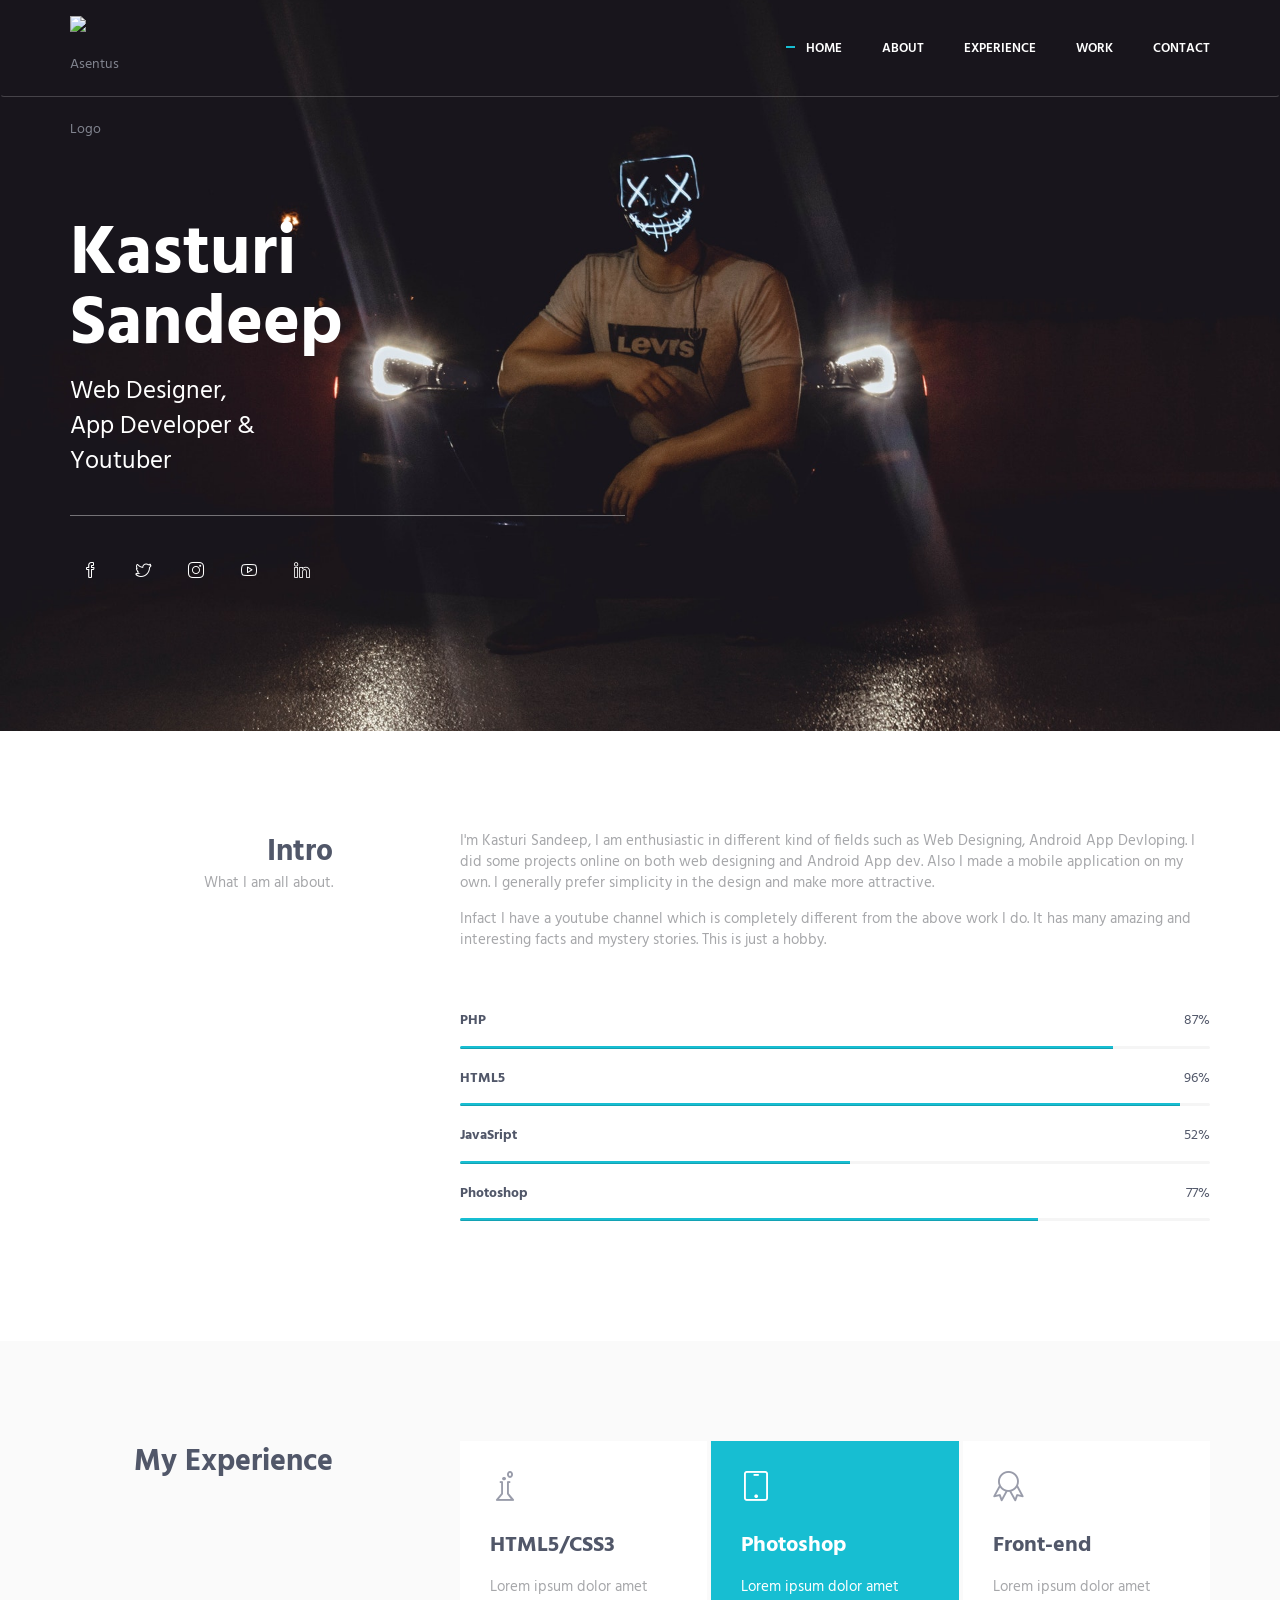
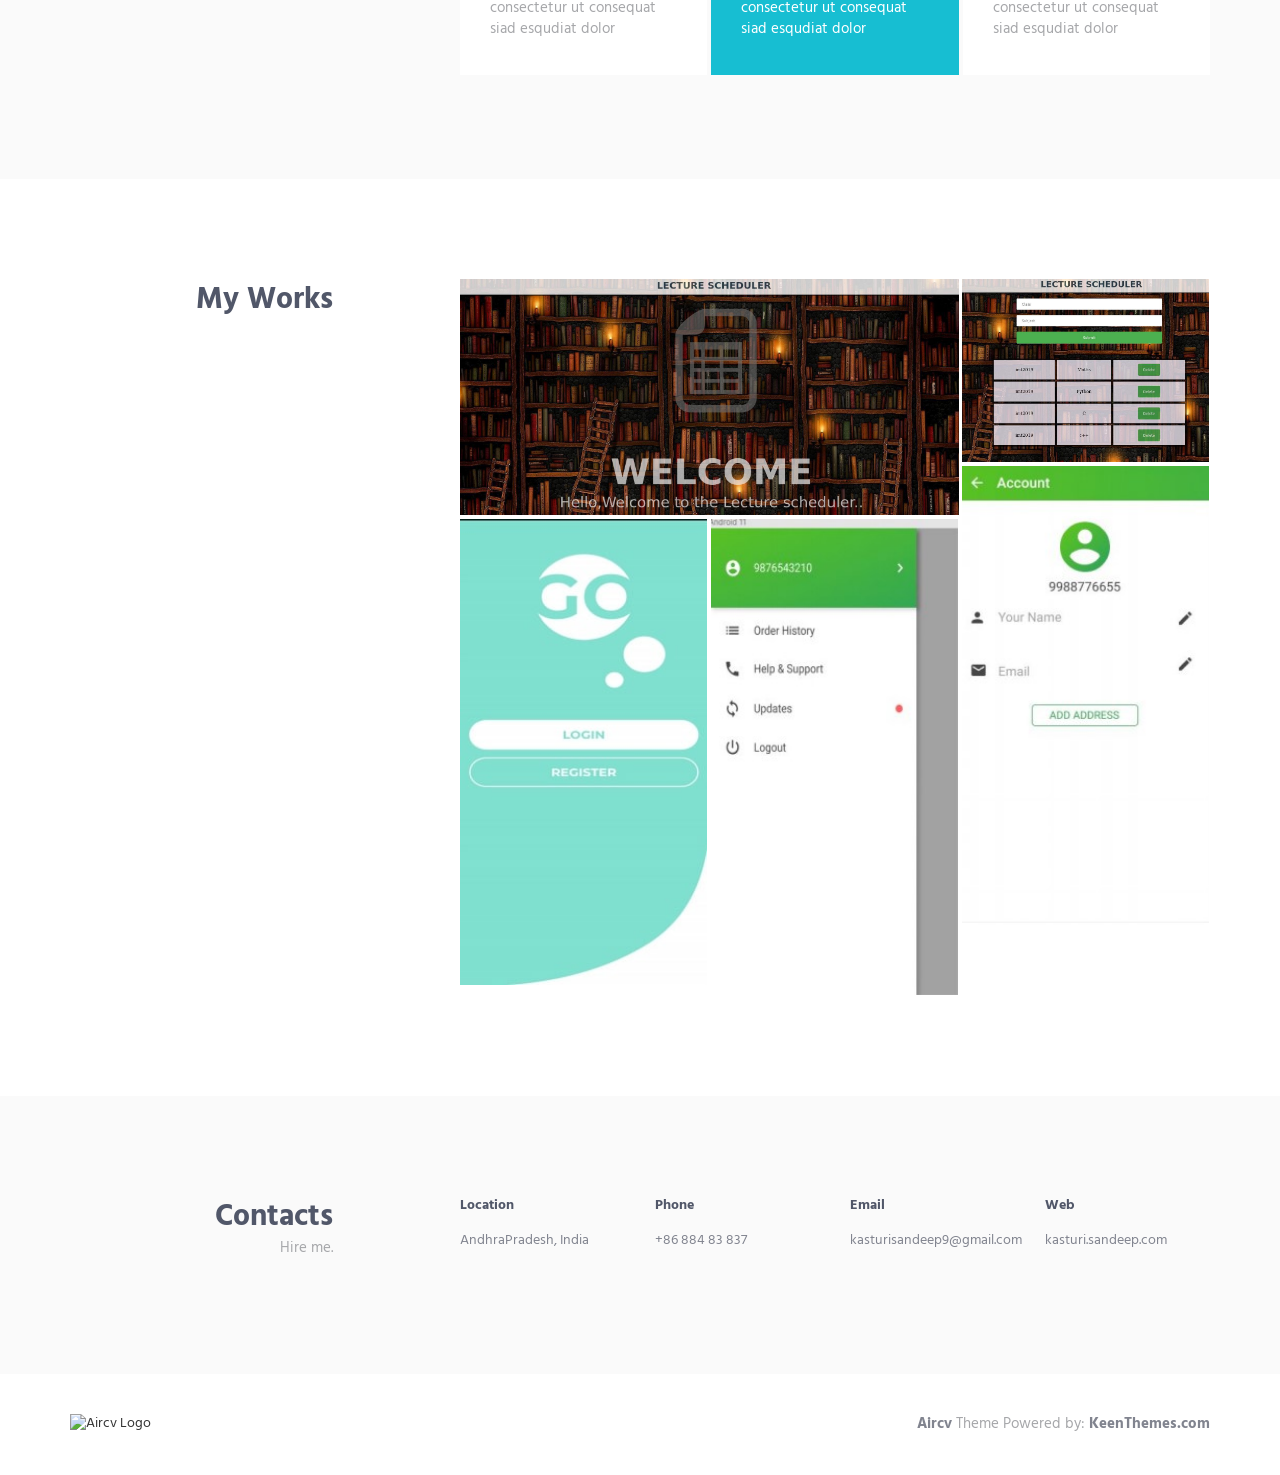
==== HTML/index.html @ ab655a06 "Merge branch 'mybranch'" ====
<!DOCTYPE html>
<!-- ==============================
    Project:        Metronic "Aircv" Frontend Freebie - Responsive HTML Template Based On Twitter Bootstrap 3.3.4
    Version:        1.0
    Author:         KeenThemes
    Primary use:    Corporate, Business Themes.
    Email:          support@keenthemes.com
    Follow:         http://www.twitter.com/keenthemes
    Like:           http://www.facebook.com/keenthemes
    Website:        http://www.keenthemes.com
    Premium:        Premium Metronic Admin Theme: http://themeforest.net/item/metronic-responsive-admin-dashboard-template/4021469?ref=keenthemes
================================== -->
<html lang="en" class="no-js">
    <!-- BEGIN HEAD -->
    <head>
        <meta charset="utf-8"/>
        <title>My Personal Portfolio</title>
        <meta http-equiv="X-UA-Compatible" content="IE=edge">
        <meta content="width=device-width, initial-scale=1" name="viewport"/>
        <meta content="" name="description"/>
        <meta content="" name="author"/>

        <!-- GLOBAL MANDATORY STYLES -->
        <link href="http://fonts.googleapis.com/css?family=Hind:300,400,500,600,700" rel="stylesheet" type="text/css">
        <link href="vendor/simple-line-icons/css/simple-line-icons.css" rel="stylesheet" type="text/css"/>
        <link href="vendor/bootstrap/css/bootstrap.min.css" rel="stylesheet" type="text/css"/>

        <!-- PAGE LEVEL PLUGIN STYLES -->
        <link href="css/animate.css" rel="stylesheet">

        <!-- THEME STYLES -->
        <link href="css/layout.min.css" rel="stylesheet" type="text/css"/>

        <!-- Favicon -->
        <link rel="shortcut icon" href="favicon.ico"/>
    </head>
    <!-- END HEAD -->

    <!-- BODY -->
    <body id="body" data-spy="scroll" data-target=".header">

        <!--========== HEADER ==========-->
        <header class="header navbar-fixed-top">
            <!-- Navbar -->
            <nav class="navbar" role="navigation">
                <div class="container">
                    <!-- Brand and toggle get grouped for better mobile display -->
                    <div class="menu-container js_nav-item">
                        <button type="button" class="navbar-toggle" data-toggle="collapse" data-target=".nav-collapse">
                            <span class="sr-only">Toggle navigation</span>
                            <span class="toggle-icon"></span>
                        </button>

                        <!-- Logo -->
                        <div class="logo">
                            <a class="logo-wrap" href="#body">
                                <img class="logo-img logo-img-main" src="img/logo.png" alt="Asentus Logo">
                                <img class="logo-img logo-img-active" src="img/logo-dark.png" alt="Asentus Logo">
                            </a>
                        </div>
                        <!-- End Logo -->
                    </div>

                    <!-- Collect the nav links, forms, and other content for toggling -->
                    <div class="collapse navbar-collapse nav-collapse">
                        <div class="menu-container">
                            <ul class="nav navbar-nav navbar-nav-right">
                                <li class="js_nav-item nav-item"><a class="nav-item-child nav-item-hover" href="#body">Home</a></li>
                                <li class="js_nav-item nav-item"><a class="nav-item-child nav-item-hover" href="#about">About</a></li>
                                <li class="js_nav-item nav-item"><a class="nav-item-child nav-item-hover" href="#experience">Experience</a></li>
                                <li class="js_nav-item nav-item"><a class="nav-item-child nav-item-hover" href="#work">Work</a></li>
                                <li class="js_nav-item nav-item"><a class="nav-item-child nav-item-hover" href="#contact">Contact</a></li>
                            </ul>
                        </div>
                    </div>
                    <!-- End Navbar Collapse -->
                </div>
            </nav>
            <!-- Navbar -->
        </header>
        <!--========== END HEADER ==========-->

        <!--========== SLIDER ==========-->
        <div class="promo-block parallax-window" data-parallax="scroll" data-image-src="img/1920x1080/01.jpg">
            <div class="container">
                <div class="row">
                    <div class="col-sm-6">
                        <div class="promo-block-divider">
                            <h1 class="promo-block-title">Kasturi <br/> Sandeep</h1>
                            <p class="promo-block-text">Web Designer,<br/> App Developer &amp;<br/> Youtuber</p>
                        </div>
                        <ul class="list-inline">
                            <li><a href="#" class="social-icons"><i class="icon-social-facebook"></i></a></li>
                            <li><a href="#" class="social-icons"><i class="icon-social-twitter"></i></a></li>
                            <li><a href="#" class="social-icons"><i class="icon-social-instagram"></i></a></li>
                            <li><a href="#" class="social-icons"><i class="icon-social-youtube"></i></a></li>
                            <li><a href="#" class="social-icons"><i class="icon-social-linkedin"></i></a></li>
                        </ul>
                    </div>
                </div>
                <!--// end row -->
            </div>
        </div>
        <!--========== SLIDER ==========-->

        <!--========== PAGE LAYOUT ==========-->
        <!-- About -->
       <!---->
        <div id="about">
            <div class="container content-lg">
                <div class="row">
                    <div class="col-sm-3 sm-margin-b-30">
                        <div class="text-right sm-text-left">
                            <h2 class="margin-b-0">Intro</h2>
                            <p>What I am all about.</p>
                        </div>
                    </div>
                    <div class="col-sm-8 col-sm-offset-1">
                        <div class="margin-b-60">
                            <p>I'm Kasturi Sandeep, I am enthusiastic in different kind of fields such as Web Designing, Android App Devloping. I did some projects online on both web designing and Android App dev. Also I made a mobile application on my own. I generally prefer simplicity in the design and make more attractive. </p>
                            <p>Infact I have a youtube channel which is completely different from the above work I do. It has many amazing and interesting facts and mystery stories. This is just a hobby.</p>
                        </div>

                        <!-- Progress Box -->
                        <div class="progress-box">
                            <h5>PHP <span class="color-heading pull-right">87%</span></h5>
                            <div class="progress">
                                <div class="progress-bar bg-color-base" role="progressbar" data-width="87"></div>
                            </div>
                        </div>
                        <div class="progress-box">
                            <h5>HTML5 <span class="color-heading pull-right">96%</span></h5>
                            <div class="progress">
                                <div class="progress-bar bg-color-base" role="progressbar" data-width="96"></div>
                            </div>
                        </div>
                        <div class="progress-box">
                            <h5>JavaSript <span class="color-heading pull-right">52%</span></h5>
                            <div class="progress">
                                <div class="progress-bar bg-color-base" role="progressbar" data-width="52"></div>
                            </div>
                        </div>
                        <div class="progress-box">
                            <h5>Photoshop <span class="color-heading pull-right">77%</span></h5>
                            <div class="progress">
                                <div class="progress-bar bg-color-base" role="progressbar" data-width="77"></div>
                            </div>
                        </div>
                        <!-- End Progress Box -->
                    </div>
                </div>
                <!--// end row -->
            </div>
        </div>
        <!-- End About -->

        <!-- Experience -->
        <div id="experience">
            <div class="bg-color-sky-light" data-auto-height="true">
                <div class="container content-lg">
                    <div class="row">
                        <div class="col-sm-3 sm-margin-b-30">
                            <div class="text-right sm-text-left">
                                <h2 class="margin-b-0">My Experience</h2>
                                
                            </div>
                        </div>
                        <div class="col-sm-8 col-sm-offset-1">
                            <div class="row row-space-2 margin-b-4">
                                <div class="col-md-4 md-margin-b-4">
                                    <div class="service" data-height="height">
                                        <div class="service-element">
                                            <i class="service-icon icon-chemistry"></i>
                                        </div>
                                        <div class="service-info">
                                            <h3>HTML5/CSS3</h3>
                                            <p class="margin-b-5">Lorem ipsum dolor amet consectetur ut consequat siad esqudiat dolor</p>
                                        </div>
                                        <a href="#" class="content-wrapper-link"></a>    
                                    </div>
                                </div>
                                <div class="col-md-4 md-margin-b-4">
                                    <div class="service bg-color-base wow zoomIn" data-height="height" data-wow-duration=".3" data-wow-delay=".1s">
                                        <div class="service-element">
                                            <i class="service-icon color-white icon-screen-tablet"></i>
                                        </div>
                                        <div class="service-info">
                                            <h3 class="color-white">Photoshop</h3>
                                            <p class="color-white margin-b-5">Lorem ipsum dolor amet consectetur ut consequat siad esqudiat dolor</p>
                                        </div>
                                        <a href="#" class="content-wrapper-link"></a>    
                                    </div>
                                </div>
                                <div class="col-md-4">
                                    <div class="service" data-height="height">
                                        <div class="service-element">
                                            <i class="service-icon icon-badge"></i>
                                        </div>
                                        <div class="service-info">
                                            <h3>Front-end</h3>
                                            <p class="margin-b-5">Lorem ipsum dolor amet consectetur ut consequat siad esqudiat dolor</p>
                                        </div>
                                        <a href="#" class="content-wrapper-link"></a>    
                                    </div>
                                </div>
                            </div>
                            <!--// end row -->
                        </div>
                    </div>
                    <!--// end row -->
                </div>
            </div>
        </div>
        <!-- End Experience -->

        <!-- Work -->
        <div id="work">
            <div class="container content-lg">
                <div class="row">
                    <div class="col-sm-3 sm-margin-b-30">
                        <div class="text-right sm-text-left">
                            <h2 class="margin-b-0">My Works</h2>
        
                        </div>
                    </div>
                    <div class="col-sm-8 col-sm-offset-1">
                        <!-- Masonry Grid -->
                        <div class="masonry-grid row row-space-2">
                            <div class="masonry-grid-sizer col-xs-6 col-sm-6 col-md-1"></div>
                            <div class="masonry-grid-item col-xs-12 col-sm-6 col-md-8 margin-b-4">
                                <!-- Work -->
                                <div class="work work-popup-trigger">
                                    <div class="work-overlay">
                                        <img class="full-width img-responsive" src="img/800x400/01.jpg" alt="Portfolio Image">
                                    </div>
                                    <div class="work-popup-overlay">
                                        <div class="work-popup-content">
                                            <a href="javascript:void(0);" class="work-popup-close">Hide</a>
                                            <div class="margin-b-30">
                                                <h3 class="margin-b-5">Art Of Coding</h3>
                                                <span>Clean &amp; Effective Lecture Scheduler</span>
                                            </div>
                                            <div class="row">
                                                <div class="col-sm-8 work-popup-content-divider sm-margin-b-20">
                                                    <div class="margin-t-10 sm-margin-t-0">
                                                        <p>In an academic institute, scheduling classes is one of the most important task. Doing it manually is cumbersome. Getting this task done faster and automated can save a lot of time. So lecture scheduler does this work. It will make a weekly timetable for each class and each teacher.</p>
                                                        <p>Using Flask, we will connect different templates made using HTML and CSS. This will be used to get required inputs and store in a SQLAlchemy database. We will have classes, subjects and instructors. For every class we will define a list of subjects and each subject will be linked to an instructor. Using Genetic Algorithm we will schedule the lectures for classes to different time-slots. </p>
                                                        <ul class="list-inline work-popup-tag">
                                                            <li class="work-popup-tag-item"><a class="work-popup-tag-link" href="#">Web Design,</a></li>
                                                            <li class="work-popup-tag-item"><a class="work-popup-tag-link" href="#">Coding,</a></li>
                                                            <li class="work-popup-tag-item"><a class="work-popup-tag-link" href="#">Portfolio</a></li>
                                                        </ul>
                                                    </div>
                                                </div>
                                                <div class="col-sm-4">
                                                    <div class="margin-t-10 sm-margin-t-0">
                                                        <p class="margin-b-5"><strong>Project:</strong> Lecture Scheduler</p>
                                                        <p class="margin-b-5"><strong>Designer:</strong> Sandeep, Vignesh, Abhi</p>
                                                        <p class="margin-b-5"><strong>Developer:</strong> Sandeep, Vignesh, Abhi</p>
                                        
                                                    </div>
                                                </div>
                                            </div>
                                        </div>
                                    </div>
                                </div>
                                <!-- End Work -->
                            </div>
                            <div class="masonry-grid-item col-xs-12 col-sm-6 col-md-4 margin-b-4">
                                <!-- Work -->
                                <div class="work work-popup-trigger">
                                    <div class="work-overlay">
                                        <img class="full-width img-responsive" src="img/397x400/01.jpg" alt="Portfolio Image">
                                    </div>
                                    <div class="work-popup-overlay">
                                        <div class="work-popup-content">
                                            <a href="javascript:void(0);" class="work-popup-close">Hide</a>
                                            <div class="margin-b-30">
                                                <h3 class="margin-b-5">Art Of Coding</h3>
                                                <span>Clean &amp; Minimalistic Design</span>
                                            </div>
                                            <div class="row">
                                                <div class="col-sm-8 work-popup-content-divider sm-margin-b-20">
                                                    <div class="margin-t-10 sm-margin-t-0">
                                                        <p>In an academic institute, scheduling classes is one of the most important task. Doing it manually is cumbersome. Getting this task done faster and automated can save a lot of time. So lecture scheduler does this work. It will make a weekly timetable for each class and each teacher.</p>
                                                        <p>Using Flask, we will connect different templates made using HTML and CSS. This will be used to get required inputs and store in a SQLAlchemy database. We will have classes, subjects and instructors. For every class we will define a list of subjects and each subject will be linked to an instructor. Using Genetic Algorithm we will schedule the lectures for classes to different time-slots.</p>
                                                        <ul class="list-inline work-popup-tag">
                                                            <li class="work-popup-tag-item"><a class="work-popup-tag-link" href="#">Web Design,</a></li>
                                                            <li class="work-popup-tag-item"><a class="work-popup-tag-link" href="#">Coding,</a></li>
                                                            <li class="work-popup-tag-item"><a class="work-popup-tag-link" href="#">Portfolio</a></li>
                                                        </ul>
                                                    </div>
                                                </div>
                                                <div class="col-sm-4">
                                                    <div class="margin-t-10 sm-margin-t-0">
                                                        <p class="margin-b-5"><strong>Project:</strong> Lecture Scheduler</p>
                                                        <p class="margin-b-5"><strong>Designer:</strong> Sandeep, Vignesh, Abhi</p>
                                                        <p class="margin-b-5"><strong>Developer:</strong> Sandeep, Vignesh, Abhi</p>
                
                                                    </div>
                                                </div>
                                            </div>
                                        </div>
                                    </div>
                                </div>
                                <!-- End Work -->
                            </div>
                            <div class="masonry-grid-item col-xs-12 col-sm-6 col-md-4 md-margin-b-4">
                                <!-- Work -->
                                <div class="work work-popup-trigger">
                                    <div class="work-overlay">
                                        <img class="full-width img-responsive" src="img/397x300/01.jpg" alt="Portfolio Image">
                                    </div>
                                    <div class="work-popup-overlay">
                                        <div class="work-popup-content">
                                            <a href="javascript:void(0);" class="work-popup-close">Hide</a>
                                            <div class="margin-b-30">
                                                <h3 class="margin-b-5">Art Of Coding</h3>
                                                <span>Clean &amp; Simple Login/Register Design</span>
                                            </div>
                                            <div class="row">
                                                <div class="col-sm-8 work-popup-content-divider sm-margin-b-20">
                                                    <div class="margin-t-10 sm-margin-t-0">
                                                        <p>This is just a normal Mobile Application which has Login/Register screen. If you are new to this app, you can click the Register button and if your already registered before, then you can simply login to it.</p>
                                                        <p>It has total of 7 screens. It has imaage followed by a Welcome page. I used buttons in Burger menu for navigating through other screens, like Account, Order History, Add Address and Logout. I added razorpay to the Homescreen.</p>
                                                        <ul class="list-inline work-popup-tag">
                                                            <li class="work-popup-tag-item"><a class="work-popup-tag-link" href="#">App Design,</a></li>
                                                            <li class="work-popup-tag-item"><a class="work-popup-tag-link" href="#">Coding,</a></li>
                                                            <li class="work-popup-tag-item"><a class="work-popup-tag-link" href="#">Portfolio</a></li>
                                                        </ul>
                                                    </div>
                                                </div>
                                                <div class="col-sm-4">
                                                    <div class="margin-t-10 sm-margin-t-0">
                                                        <p class="margin-b-5"><strong>Project:</strong> Login/Register Mobile Application</p>
                                                        <p class="margin-b-5"><strong>Designer:</strong> Kasturi Sandeep</p>
                                                        <p class="margin-b-5"><strong>Developer:</strong> Kasturi Sandeep</p>
                                                        
                                                    </div>
                                                </div>
                                            </div>
                                        </div>
                                    </div>
                                </div>
                                <!-- End Work -->
                            </div>
                            <div class="masonry-grid-item col-xs-12 col-sm-6 col-md-4 md-margin-b-4">
                                <!-- Work -->
                                <div class="work work-popup-trigger">
                                    <div class="work-overlay">
                                        <img class="full-width img-responsive" src="img/397x300/02.jpg" alt="Portfolio Image">
                                    </div>
                                    <div class="work-popup-overlay">
                                        <div class="work-popup-content">
                                            <a href="javascript:void(0);" class="work-popup-close">Hide</a>
                                            <div class="margin-b-30">
                                                <h3 class="margin-b-5">Art Of Coding</h3>
                                                <span>Clean &amp; Simple Login/Register Design</span>
                                            </div>
                                            <div class="row">
                                                <div class="col-sm-8 work-popup-content-divider sm-margin-b-20">
                                                    <div class="margin-t-10 sm-margin-t-0">
                                                        <p>This is just a normal Mobile Application which has Login/Register screen. If you are new to this app, you can click the Register button and if your already registered before, then you can simply login to it.</p>
                                                        <p>It has total of 7 screens. It has imaage followed by a Welcome page. I used buttons in Burger menu for navigating through other screens, like Account, Order History, Add Address and Logout. I added razorpay to the Homescreen.</p>
                                                        <ul class="list-inline work-popup-tag">
                                                            <li class="work-popup-tag-item"><a class="work-popup-tag-link" href="#">App Design,</a></li>
                                                            <li class="work-popup-tag-item"><a class="work-popup-tag-link" href="#">Coding,</a></li>
                                                            <li class="work-popup-tag-item"><a class="work-popup-tag-link" href="#">Portfolio</a></li>
                                                        </ul>
                                                    </div>
                                                </div>
                                                <div class="col-sm-4">
                                                    <div class="margin-t-10 sm-margin-t-0">
                                                        <p class="margin-b-5"><strong>Project:</strong> Login/Register Mobile Application</p>
                                                        <p class="margin-b-5"><strong>Designer:</strong> Kasturi Sandeep</p>
                                                        <p class="margin-b-5"><strong>Developer:</strong> Kasturi Sandeep</p>
                                                        
                                                    </div>
                                                </div>
                                            </div>
                                        </div>
                                    </div>
                                </div>
                                <!-- End Work -->
                            </div>
                            <div class="masonry-grid-item col-xs-12 col-sm-6 col-md-4">
                                <!-- Work -->
                                <div class="work work-popup-trigger">
                                    <div class="work-overlay">
                                        <img class="full-width img-responsive" src="img/397x300/03.jpg" alt="Portfolio Image">
                                    </div>
                                    <div class="work-popup-overlay">
                                        <div class="work-popup-content">
                                            <a href="javascript:void(0);" class="work-popup-close">Hide</a>
                                            <div class="margin-b-30">
                                                <h3 class="margin-b-5">Mobile Application</h3>
                                                <span>Clean &amp; Simple Login/Register Design</span>
                                            </div>
                                            <div class="row">
                                                <div class="col-sm-8 work-popup-content-divider sm-margin-b-20">
                                                    <div class="margin-t-10 sm-margin-t-0">
                                                        <p>This is just a normal Mobile Application which has Login/Register screen. If you are new to this app, you can click the Register button and if your already registered before, then you can simply login to it. </p>
                                                        <p>It has total of 7 screens. It has imaage followed by a Welcome page. I used buttons in Burger menu for navigating through other screens, like Account, Order History, Add Address and Logout. I added razorpay to the Homescreen.</p>
                                                        <ul class="list-inline work-popup-tag">
                                                            <li class="work-popup-tag-item"><a class="work-popup-tag-link" href="#">App Design,</a></li>
                                                            <li class="work-popup-tag-item"><a class="work-popup-tag-link" href="#">Coding,</a></li>
                                                            <li class="work-popup-tag-item"><a class="work-popup-tag-link" href="#">Portfolio</a></li>
                                                        </ul>
                                                    </div>
                                                </div>
                                                <div class="col-sm-4">
                                                    <div class="margin-t-10 sm-margin-t-0">
                                                        <p class="margin-b-5"><strong>Project:</strong> Login/Register Mobile Application</p>
                                                        <p class="margin-b-5"><strong>Designer:</strong> Kasturi Sandeep</p>
                                                        <p class="margin-b-5"><strong>Developer:</strong> Kasturi Sandeep</p>
                                                
                                                    </div>
                                                </div>
                                            </div>
                                        </div>
                                    </div>
                                </div>
                                <!-- End Work -->
                            </div>
                        </div>
                        <!-- End Masonry Grid -->
                    </div>
                </div>
                <!--// end row -->
            </div>
        </div>
        <!-- End Work -->
            
        <!-- Contact -->
        <div id="contact">
            <div class="bg-color-sky-light">
                <div class="container content-lg">
                    <div class="row">
                        <div class="col-sm-3 sm-margin-b-30">
                            <div class="text-right sm-text-left">
                                <h2 class="margin-b-0">Contacts</h2>
                                <p>Hire me.</p>
                            </div>
                        </div>
                        <div class="col-sm-8 col-sm-offset-1">
                            <div class="row">
                                <div class="col-md-3 col-xs-6 md-margin-b-30">
                                    <h5>Location</h5>
                                    <a href="#">AndhraPradesh, India</a>
                                </div>
                                <div class="col-md-3 col-xs-6 md-margin-b-30">
                                    <h5>Phone</h5>
                                    <a href="#">+86 884 83 837</a>
                                </div>
                                <div class="col-md-3 col-xs-6">
                                    <h5>Email</h5>
                                    <a href="mailto:#">kasturisandeep9@gmail.com</a>
                                </div>
                                <div class="col-md-3 col-xs-6">
                                    <h5>Web</h5>
                                    <a href="#">kasturi.sandeep.com</a>
                                </div>
                            </div>
                        </div>
                    </div>
                    <!--// end row -->
                </div>
            </div>
        </div>
        <!-- End Contact -->
        <!--========== END PAGE LAYOUT ==========-->

        <!--========== FOOTER ==========-->
        <footer class="footer">
            <div class="content container">
                <div class="row">
                    <div class="col-xs-6">
                        <img class="footer-logo" src="img/logo-dark.png" alt="Aircv Logo">
                    </div>
                    <div class="col-xs-6 text-right sm-text-left">
                        <p class="margin-b-0"><a class="fweight-700" href="http://keenthemes.com/preview/aircv/">Aircv</a> Theme Powered by: <a class="fweight-700" href="http://www.keenthemes.com/">KeenThemes.com</a></p>
                    </div>
                </div>
                <!--// end row -->
            </div>
        </footer>
        <!--========== END FOOTER ==========-->

        <!-- Back To Top -->
        <a href="javascript:void(0);" class="js-back-to-top back-to-top">Top</a>

        <!-- JAVASCRIPTS(Load javascripts at bottom, this will reduce page load time) -->
        <!-- CORE PLUGINS -->
        <script src="vendor/jquery.min.js" type="text/javascript"></script>
        <script src="vendor/jquery-migrate.min.js" type="text/javascript"></script>
        <script src="vendor/bootstrap/js/bootstrap.min.js" type="text/javascript"></script>

        <!-- PAGE LEVEL PLUGINS -->
        <script src="vendor/jquery.easing.js" type="text/javascript"></script>
        <script src="vendor/jquery.back-to-top.js" type="text/javascript"></script>
        <script src="vendor/jquery.smooth-scroll.js" type="text/javascript"></script>
        <script src="vendor/jquery.wow.min.js" type="text/javascript"></script>
        <script src="vendor/jquery.parallax.min.js" type="text/javascript"></script>
        <script src="vendor/jquery.appear.js" type="text/javascript"></script>
        <script src="vendor/masonry/jquery.masonry.pkgd.min.js" type="text/javascript"></script>
        <script src="vendor/masonry/imagesloaded.pkgd.min.js" type="text/javascript"></script>

        <!-- PAGE LEVEL SCRIPTS -->
        <script src="js/layout.min.js" type="text/javascript"></script>
        <script src="js/components/progress-bar.min.js" type="text/javascript"></script>
        <script src="js/components/masonry.min.js" type="text/javascript"></script>
        <script src="js/components/wow.min.js" type="text/javascript"></script>

    </body>
    <!-- END BODY -->
</html>
---- HTML/css/layout.min.css ----
.link,body{position:relative;font-family:Hind,sans-serif}.btn-theme,p{line-height:1.4}.btn-theme.active.focus,.btn-theme.active:focus,.btn-theme.focus,.btn-theme:active.focus,.btn-theme:active:focus,.btn-theme:focus,:active,:focus,a,a:active,a:focus,a:hover{outline:0}.btn-theme:hover,.progress-box .progress-bar{transition-property:all;transition-timing-function:cubic-bezier(.7,1,.7,1)}.header .nav-item-child,.link,a,body,em,h1,h2,h3,h4,h5,h6,li,li a,p,span{font-family:Hind,sans-serif}.header .nav-item-hover:after,.link:after,.work .work-overlay:before{content:" "}.back-to-top,.header .nav-item-child,.link{text-transform:uppercase}.back-to-top:focus,.back-to-top:hover,.btn-theme.focus,.btn-theme:focus,.btn-theme:hover,.content-wrapper-link,.header .logo-wrap:focus,.header .logo-wrap:hover,a:active,a:focus,a:hover,h1>a:focus,h2>a:focus,h3>a:focus,h4>a:focus,h5>a:focus,h6>a:focus{text-decoration:none}.container-full-width:after,.container-sm:after{clear:both}html{overflow-x:hidden}body,html,html a{-webkit-font-smoothing:antialiased}p{font-size:15px;font-weight:400;color:#a6a7aa;margin-bottom:15px}em,li,li a{font-size:16px;font-weight:500;color:#515769}a{color:#81848f}a:active,a:focus,a:hover{color:#999caa}.link{font-size:13px;font-weight:600}.back-to-top,.form-control,span{font-weight:400}.link:after{position:absolute;top:8px;right:-15px;width:9px;height:2px;background:#17bed2}span{font-size:14px;color:#bfc1c7}h1,h2,h3,h4,h5,h6{font-weight:700;color:#515769;line-height:1.4;margin:0 0 15px}h1>a,h2>a,h3>a,h4>a,h5>a,h6>a{color:#515769}h1>a:hover,h2>a:hover,h3>a:hover,h4>a:hover,h5>a:hover,h6>a:hover{color:#999caa;text-decoration:none}h1{font-size:40px}h2{font-size:30px}h3,h4{font-size:22px}::selection{color:#fff;background:#17bed2;text-shadow:none}::-webkit-selection{color:#fff;background:#17bed2;text-shadow:none}::-moz-selection{color:#fff;background:#17bed2;text-shadow:none}.section-seperator{border-bottom:1px solid #edf0f2}.content-wrapper-link{position:absolute;top:0;left:0;right:0;bottom:0;display:block;z-index:3}.btn-icon,.btn-theme,.work{position:relative}.btn-theme,.social-icons{display:inline-block;vertical-align:middle;text-align:center}.btn-theme{background-image:none;border-style:solid;white-space:nowrap;-ms-touch-action:manipulation;touch-action:manipulation;cursor:pointer;-webkit-user-select:none;-moz-user-select:none;-ms-user-select:none;user-select:none}.btn-theme:hover{transition-duration:.3s}.btn-theme.active,.btn-theme:active{background-image:none;outline:0}.btn-theme.disabled,.btn-theme[disabled],fieldset[disabled] .btn-theme{cursor:not-allowed;box-shadow:none;opacity:.65;pointer-events:none}.btn-icon{top:1px;margin-right:10px}.btn-white-bg{color:#515769;background:#fff;border-color:transparent;border-width:0}.btn-white-bg.focus,.btn-white-bg:focus,.btn-white-bg:hover{color:#fff;background:#17bed2;border-color:transparent}.btn-white-brd{color:#fff;background:0 0;border-color:#fff;border-width:2px}.btn-white-brd.focus,.btn-white-brd:focus,.btn-white-brd:hover{color:#515769;background:#fff;border-color:#fff}.btn-default-bg{color:#515769;background:#f3f4f5;border-color:transparent;border-width:0}.btn-default-bg.focus,.btn-default-bg:focus,.btn-default-bg:hover{color:#fff;background:#17bed2;border-color:transparent}.btn-theme-sm{font-size:13px;font-weight:600;padding:15px 40px}.btn-theme-md{font-size:15px;font-weight:600;padding:20px 30px}.progress-box .progress{box-shadow:none;height:3px}.progress-box .progress-bar{transition-duration:2s}.social-icons{width:40px;height:40px;font-size:16px;color:#fff;border-radius:50%;padding:11px;transition-duration:.3s;transition-property:all;transition-timing-function:cubic-bezier(.7,1,.7,1)}.work .work-overlay:before,.work .work-popup-overlay{top:0;width:100%;height:100%;transition-property:all;transition-timing-function:cubic-bezier(.7,1,.7,1);transition-duration:.3s;left:0}.social-icons:hover{color:#515769;background:#fff;transition-duration:.3s;transition-property:all;transition-timing-function:cubic-bezier(.7,1,.7,1)}.promo-block{padding:220px 0 130px}.promo-block .promo-block-title{font-size:70px;color:#fff;line-height:1}@media (max-width:480px){.promo-block .promo-block-title{font-size:50px}}.promo-block .promo-block-text{font-size:25px;color:#fff}.promo-block .promo-block-divider{border-bottom:1px solid rgba(255,255,255,.4);padding-bottom:20px;margin-bottom:35px}.service{background:#fff;padding:30px}.service .service-element,.service .service-info{-webkit-transform:translate3d(0,0,0);-moz-transform:translate3d(0,0,0);transform:translate3d(0,0,0);transition-duration:.3s;transition-property:all;transition-timing-function:cubic-bezier(.7,1,.7,1)}.service .service-icon{display:block;font-size:30px;color:#999caa;margin-bottom:30px}.service:hover .service-element{opacity:0;-webkit-transform:translate3d(0,-100%,0);-moz-transform:translate3d(0,-100%,0);transform:translate3d(0,-100%,0);transition-duration:.3s;transition-property:all;transition-timing-function:cubic-bezier(.7,1,.7,1)}.service:hover .service-info{-webkit-transform:translate3d(0,-30%,0);-moz-transform:translate3d(0,-30%,0);transform:translate3d(0,-30%,0);transition-duration:.3s;transition-property:all;transition-timing-function:cubic-bezier(.7,1,.7,1)}.work{display:block}.work .work-overlay{position:relative;cursor:pointer}.work .work-overlay:before{position:absolute;background:0 0}.work:hover .work-overlay:before{background:rgba(0,0,0,.5);transition-duration:.3s;transition-property:all;transition-timing-function:cubic-bezier(.7,1,.7,1)}.work .work-popup-overlay{position:fixed;right:0;z-index:99999;opacity:0;visibility:hidden;-webkit-backface-visibility:hidden;backface-visibility:hidden;overflow-x:hidden;background:rgba(81,87,105,.4)}.work .work-popup-overlay-show{opacity:1;visibility:visible;-webkit-backface-visibility:visible;backface-visibility:visible;transition-duration:.3s;transition-property:all;transition-timing-function:cubic-bezier(.7,1,.7,1)}.work .work-popup-content{position:absolute;top:50%;left:0;right:0;width:730px;height:auto;display:block;background:#fff;padding:30px;margin:0 auto;-webkit-transform:translate3d(0,-50%,0);-moz-transform:translate3d(0,-50%,0);transform:translate3d(0,-50%,0)}.header .logo-img,.header .logo-img-main,.header .logo-wrap{display:inline-block}.work .work-popup-content-divider{border-right:1px solid #cdcecf}@media (max-width:768px){.work .work-popup-content{width:95%}.work .work-popup-content-divider{border-right:none;border-bottom:1px solid #cdcecf}}.work .work-popup-close{float:right;font-size:13px;font-weight:700;color:#c5c6cb;transition-duration:.3s;transition-property:all;transition-timing-function:cubic-bezier(.7,1,.7,1)}.work .work-popup-close:hover{color:#aaacb3;transition-duration:.3s;transition-property:all;transition-timing-function:cubic-bezier(.7,1,.7,1)}.work .work-popup-tag{margin:0}.work .work-popup-tag-item{padding:0 2px}.work .work-popup-tag-link{font-size:13px}.footer .footer-logo{width:64px;height:auto}.navbar-fixed-top .navbar-collapse{max-height:100%}.header .navbar{margin-bottom:0;border-bottom:1px solid rgba(255,255,255,.2);transition-duration:.3s;transition-property:all;transition-timing-function:cubic-bezier(.7,1,.7,1)}.header .navbar-toggle{width:25px;height:25px;border:none;padding:0;margin:35px 0}.header .navbar-toggle .toggle-icon{position:relative;width:21px;height:1px;display:inline-block;background:#515769;transition-duration:.3s;transition-property:all;transition-timing-function:cubic-bezier(.7,1,.7,1)}.header .navbar-toggle .toggle-icon:after,.header .navbar-toggle .toggle-icon:before{position:absolute;left:0;background:#515769;content:" "}.header .navbar-toggle .toggle-icon:before{width:10px;height:1px;bottom:10px;-webkit-transform:rotate(0);-moz-transform:rotate(0);transform:rotate(0);transition-duration:.3s;transition-property:all;transition-timing-function:cubic-bezier(.7,1,.7,1)}.header .navbar-toggle .toggle-icon:after{width:16px;height:1px;top:-5px;-webkit-transform:rotate(0);-moz-transform:rotate(0);transform:rotate(0);transition-duration:.3s;transition-property:all;transition-timing-function:cubic-bezier(.7,1,.7,1)}.header .navbar-toggle:hover .toggle-icon{background:#17bed2;transition-duration:.3s;transition-property:all;transition-timing-function:cubic-bezier(.7,1,.7,1)}.header .navbar-toggle:hover .toggle-icon:after,.header .navbar-toggle:hover .toggle-icon:before{width:21px;height:1px;background:#17bed2;transition-duration:.3s;transition-property:all;transition-timing-function:cubic-bezier(.7,1,.7,1)}.header .logo-img-active,.header .logo-img-main,.header .nav-item.active .nav-item-hover:after,.header .nav-item:hover .nav-item-hover:after{transition-duration:.4s;transition-property:all;transition-timing-function:cubic-bezier(.7,1,.7,1)}.header .navbar-toggle:hover .toggle-icon.is-clicked{background:rgba(81,87,105,0)}.header .logo{width:100px;height:100px;float:left;max-height:95px;line-height:65px}.header .logo-wrap{padding:15px 0}.header .logo-img{width:64px;height:auto;max-width:100%;max-height:100%;vertical-align:middle}.header .logo-img-active{display:none}.header .nav-item,.header .nav-item-child{display:block;position:relative}.header .navbar-nav{padding-left:0;margin-bottom:0;list-style:none}.header .nav-item:last-child .nav-item-child{padding-right:0}.header .nav-item.active .nav-item-hover:after,.header .nav-item:hover .nav-item-hover:after{opacity:1}.header .nav-item-child{font-size:13px;font-weight:600;color:#fff;line-height:55px;padding:20px;transition-duration:.3s;transition-property:all;transition-timing-function:cubic-bezier(.7,1,.7,1)}.header .nav-item-child:focus,.header .nav-item-child:hover{background:inherit}.header .nav-item-hover{position:relative}.header .nav-item-hover:after{position:absolute;top:45px;left:0;width:9px;height:2px;background:#17bed2;opacity:0;transition-duration:.4s;transition-property:all;transition-timing-function:cubic-bezier(.7,1,.7,1)}@media (max-width:991px){.header{background:#fff}.header .navbar-toggle{display:block}.header .navbar-collapse.collapse{display:none!important}.header .navbar-collapse.collapse.in{display:block!important}.header .nav-collapse{padding-left:0;padding-right:0}.header .navbar-nav{margin:0;float:none}.header .navbar-nav .nav-item{float:none}.header .menu-container:after,.header .menu-container:before{content:" ";display:table}.header .menu-container:after{clear:both}.header .logo .logo-img-main{display:none}.header .logo .logo-img-active{display:inline-block}.header .nav-item-child{color:#515769;line-height:1.4;padding:12px 12px 12px 15px}.header .nav-item-hover:after{position:absolute;top:19px}}@media (max-width:767px){.header .menu-container{padding-left:15px;padding-right:15px;margin-left:0;margin-right:0}.header .navbar>.container,.header .navbar>.container>.nav-collapse{padding-left:0;padding-right:0;margin-left:0;margin-right:0}.header .navbar>.container{width:auto}}@media (min-width:992px){.header .navbar-nav-right{float:right}.page-on-scroll .header .navbar{background:#fff;border-bottom-color:#f0f0f0;transition-duration:.3s;transition-property:all;transition-timing-function:cubic-bezier(.7,1,.7,1)}.page-on-scroll .header .logo-img-active,.page-on-scroll .header .logo-img-main{transition-duration:.4s;transition-property:all;transition-timing-function:cubic-bezier(.7,1,.7,1)}.page-on-scroll .header .logo-img-main{display:none}.page-on-scroll .header .logo-img-active{display:inline-block}.page-on-scroll .header .nav-item-child{color:#515769;transition-duration:.3s;transition-property:all;transition-timing-function:cubic-bezier(.7,1,.7,1)}}.back-to-top,.back-to-top:hover{color:#fff;transition-property:all;transition-timing-function:cubic-bezier(.7,1,.7,1)}.back-to-top{position:fixed;right:10px;bottom:10px;display:inline-block;z-index:9;width:40px;height:40px;font-size:11px;text-align:center;line-height:3;letter-spacing:1px;background:#515769;border-radius:3px;visibility:hidden;opacity:0;padding:5px;-webkit-transform:translate3d(0,50px,0);-moz-transform:translate3d(0,50px,0);transform:translate3d(0,50px,0);transition-duration:.3s}.container-full-width:after,.container-full-width:before,.container-sm:after,.container-sm:before{content:" ";display:table}.back-to-top:hover{transition-duration:.3s}.back-to-top.back-to-top-is-visible{visibility:visible;opacity:.6;-webkit-transform:translate3d(0,0,0);-moz-transform:translate3d(0,0,0);transform:translate3d(0,0,0);transition-duration:.3s;transition-property:all;transition-timing-function:cubic-bezier(.7,1,.7,1)}.back-to-top.back-to-top-is-visible:hover{opacity:1;transition-duration:.3s;transition-property:all;transition-timing-function:cubic-bezier(.7,1,.7,1)}.back-to-top.back-to-top-fade-out{opacity:.4}.back-to-top.back-to-top-fade-out:hover{opacity:1;transition-duration:.3s;transition-property:all;transition-timing-function:cubic-bezier(.7,1,.7,1)}.form-control{height:50px;font-size:14px;color:#a6a7aa;background:#fafafa;border:none;box-shadow:none;border-radius:0;padding-left:15px}.form-control::-moz-placeholder{color:#a6a7aa}.form-control:-ms-input-placeholder{color:#a6a7aa}.form-control::-webkit-input-placeholder{color:#a6a7aa}.form-control:focus{color:#515769;box-shadow:none}.form-control:focus::-moz-placeholder{color:#515769}.form-control:focus:-ms-input-placeholder{color:#515769}.form-control:focus::-webkit-input-placeholder{color:#515769}.color-base{color:#17bed2!important}.color-white{color:#fff!important}.color-heading{color:#515769!important}.color-subtitle{color:#a6a7aa!important}.color-link{color:#81848f!important}.color-link-hover{color:#999caa!important}.color-sky-light{color:#fafafa!important}.bg-color-base{background:#17bed2!important}.bg-color-white{background:#fff!important}.bg-color-heading{background:#515769!important}.bg-color-subtitle{background:#a6a7aa!important}.bg-color-link{background:#81848f!important}.bg-color-link-hover{background:#999caa!important}.bg-color-sky-light{background:#fafafa!important}.row-space-2{margin-right:-2px;margin-left:-2px}.container-full-width,.container-sm{margin-right:auto;margin-left:auto}.row-space-2>[class*=col-]{padding-left:2px;padding-right:2px}.container-sm{padding-right:15px;padding-left:15px}@media (min-width:768px){.container-sm{width:750px}}@media (min-width:1200px){.container-sm{width:970px}}.content{padding-top:40px;padding-bottom:40px}.content-sm{padding-top:60px;padding-bottom:60px}.content-md{padding-top:80px;padding-bottom:80px}.content-lg{padding-top:100px;padding-bottom:100px}.full-width{width:100%;height:auto}.fweight-300{font-weight:300!important}.fweight-400{font-weight:400!important}.fweight-500{font-weight:500!important}.fweight-600{font-weight:600!important}.fweight-700{font-weight:700!important}.margin-l-0{margin-left:0!important}.margin-l-5{margin-left:5px!important}.margin-l-10{margin-left:10px!important}.margin-l-20{margin-left:20px!important}.margin-r-0{margin-right:0!important}.margin-r-5{margin-right:5px!important}.margin-r-10{margin-right:10px!important}.margin-r-20{margin-right:20px!important}.margin-t-0{margin-top:0!important}.margin-t-5{margin-top:5px!important}.margin-t-10{margin-top:10px!important}.margin-t-20{margin-top:20px!important}.margin-t-30{margin-top:30px!important}.margin-t-40{margin-top:40px!important}.margin-t-50{margin-top:50px!important}.margin-t-60{margin-top:60px!important}.margin-b-0{margin-bottom:0!important}.margin-b-4{margin-bottom:4px!important}.margin-b-5{margin-bottom:5px!important}.margin-b-10{margin-bottom:10px!important}.margin-b-20{margin-bottom:20px!important}.margin-b-30{margin-bottom:30px!important}.margin-b-40{margin-bottom:40px!important}.margin-b-50{margin-bottom:50px!important}.margin-b-60{margin-bottom:60px!important}.margin-b-70{margin-bottom:70px!important}.margin-b-80{margin-bottom:80px!important}.margin-b-90{margin-bottom:90px!important}.margin-b-100{margin-bottom:100px!important}.height-100{height:100px!important}.height-200{height:200px!important}.height-300{height:300px!important}.height-400{height:400px!important}.height-500{height:500px!important}@media (max-width:992px){.md-margin-b-0{margin-bottom:0!important}.md-margin-b-4{margin-bottom:4px!important}.md-margin-b-5{margin-bottom:5px!important}.md-margin-b-10{margin-bottom:10px!important}.md-margin-b-20{margin-bottom:20px!important}.md-margin-b-30{margin-bottom:30px!important}.md-margin-b-40{margin-bottom:40px!important}.md-margin-b-50{margin-bottom:50px!important}.md-margin-b-60{margin-bottom:60px!important}.md-margin-b-70{margin-bottom:70px!important}.md-margin-b-80{margin-bottom:80px!important}.md-margin-b-90{margin-bottom:90px!important}.md-margin-b-100{margin-bottom:100px!important}.md-text-center{text-align:center}.md-text-left{text-align:left}.md-text-right{text-align:right}}@media (max-width:768px){.sm-margin-b-0{margin-bottom:0!important}.sm-margin-b-4{margin-bottom:4px!important}.sm-margin-b-5{margin-bottom:5px!important}.sm-margin-b-10{margin-bottom:10px!important}.sm-margin-b-20{margin-bottom:20px!important}.sm-margin-b-30{margin-bottom:30px!important}.sm-margin-b-40{margin-bottom:40px!important}.sm-margin-b-50{margin-bottom:50px!important}.sm-margin-b-60{margin-bottom:60px!important}.sm-margin-b-70{margin-bottom:70px!important}.sm-margin-b-80{margin-bottom:80px!important}.sm-margin-b-90{margin-bottom:90px!important}.sm-margin-b-100{margin-bottom:100px!important}.sm-text-center{text-align:center}.sm-text-left{text-align:left}.sm-text-right{text-align:right}}@media (max-width:480px){.xs-margin-b-0{margin-bottom:0!important}.xs-margin-b-4{margin-bottom:4px!important}.xs-margin-b-5{margin-bottom:5px!important}.xs-margin-b-10{margin-bottom:10px!important}.xs-margin-b-20{margin-bottom:20px!important}.xs-margin-b-30{margin-bottom:30px!important}.xs-margin-b-40{margin-bottom:40px!important}.xs-margin-b-50{margin-bottom:50px!important}.xs-margin-b-60{margin-bottom:60px!important}.xs-margin-b-70{margin-bottom:70px!important}.xs-margin-b-80{margin-bottom:80px!important}.xs-margin-b-90{margin-bottom:90px!important}.xs-margin-b-100{margin-bottom:100px!important}.xs-text-center{text-align:center}.xs-text-left{text-align:left}.xs-text-right{text-align:right}}
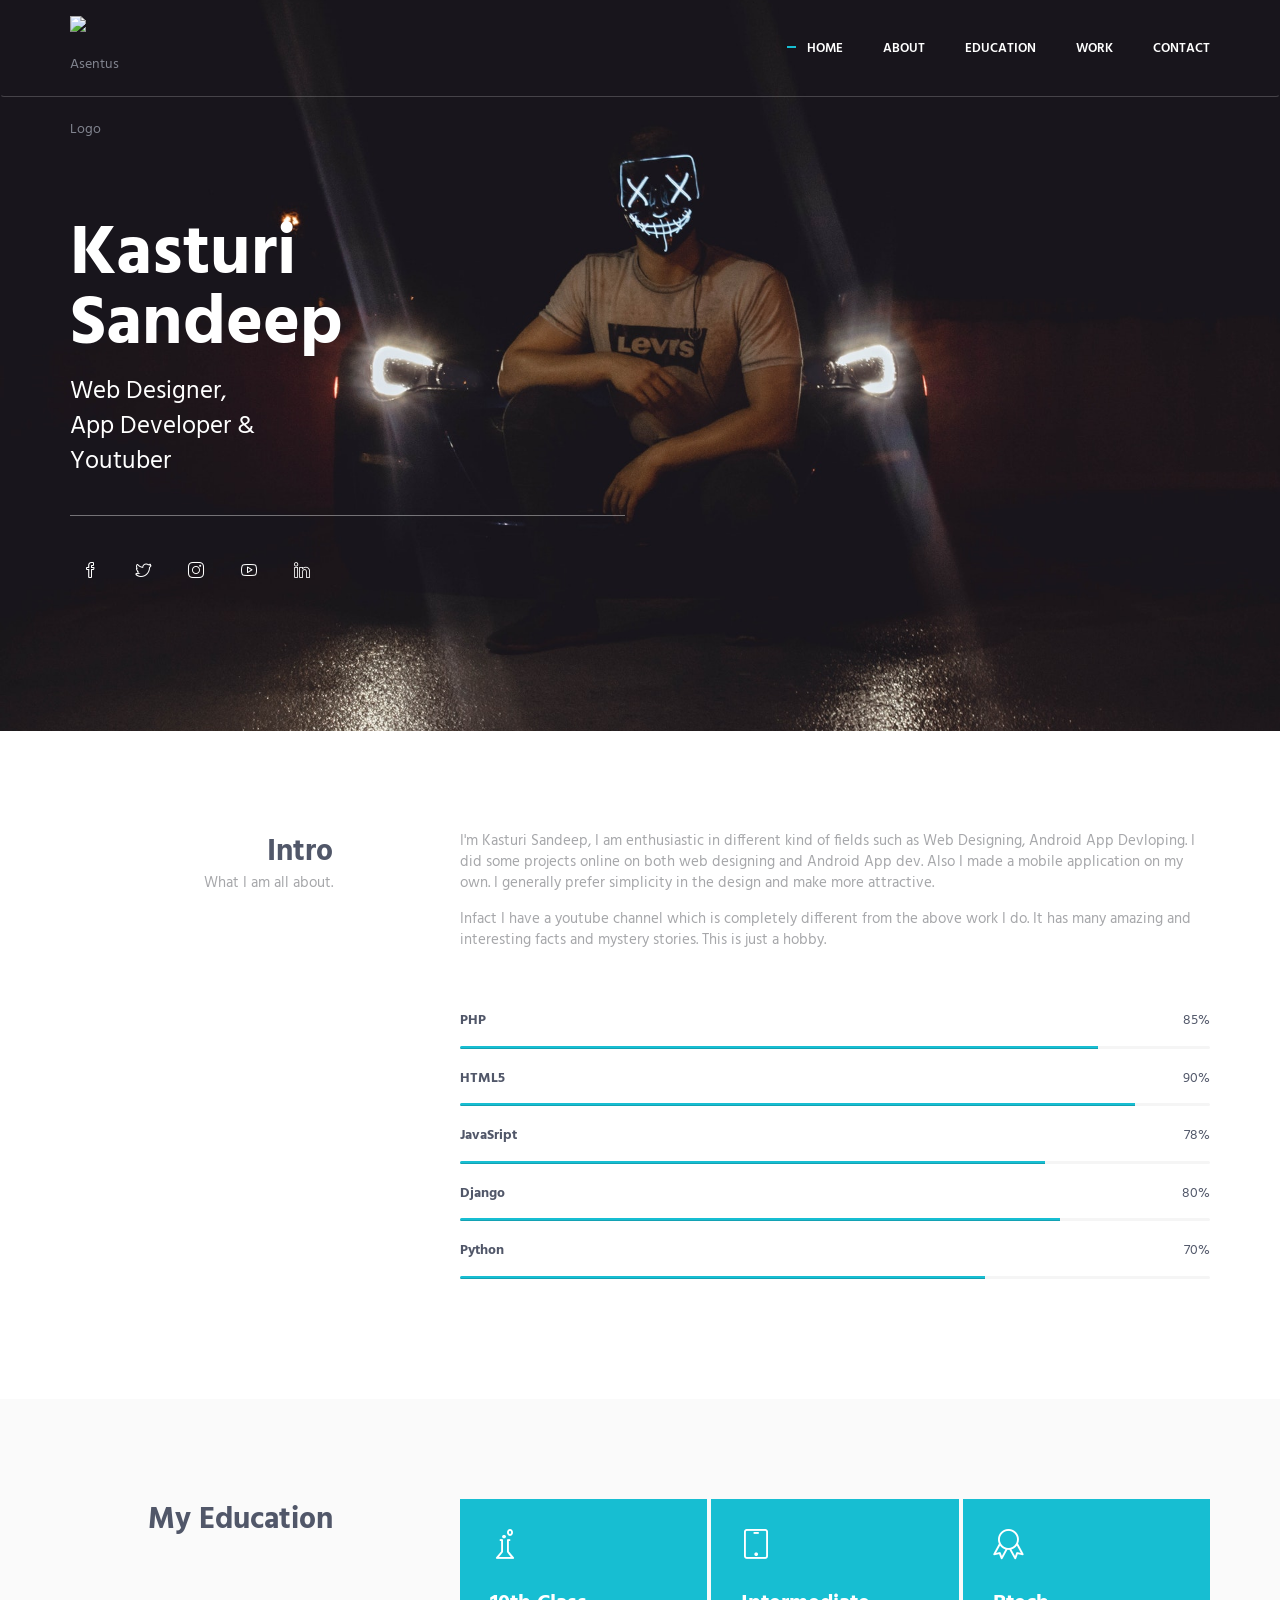
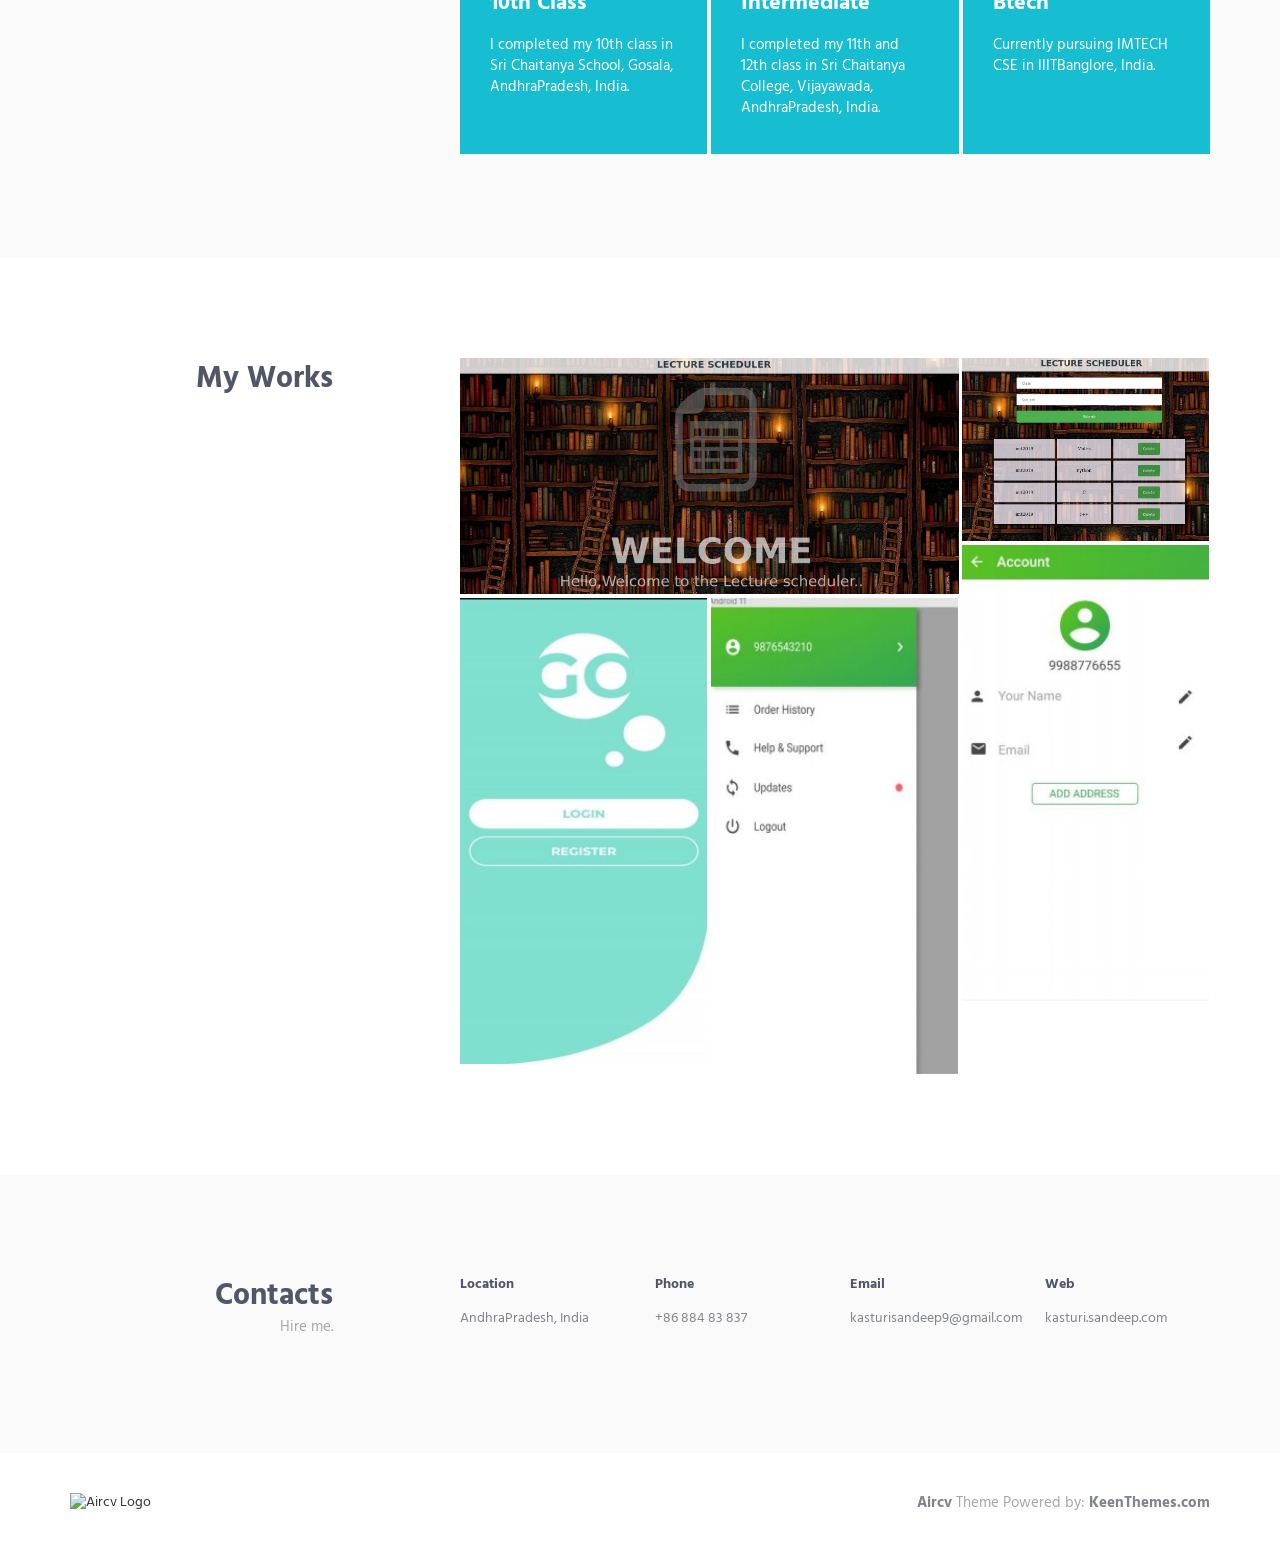
==== commit 2d8d6a48: "Merge branch 'myeducation'" ====
--- a/HTML/index.html
+++ b/HTML/index.html
@@ -67,7 +67,7 @@
                             <ul class="nav navbar-nav navbar-nav-right">
                                 <li class="js_nav-item nav-item"><a class="nav-item-child nav-item-hover" href="#body">Home</a></li>
                                 <li class="js_nav-item nav-item"><a class="nav-item-child nav-item-hover" href="#about">About</a></li>
-                                <li class="js_nav-item nav-item"><a class="nav-item-child nav-item-hover" href="#experience">Experience</a></li>
+                                <li class="js_nav-item nav-item"><a class="nav-item-child nav-item-hover" href="#experience">Education</a></li>
                                 <li class="js_nav-item nav-item"><a class="nav-item-child nav-item-hover" href="#work">Work</a></li>
                                 <li class="js_nav-item nav-item"><a class="nav-item-child nav-item-hover" href="#contact">Contact</a></li>
                             </ul>
@@ -123,27 +123,33 @@
 
                         <!-- Progress Box -->
                         <div class="progress-box">
-                            <h5>PHP <span class="color-heading pull-right">87%</span></h5>
+                            <h5>PHP <span class="color-heading pull-right">85%</span></h5>
                             <div class="progress">
-                                <div class="progress-bar bg-color-base" role="progressbar" data-width="87"></div>
+                                <div class="progress-bar bg-color-base" role="progressbar" data-width="85"></div>
                             </div>
                         </div>
                         <div class="progress-box">
-                            <h5>HTML5 <span class="color-heading pull-right">96%</span></h5>
+                            <h5>HTML5 <span class="color-heading pull-right">90%</span></h5>
                             <div class="progress">
-                                <div class="progress-bar bg-color-base" role="progressbar" data-width="96"></div>
+                                <div class="progress-bar bg-color-base" role="progressbar" data-width="90"></div>
                             </div>
                         </div>
                         <div class="progress-box">
-                            <h5>JavaSript <span class="color-heading pull-right">52%</span></h5>
+                            <h5>JavaSript <span class="color-heading pull-right">78%</span></h5>
                             <div class="progress">
-                                <div class="progress-bar bg-color-base" role="progressbar" data-width="52"></div>
+                                <div class="progress-bar bg-color-base" role="progressbar" data-width="78"></div>
                             </div>
                         </div>
                         <div class="progress-box">
-                            <h5>Photoshop <span class="color-heading pull-right">77%</span></h5>
+                            <h5>Django <span class="color-heading pull-right">80%</span></h5>
                             <div class="progress">
-                                <div class="progress-bar bg-color-base" role="progressbar" data-width="77"></div>
+                                <div class="progress-bar bg-color-base" role="progressbar" data-width="80"></div>
+                            </div>
+                        </div>
+                        <div class="progress-box">
+                            <h5>Python <span class="color-heading pull-right">70%</span></h5>
+                            <div class="progress">
+                                <div class="progress-bar bg-color-base" role="progressbar" data-width="70"></div>
                             </div>
                         </div>
                         <!-- End Progress Box -->
@@ -161,20 +167,20 @@
                     <div class="row">
                         <div class="col-sm-3 sm-margin-b-30">
                             <div class="text-right sm-text-left">
-                                <h2 class="margin-b-0">My Experience</h2>
+                                <h2 class="margin-b-0">My Education</h2>
                                 
                             </div>
                         </div>
                         <div class="col-sm-8 col-sm-offset-1">
                             <div class="row row-space-2 margin-b-4">
                                 <div class="col-md-4 md-margin-b-4">
-                                    <div class="service" data-height="height">
+                                    <div class="service bg-color-base wow zoomIn" data-height="height" data-wow-duration=".3" data-wow-delay=".1s">
                                         <div class="service-element">
-                                            <i class="service-icon icon-chemistry"></i>
+                                            <i class="service-icon color-white icon-chemistry"></i>
                                         </div>
                                         <div class="service-info">
-                                            <h3>HTML5/CSS3</h3>
-                                            <p class="margin-b-5">Lorem ipsum dolor amet consectetur ut consequat siad esqudiat dolor</p>
+                                            <h3 class="color-white">10th Class</h3>
+                                            <p class="color-white margin-b-5">I completed my 10th class in Sri Chaitanya School, Gosala, AndhraPradesh, India.</p>
                                         </div>
                                         <a href="#" class="content-wrapper-link"></a>    
                                     </div>
@@ -185,24 +191,25 @@
                                             <i class="service-icon color-white icon-screen-tablet"></i>
                                         </div>
                                         <div class="service-info">
-                                            <h3 class="color-white">Photoshop</h3>
-                                            <p class="color-white margin-b-5">Lorem ipsum dolor amet consectetur ut consequat siad esqudiat dolor</p>
+                                            <h3 class="color-white">Intermediate</h3>
+                                            <p class="color-white margin-b-5">I completed my 11th and 12th class in Sri Chaitanya College, Vijayawada, AndhraPradesh, India.</p>
                                         </div>
                                         <a href="#" class="content-wrapper-link"></a>    
                                     </div>
                                 </div>
                                 <div class="col-md-4">
-                                    <div class="service" data-height="height">
+                                  <!--  <div class="service" data-height="height">   -->
+                                  <div class="service bg-color-base wow zoomIn" data-height="height" data-wow-duration=".3" data-wow-delay=".1s">
                                         <div class="service-element">
-                                            <i class="service-icon icon-badge"></i>
+                                            <i class="service-icon color-white icon-badge"></i>
                                         </div>
                                         <div class="service-info">
-                                            <h3>Front-end</h3>
-                                            <p class="margin-b-5">Lorem ipsum dolor amet consectetur ut consequat siad esqudiat dolor</p>
+                                            <h3 class="color-white">Btech</h3>
+                                            <p class="color-white margin-b-5">Currently pursuing IMTECH CSE in IIITBanglore, India.</p>
                                         </div>
                                         <a href="#" class="content-wrapper-link"></a>    
                                     </div>
-                                </div>
+                                </div> 
                             </div>
                             <!--// end row -->
                         </div>
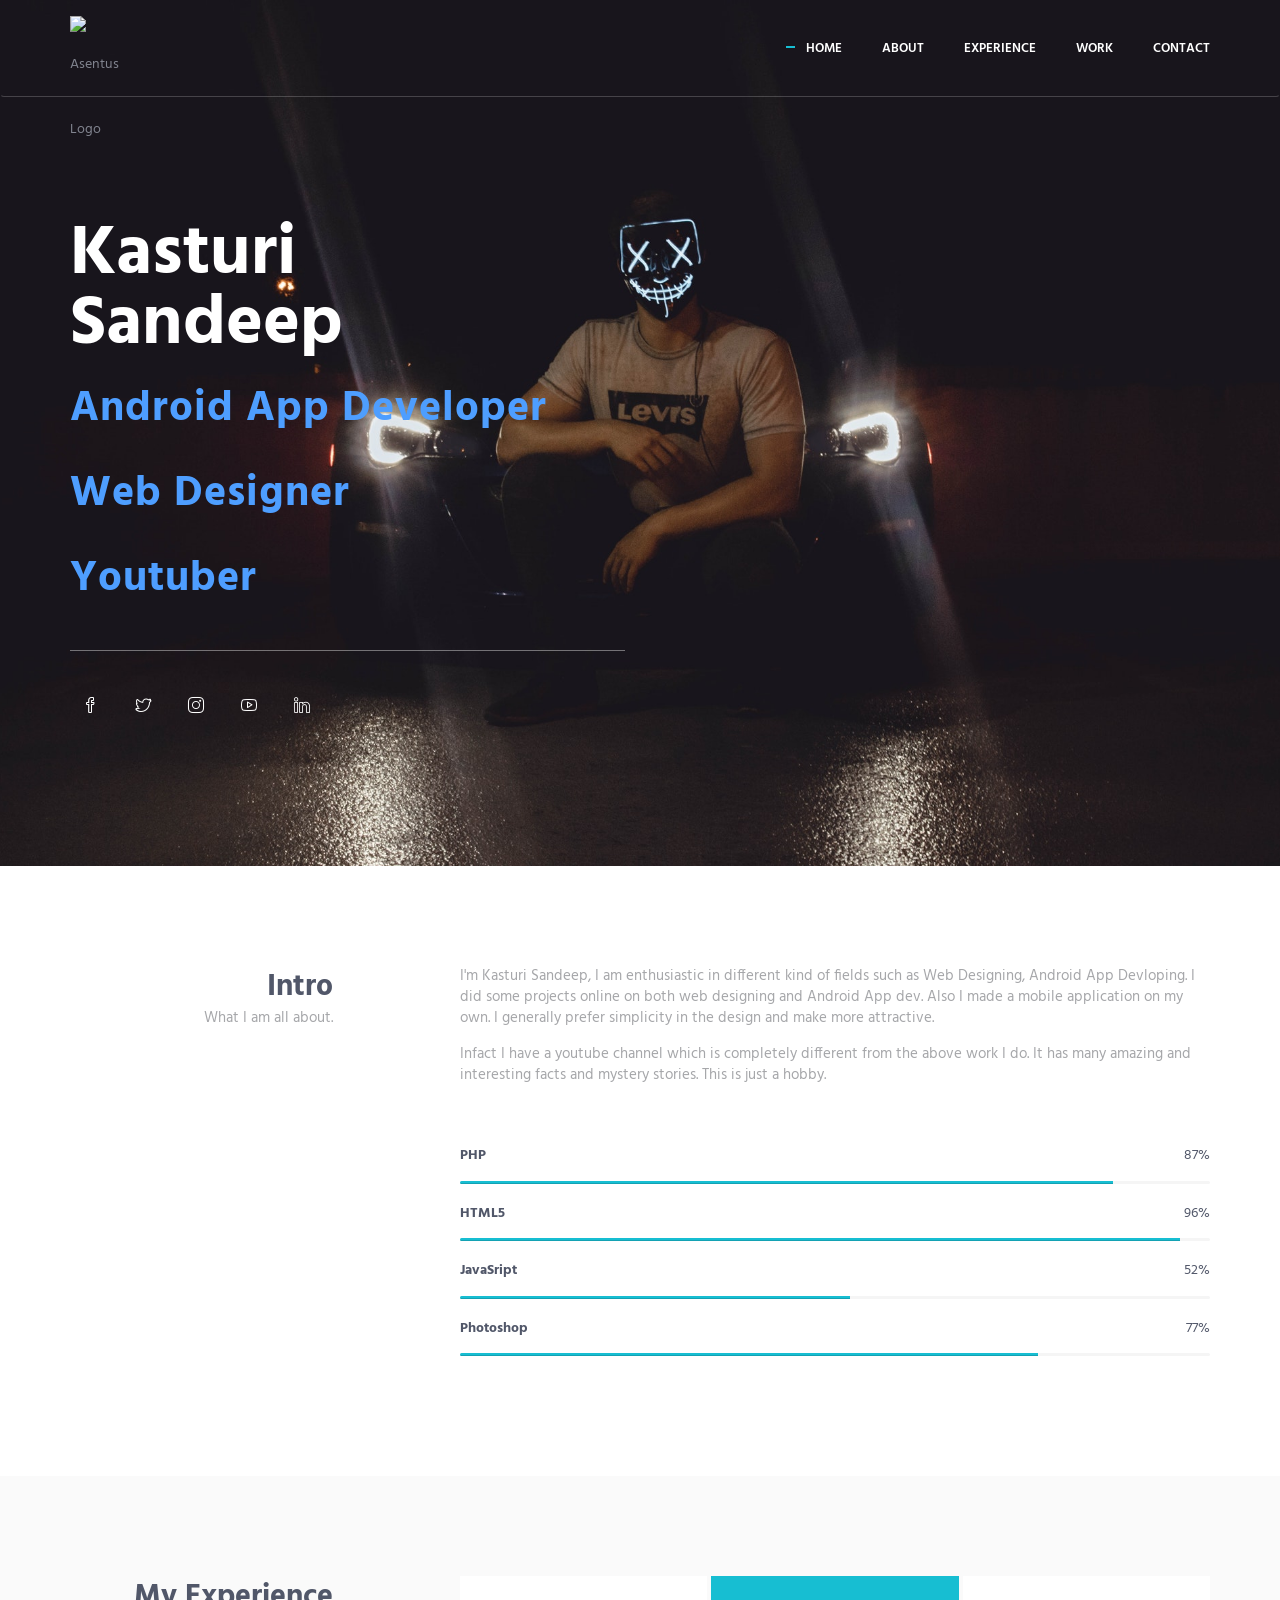
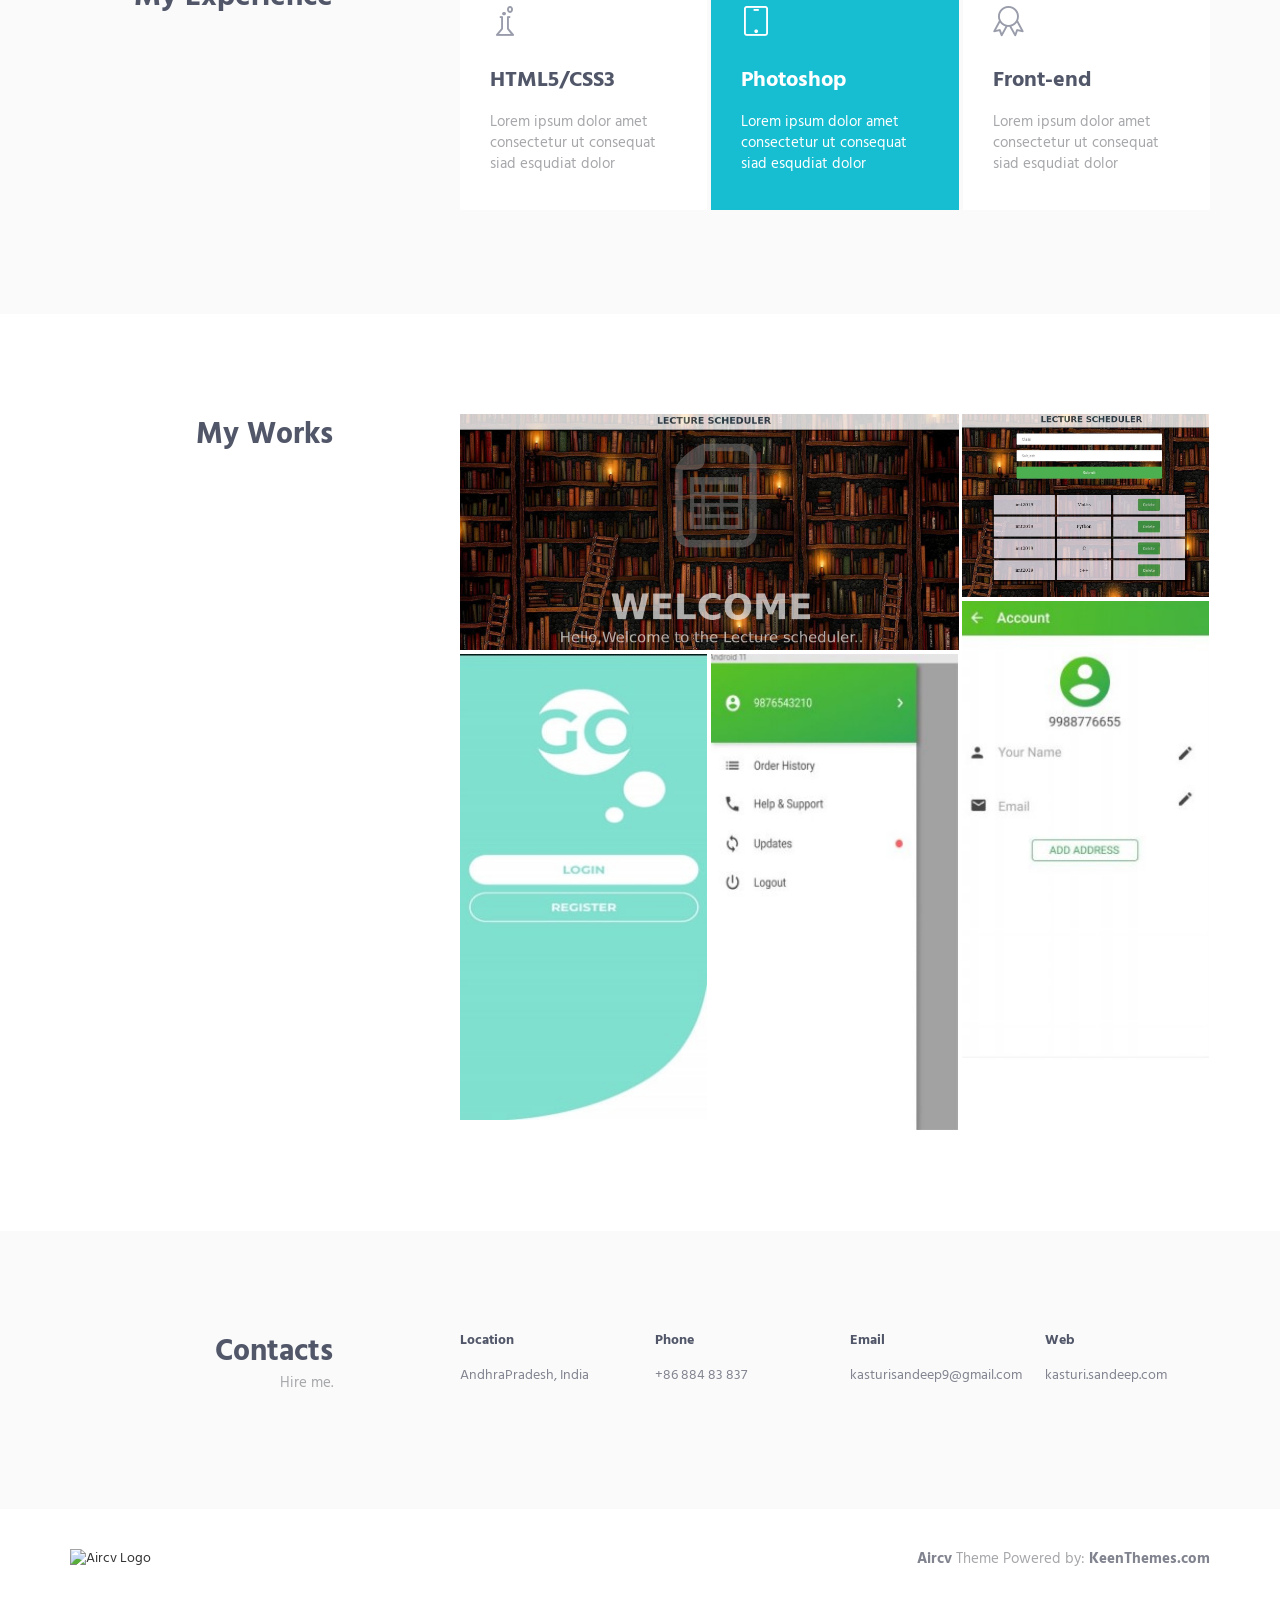
==== commit 7e95f539: "Changed the font color in home page" ====
--- a/HTML/index.html
+++ b/HTML/index.html
@@ -67,7 +67,7 @@
                             <ul class="nav navbar-nav navbar-nav-right">
                                 <li class="js_nav-item nav-item"><a class="nav-item-child nav-item-hover" href="#body">Home</a></li>
                                 <li class="js_nav-item nav-item"><a class="nav-item-child nav-item-hover" href="#about">About</a></li>
-                                <li class="js_nav-item nav-item"><a class="nav-item-child nav-item-hover" href="#experience">Education</a></li>
+                                <li class="js_nav-item nav-item"><a class="nav-item-child nav-item-hover" href="#experience">Experience</a></li>
                                 <li class="js_nav-item nav-item"><a class="nav-item-child nav-item-hover" href="#work">Work</a></li>
                                 <li class="js_nav-item nav-item"><a class="nav-item-child nav-item-hover" href="#contact">Contact</a></li>
                             </ul>
@@ -87,7 +87,12 @@
                     <div class="col-sm-6">
                         <div class="promo-block-divider">
                             <h1 class="promo-block-title">Kasturi <br/> Sandeep</h1>
-                            <p class="promo-block-text">Web Designer,<br/> App Developer &amp;<br/> Youtuber</p>
+                            <!--<p class="promo-block-text">Web Designer,<br/> App Developer &amp;<br/> Youtuber</p> -->
+                            <div class="animated-text">
+                              <h3>Android App Developer</h3>
+                              <h3>Web Designer</h3>
+                              <h3>Youtuber</h3>
+                            </div>
                         </div>
                         <ul class="list-inline">
                             <li><a href="#" class="social-icons"><i class="icon-social-facebook"></i></a></li>
@@ -105,7 +110,6 @@
 
         <!--========== PAGE LAYOUT ==========-->
         <!-- About -->
-       <!---->
         <div id="about">
             <div class="container content-lg">
                 <div class="row">
@@ -123,33 +127,27 @@
 
                         <!-- Progress Box -->
                         <div class="progress-box">
-                            <h5>PHP <span class="color-heading pull-right">85%</span></h5>
+                            <h5>PHP <span class="color-heading pull-right">87%</span></h5>
                             <div class="progress">
-                                <div class="progress-bar bg-color-base" role="progressbar" data-width="85"></div>
+                                <div class="progress-bar bg-color-base" role="progressbar" data-width="87"></div>
                             </div>
                         </div>
                         <div class="progress-box">
-                            <h5>HTML5 <span class="color-heading pull-right">90%</span></h5>
+                            <h5>HTML5 <span class="color-heading pull-right">96%</span></h5>
                             <div class="progress">
-                                <div class="progress-bar bg-color-base" role="progressbar" data-width="90"></div>
+                                <div class="progress-bar bg-color-base" role="progressbar" data-width="96"></div>
                             </div>
                         </div>
                         <div class="progress-box">
-                            <h5>JavaSript <span class="color-heading pull-right">78%</span></h5>
+                            <h5>JavaSript <span class="color-heading pull-right">52%</span></h5>
                             <div class="progress">
-                                <div class="progress-bar bg-color-base" role="progressbar" data-width="78"></div>
+                                <div class="progress-bar bg-color-base" role="progressbar" data-width="52"></div>
                             </div>
                         </div>
                         <div class="progress-box">
-                            <h5>Django <span class="color-heading pull-right">80%</span></h5>
+                            <h5>Photoshop <span class="color-heading pull-right">77%</span></h5>
                             <div class="progress">
-                                <div class="progress-bar bg-color-base" role="progressbar" data-width="80"></div>
-                            </div>
-                        </div>
-                        <div class="progress-box">
-                            <h5>Python <span class="color-heading pull-right">70%</span></h5>
-                            <div class="progress">
-                                <div class="progress-bar bg-color-base" role="progressbar" data-width="70"></div>
+                                <div class="progress-bar bg-color-base" role="progressbar" data-width="77"></div>
                             </div>
                         </div>
                         <!-- End Progress Box -->
@@ -167,20 +165,20 @@
                     <div class="row">
                         <div class="col-sm-3 sm-margin-b-30">
                             <div class="text-right sm-text-left">
-                                <h2 class="margin-b-0">My Education</h2>
+                                <h2 class="margin-b-0">My Experience</h2>
                                 
                             </div>
                         </div>
                         <div class="col-sm-8 col-sm-offset-1">
                             <div class="row row-space-2 margin-b-4">
                                 <div class="col-md-4 md-margin-b-4">
-                                    <div class="service bg-color-base wow zoomIn" data-height="height" data-wow-duration=".3" data-wow-delay=".1s">
+                                    <div class="service" data-height="height">
                                         <div class="service-element">
-                                            <i class="service-icon color-white icon-chemistry"></i>
+                                            <i class="service-icon icon-chemistry"></i>
                                         </div>
                                         <div class="service-info">
-                                            <h3 class="color-white">10th Class</h3>
-                                            <p class="color-white margin-b-5">I completed my 10th class in Sri Chaitanya School, Gosala, AndhraPradesh, India.</p>
+                                            <h3>HTML5/CSS3</h3>
+                                            <p class="margin-b-5">Lorem ipsum dolor amet consectetur ut consequat siad esqudiat dolor</p>
                                         </div>
                                         <a href="#" class="content-wrapper-link"></a>    
                                     </div>
@@ -191,25 +189,24 @@
                                             <i class="service-icon color-white icon-screen-tablet"></i>
                                         </div>
                                         <div class="service-info">
-                                            <h3 class="color-white">Intermediate</h3>
-                                            <p class="color-white margin-b-5">I completed my 11th and 12th class in Sri Chaitanya College, Vijayawada, AndhraPradesh, India.</p>
+                                            <h3 class="color-white">Photoshop</h3>
+                                            <p class="color-white margin-b-5">Lorem ipsum dolor amet consectetur ut consequat siad esqudiat dolor</p>
                                         </div>
                                         <a href="#" class="content-wrapper-link"></a>    
                                     </div>
                                 </div>
                                 <div class="col-md-4">
-                                  <!--  <div class="service" data-height="height">   -->
-                                  <div class="service bg-color-base wow zoomIn" data-height="height" data-wow-duration=".3" data-wow-delay=".1s">
+                                    <div class="service" data-height="height">
                                         <div class="service-element">
-                                            <i class="service-icon color-white icon-badge"></i>
+                                            <i class="service-icon icon-badge"></i>
                                         </div>
                                         <div class="service-info">
-                                            <h3 class="color-white">Btech</h3>
-                                            <p class="color-white margin-b-5">Currently pursuing IMTECH CSE in IIITBanglore, India.</p>
+                                            <h3>Front-end</h3>
+                                            <p class="margin-b-5">Lorem ipsum dolor amet consectetur ut consequat siad esqudiat dolor</p>
                                         </div>
                                         <a href="#" class="content-wrapper-link"></a>    
                                     </div>
-                                </div> 
+                                </div>
                             </div>
                             <!--// end row -->
                         </div>
--- a/HTML/css/layout.min.css
+++ b/HTML/css/layout.min.css
@@ -1 +1 @@
-.link,body{position:relative;font-family:Hind,sans-serif}.btn-theme,p{line-height:1.4}.btn-theme.active.focus,.btn-theme.active:focus,.btn-theme.focus,.btn-theme:active.focus,.btn-theme:active:focus,.btn-theme:focus,:active,:focus,a,a:active,a:focus,a:hover{outline:0}.btn-theme:hover,.progress-box .progress-bar{transition-property:all;transition-timing-function:cubic-bezier(.7,1,.7,1)}.header .nav-item-child,.link,a,body,em,h1,h2,h3,h4,h5,h6,li,li a,p,span{font-family:Hind,sans-serif}.header .nav-item-hover:after,.link:after,.work .work-overlay:before{content:" "}.back-to-top,.header .nav-item-child,.link{text-transform:uppercase}.back-to-top:focus,.back-to-top:hover,.btn-theme.focus,.btn-theme:focus,.btn-theme:hover,.content-wrapper-link,.header .logo-wrap:focus,.header .logo-wrap:hover,a:active,a:focus,a:hover,h1>a:focus,h2>a:focus,h3>a:focus,h4>a:focus,h5>a:focus,h6>a:focus{text-decoration:none}.container-full-width:after,.container-sm:after{clear:both}html{overflow-x:hidden}body,html,html a{-webkit-font-smoothing:antialiased}p{font-size:15px;font-weight:400;color:#a6a7aa;margin-bottom:15px}em,li,li a{font-size:16px;font-weight:500;color:#515769}a{color:#81848f}a:active,a:focus,a:hover{color:#999caa}.link{font-size:13px;font-weight:600}.back-to-top,.form-control,span{font-weight:400}.link:after{position:absolute;top:8px;right:-15px;width:9px;height:2px;background:#17bed2}span{font-size:14px;color:#bfc1c7}h1,h2,h3,h4,h5,h6{font-weight:700;color:#515769;line-height:1.4;margin:0 0 15px}h1>a,h2>a,h3>a,h4>a,h5>a,h6>a{color:#515769}h1>a:hover,h2>a:hover,h3>a:hover,h4>a:hover,h5>a:hover,h6>a:hover{color:#999caa;text-decoration:none}h1{font-size:40px}h2{font-size:30px}h3,h4{font-size:22px}::selection{color:#fff;background:#17bed2;text-shadow:none}::-webkit-selection{color:#fff;background:#17bed2;text-shadow:none}::-moz-selection{color:#fff;background:#17bed2;text-shadow:none}.section-seperator{border-bottom:1px solid #edf0f2}.content-wrapper-link{position:absolute;top:0;left:0;right:0;bottom:0;display:block;z-index:3}.btn-icon,.btn-theme,.work{position:relative}.btn-theme,.social-icons{display:inline-block;vertical-align:middle;text-align:center}.btn-theme{background-image:none;border-style:solid;white-space:nowrap;-ms-touch-action:manipulation;touch-action:manipulation;cursor:pointer;-webkit-user-select:none;-moz-user-select:none;-ms-user-select:none;user-select:none}.btn-theme:hover{transition-duration:.3s}.btn-theme.active,.btn-theme:active{background-image:none;outline:0}.btn-theme.disabled,.btn-theme[disabled],fieldset[disabled] .btn-theme{cursor:not-allowed;box-shadow:none;opacity:.65;pointer-events:none}.btn-icon{top:1px;margin-right:10px}.btn-white-bg{color:#515769;background:#fff;border-color:transparent;border-width:0}.btn-white-bg.focus,.btn-white-bg:focus,.btn-white-bg:hover{color:#fff;background:#17bed2;border-color:transparent}.btn-white-brd{color:#fff;background:0 0;border-color:#fff;border-width:2px}.btn-white-brd.focus,.btn-white-brd:focus,.btn-white-brd:hover{color:#515769;background:#fff;border-color:#fff}.btn-default-bg{color:#515769;background:#f3f4f5;border-color:transparent;border-width:0}.btn-default-bg.focus,.btn-default-bg:focus,.btn-default-bg:hover{color:#fff;background:#17bed2;border-color:transparent}.btn-theme-sm{font-size:13px;font-weight:600;padding:15px 40px}.btn-theme-md{font-size:15px;font-weight:600;padding:20px 30px}.progress-box .progress{box-shadow:none;height:3px}.progress-box .progress-bar{transition-duration:2s}.social-icons{width:40px;height:40px;font-size:16px;color:#fff;border-radius:50%;padding:11px;transition-duration:.3s;transition-property:all;transition-timing-function:cubic-bezier(.7,1,.7,1)}.work .work-overlay:before,.work .work-popup-overlay{top:0;width:100%;height:100%;transition-property:all;transition-timing-function:cubic-bezier(.7,1,.7,1);transition-duration:.3s;left:0}.social-icons:hover{color:#515769;background:#fff;transition-duration:.3s;transition-property:all;transition-timing-function:cubic-bezier(.7,1,.7,1)}.promo-block{padding:220px 0 130px}.promo-block .promo-block-title{font-size:70px;color:#fff;line-height:1}@media (max-width:480px){.promo-block .promo-block-title{font-size:50px}}.promo-block .promo-block-text{font-size:25px;color:#fff}.promo-block .promo-block-divider{border-bottom:1px solid rgba(255,255,255,.4);padding-bottom:20px;margin-bottom:35px}.service{background:#fff;padding:30px}.service .service-element,.service .service-info{-webkit-transform:translate3d(0,0,0);-moz-transform:translate3d(0,0,0);transform:translate3d(0,0,0);transition-duration:.3s;transition-property:all;transition-timing-function:cubic-bezier(.7,1,.7,1)}.service .service-icon{display:block;font-size:30px;color:#999caa;margin-bottom:30px}.service:hover .service-element{opacity:0;-webkit-transform:translate3d(0,-100%,0);-moz-transform:translate3d(0,-100%,0);transform:translate3d(0,-100%,0);transition-duration:.3s;transition-property:all;transition-timing-function:cubic-bezier(.7,1,.7,1)}.service:hover .service-info{-webkit-transform:translate3d(0,-30%,0);-moz-transform:translate3d(0,-30%,0);transform:translate3d(0,-30%,0);transition-duration:.3s;transition-property:all;transition-timing-function:cubic-bezier(.7,1,.7,1)}.work{display:block}.work .work-overlay{position:relative;cursor:pointer}.work .work-overlay:before{position:absolute;background:0 0}.work:hover .work-overlay:before{background:rgba(0,0,0,.5);transition-duration:.3s;transition-property:all;transition-timing-function:cubic-bezier(.7,1,.7,1)}.work .work-popup-overlay{position:fixed;right:0;z-index:99999;opacity:0;visibility:hidden;-webkit-backface-visibility:hidden;backface-visibility:hidden;overflow-x:hidden;background:rgba(81,87,105,.4)}.work .work-popup-overlay-show{opacity:1;visibility:visible;-webkit-backface-visibility:visible;backface-visibility:visible;transition-duration:.3s;transition-property:all;transition-timing-function:cubic-bezier(.7,1,.7,1)}.work .work-popup-content{position:absolute;top:50%;left:0;right:0;width:730px;height:auto;display:block;background:#fff;padding:30px;margin:0 auto;-webkit-transform:translate3d(0,-50%,0);-moz-transform:translate3d(0,-50%,0);transform:translate3d(0,-50%,0)}.header .logo-img,.header .logo-img-main,.header .logo-wrap{display:inline-block}.work .work-popup-content-divider{border-right:1px solid #cdcecf}@media (max-width:768px){.work .work-popup-content{width:95%}.work .work-popup-content-divider{border-right:none;border-bottom:1px solid #cdcecf}}.work .work-popup-close{float:right;font-size:13px;font-weight:700;color:#c5c6cb;transition-duration:.3s;transition-property:all;transition-timing-function:cubic-bezier(.7,1,.7,1)}.work .work-popup-close:hover{color:#aaacb3;transition-duration:.3s;transition-property:all;transition-timing-function:cubic-bezier(.7,1,.7,1)}.work .work-popup-tag{margin:0}.work .work-popup-tag-item{padding:0 2px}.work .work-popup-tag-link{font-size:13px}.footer .footer-logo{width:64px;height:auto}.navbar-fixed-top .navbar-collapse{max-height:100%}.header .navbar{margin-bottom:0;border-bottom:1px solid rgba(255,255,255,.2);transition-duration:.3s;transition-property:all;transition-timing-function:cubic-bezier(.7,1,.7,1)}.header .navbar-toggle{width:25px;height:25px;border:none;padding:0;margin:35px 0}.header .navbar-toggle .toggle-icon{position:relative;width:21px;height:1px;display:inline-block;background:#515769;transition-duration:.3s;transition-property:all;transition-timing-function:cubic-bezier(.7,1,.7,1)}.header .navbar-toggle .toggle-icon:after,.header .navbar-toggle .toggle-icon:before{position:absolute;left:0;background:#515769;content:" "}.header .navbar-toggle .toggle-icon:before{width:10px;height:1px;bottom:10px;-webkit-transform:rotate(0);-moz-transform:rotate(0);transform:rotate(0);transition-duration:.3s;transition-property:all;transition-timing-function:cubic-bezier(.7,1,.7,1)}.header .navbar-toggle .toggle-icon:after{width:16px;height:1px;top:-5px;-webkit-transform:rotate(0);-moz-transform:rotate(0);transform:rotate(0);transition-duration:.3s;transition-property:all;transition-timing-function:cubic-bezier(.7,1,.7,1)}.header .navbar-toggle:hover .toggle-icon{background:#17bed2;transition-duration:.3s;transition-property:all;transition-timing-function:cubic-bezier(.7,1,.7,1)}.header .navbar-toggle:hover .toggle-icon:after,.header .navbar-toggle:hover .toggle-icon:before{width:21px;height:1px;background:#17bed2;transition-duration:.3s;transition-property:all;transition-timing-function:cubic-bezier(.7,1,.7,1)}.header .logo-img-active,.header .logo-img-main,.header .nav-item.active .nav-item-hover:after,.header .nav-item:hover .nav-item-hover:after{transition-duration:.4s;transition-property:all;transition-timing-function:cubic-bezier(.7,1,.7,1)}.header .navbar-toggle:hover .toggle-icon.is-clicked{background:rgba(81,87,105,0)}.header .logo{width:100px;height:100px;float:left;max-height:95px;line-height:65px}.header .logo-wrap{padding:15px 0}.header .logo-img{width:64px;height:auto;max-width:100%;max-height:100%;vertical-align:middle}.header .logo-img-active{display:none}.header .nav-item,.header .nav-item-child{display:block;position:relative}.header .navbar-nav{padding-left:0;margin-bottom:0;list-style:none}.header .nav-item:last-child .nav-item-child{padding-right:0}.header .nav-item.active .nav-item-hover:after,.header .nav-item:hover .nav-item-hover:after{opacity:1}.header .nav-item-child{font-size:13px;font-weight:600;color:#fff;line-height:55px;padding:20px;transition-duration:.3s;transition-property:all;transition-timing-function:cubic-bezier(.7,1,.7,1)}.header .nav-item-child:focus,.header .nav-item-child:hover{background:inherit}.header .nav-item-hover{position:relative}.header .nav-item-hover:after{position:absolute;top:45px;left:0;width:9px;height:2px;background:#17bed2;opacity:0;transition-duration:.4s;transition-property:all;transition-timing-function:cubic-bezier(.7,1,.7,1)}@media (max-width:991px){.header{background:#fff}.header .navbar-toggle{display:block}.header .navbar-collapse.collapse{display:none!important}.header .navbar-collapse.collapse.in{display:block!important}.header .nav-collapse{padding-left:0;padding-right:0}.header .navbar-nav{margin:0;float:none}.header .navbar-nav .nav-item{float:none}.header .menu-container:after,.header .menu-container:before{content:" ";display:table}.header .menu-container:after{clear:both}.header .logo .logo-img-main{display:none}.header .logo .logo-img-active{display:inline-block}.header .nav-item-child{color:#515769;line-height:1.4;padding:12px 12px 12px 15px}.header .nav-item-hover:after{position:absolute;top:19px}}@media (max-width:767px){.header .menu-container{padding-left:15px;padding-right:15px;margin-left:0;margin-right:0}.header .navbar>.container,.header .navbar>.container>.nav-collapse{padding-left:0;padding-right:0;margin-left:0;margin-right:0}.header .navbar>.container{width:auto}}@media (min-width:992px){.header .navbar-nav-right{float:right}.page-on-scroll .header .navbar{background:#fff;border-bottom-color:#f0f0f0;transition-duration:.3s;transition-property:all;transition-timing-function:cubic-bezier(.7,1,.7,1)}.page-on-scroll .header .logo-img-active,.page-on-scroll .header .logo-img-main{transition-duration:.4s;transition-property:all;transition-timing-function:cubic-bezier(.7,1,.7,1)}.page-on-scroll .header .logo-img-main{display:none}.page-on-scroll .header .logo-img-active{display:inline-block}.page-on-scroll .header .nav-item-child{color:#515769;transition-duration:.3s;transition-property:all;transition-timing-function:cubic-bezier(.7,1,.7,1)}}.back-to-top,.back-to-top:hover{color:#fff;transition-property:all;transition-timing-function:cubic-bezier(.7,1,.7,1)}.back-to-top{position:fixed;right:10px;bottom:10px;display:inline-block;z-index:9;width:40px;height:40px;font-size:11px;text-align:center;line-height:3;letter-spacing:1px;background:#515769;border-radius:3px;visibility:hidden;opacity:0;padding:5px;-webkit-transform:translate3d(0,50px,0);-moz-transform:translate3d(0,50px,0);transform:translate3d(0,50px,0);transition-duration:.3s}.container-full-width:after,.container-full-width:before,.container-sm:after,.container-sm:before{content:" ";display:table}.back-to-top:hover{transition-duration:.3s}.back-to-top.back-to-top-is-visible{visibility:visible;opacity:.6;-webkit-transform:translate3d(0,0,0);-moz-transform:translate3d(0,0,0);transform:translate3d(0,0,0);transition-duration:.3s;transition-property:all;transition-timing-function:cubic-bezier(.7,1,.7,1)}.back-to-top.back-to-top-is-visible:hover{opacity:1;transition-duration:.3s;transition-property:all;transition-timing-function:cubic-bezier(.7,1,.7,1)}.back-to-top.back-to-top-fade-out{opacity:.4}.back-to-top.back-to-top-fade-out:hover{opacity:1;transition-duration:.3s;transition-property:all;transition-timing-function:cubic-bezier(.7,1,.7,1)}.form-control{height:50px;font-size:14px;color:#a6a7aa;background:#fafafa;border:none;box-shadow:none;border-radius:0;padding-left:15px}.form-control::-moz-placeholder{color:#a6a7aa}.form-control:-ms-input-placeholder{color:#a6a7aa}.form-control::-webkit-input-placeholder{color:#a6a7aa}.form-control:focus{color:#515769;box-shadow:none}.form-control:focus::-moz-placeholder{color:#515769}.form-control:focus:-ms-input-placeholder{color:#515769}.form-control:focus::-webkit-input-placeholder{color:#515769}.color-base{color:#17bed2!important}.color-white{color:#fff!important}.color-heading{color:#515769!important}.color-subtitle{color:#a6a7aa!important}.color-link{color:#81848f!important}.color-link-hover{color:#999caa!important}.color-sky-light{color:#fafafa!important}.bg-color-base{background:#17bed2!important}.bg-color-white{background:#fff!important}.bg-color-heading{background:#515769!important}.bg-color-subtitle{background:#a6a7aa!important}.bg-color-link{background:#81848f!important}.bg-color-link-hover{background:#999caa!important}.bg-color-sky-light{background:#fafafa!important}.row-space-2{margin-right:-2px;margin-left:-2px}.container-full-width,.container-sm{margin-right:auto;margin-left:auto}.row-space-2>[class*=col-]{padding-left:2px;padding-right:2px}.container-sm{padding-right:15px;padding-left:15px}@media (min-width:768px){.container-sm{width:750px}}@media (min-width:1200px){.container-sm{width:970px}}.content{padding-top:40px;padding-bottom:40px}.content-sm{padding-top:60px;padding-bottom:60px}.content-md{padding-top:80px;padding-bottom:80px}.content-lg{padding-top:100px;padding-bottom:100px}.full-width{width:100%;height:auto}.fweight-300{font-weight:300!important}.fweight-400{font-weight:400!important}.fweight-500{font-weight:500!important}.fweight-600{font-weight:600!important}.fweight-700{font-weight:700!important}.margin-l-0{margin-left:0!important}.margin-l-5{margin-left:5px!important}.margin-l-10{margin-left:10px!important}.margin-l-20{margin-left:20px!important}.margin-r-0{margin-right:0!important}.margin-r-5{margin-right:5px!important}.margin-r-10{margin-right:10px!important}.margin-r-20{margin-right:20px!important}.margin-t-0{margin-top:0!important}.margin-t-5{margin-top:5px!important}.margin-t-10{margin-top:10px!important}.margin-t-20{margin-top:20px!important}.margin-t-30{margin-top:30px!important}.margin-t-40{margin-top:40px!important}.margin-t-50{margin-top:50px!important}.margin-t-60{margin-top:60px!important}.margin-b-0{margin-bottom:0!important}.margin-b-4{margin-bottom:4px!important}.margin-b-5{margin-bottom:5px!important}.margin-b-10{margin-bottom:10px!important}.margin-b-20{margin-bottom:20px!important}.margin-b-30{margin-bottom:30px!important}.margin-b-40{margin-bottom:40px!important}.margin-b-50{margin-bottom:50px!important}.margin-b-60{margin-bottom:60px!important}.margin-b-70{margin-bottom:70px!important}.margin-b-80{margin-bottom:80px!important}.margin-b-90{margin-bottom:90px!important}.margin-b-100{margin-bottom:100px!important}.height-100{height:100px!important}.height-200{height:200px!important}.height-300{height:300px!important}.height-400{height:400px!important}.height-500{height:500px!important}@media (max-width:992px){.md-margin-b-0{margin-bottom:0!important}.md-margin-b-4{margin-bottom:4px!important}.md-margin-b-5{margin-bottom:5px!important}.md-margin-b-10{margin-bottom:10px!important}.md-margin-b-20{margin-bottom:20px!important}.md-margin-b-30{margin-bottom:30px!important}.md-margin-b-40{margin-bottom:40px!important}.md-margin-b-50{margin-bottom:50px!important}.md-margin-b-60{margin-bottom:60px!important}.md-margin-b-70{margin-bottom:70px!important}.md-margin-b-80{margin-bottom:80px!important}.md-margin-b-90{margin-bottom:90px!important}.md-margin-b-100{margin-bottom:100px!important}.md-text-center{text-align:center}.md-text-left{text-align:left}.md-text-right{text-align:right}}@media (max-width:768px){.sm-margin-b-0{margin-bottom:0!important}.sm-margin-b-4{margin-bottom:4px!important}.sm-margin-b-5{margin-bottom:5px!important}.sm-margin-b-10{margin-bottom:10px!important}.sm-margin-b-20{margin-bottom:20px!important}.sm-margin-b-30{margin-bottom:30px!important}.sm-margin-b-40{margin-bottom:40px!important}.sm-margin-b-50{margin-bottom:50px!important}.sm-margin-b-60{margin-bottom:60px!important}.sm-margin-b-70{margin-bottom:70px!important}.sm-margin-b-80{margin-bottom:80px!important}.sm-margin-b-90{margin-bottom:90px!important}.sm-margin-b-100{margin-bottom:100px!important}.sm-text-center{text-align:center}.sm-text-left{text-align:left}.sm-text-right{text-align:right}}@media (max-width:480px){.xs-margin-b-0{margin-bottom:0!important}.xs-margin-b-4{margin-bottom:4px!important}.xs-margin-b-5{margin-bottom:5px!important}.xs-margin-b-10{margin-bottom:10px!important}.xs-margin-b-20{margin-bottom:20px!important}.xs-margin-b-30{margin-bottom:30px!important}.xs-margin-b-40{margin-bottom:40px!important}.xs-margin-b-50{margin-bottom:50px!important}.xs-margin-b-60{margin-bottom:60px!important}.xs-margin-b-70{margin-bottom:70px!important}.xs-margin-b-80{margin-bottom:80px!important}.xs-margin-b-90{margin-bottom:90px!important}.xs-margin-b-100{margin-bottom:100px!important}.xs-text-center{text-align:center}.xs-text-left{text-align:left}.xs-text-right{text-align:right}}+.link,body{position:relative;font-family:Hind,sans-serif}.btn-theme,p{line-height:1.4}.btn-theme.active.focus,.btn-theme.active:focus,.btn-theme.focus,.btn-theme:active.focus,.btn-theme:active:focus,.btn-theme:focus,:active,:focus,a,a:active,a:focus,a:hover{outline:0}.btn-theme:hover,.progress-box .progress-bar{transition-property:all;transition-timing-function:cubic-bezier(.7,1,.7,1)}.header .nav-item-child,.link,a,body,em,h1,h2,h3,h4,h5,h6,li,li a,p,span{font-family:Hind,sans-serif}.header .nav-item-hover:after,.link:after,.work .work-overlay:before{content:" "}.back-to-top,.header .nav-item-child,.link{text-transform:uppercase}.back-to-top:focus,.back-to-top:hover,.btn-theme.focus,.btn-theme:focus,.btn-theme:hover,.content-wrapper-link,.header .logo-wrap:focus,.header .logo-wrap:hover,a:active,a:focus,a:hover,h1>a:focus,h2>a:focus,h3>a:focus,h4>a:focus,h5>a:focus,h6>a:focus{text-decoration:none}.container-full-width:after,.container-sm:after{clear:both}html{overflow-x:hidden}body,html,html a{-webkit-font-smoothing:antialiased}p{font-size:15px;font-weight:400;color:#a6a7aa;margin-bottom:15px}em,li,li a{font-size:16px;font-weight:500;color:#515769}a{color:#81848f}a:active,a:focus,a:hover{color:#999caa}.link{font-size:13px;font-weight:600}.back-to-top,.form-control,span{font-weight:400}.link:after{position:absolute;top:8px;right:-15px;width:9px;height:2px;background:#17bed2}span{font-size:14px;color:#bfc1c7}h1,h2,h3,h4,h5,h6{font-weight:700;color:#515769;line-height:1.4;margin:0 0 15px}h1>a,h2>a,h3>a,h4>a,h5>a,h6>a{color:#515769}h1>a:hover,h2>a:hover,h3>a:hover,h4>a:hover,h5>a:hover,h6>a:hover{color:#999caa;text-decoration:none}h1{font-size:40px}h2{font-size:30px}h3,h4{font-size:22px}::selection{color:#fff;background:#17bed2;text-shadow:none}::-webkit-selection{color:#fff;background:#17bed2;text-shadow:none}::-moz-selection{color:#fff;background:#17bed2;text-shadow:none}.section-seperator{border-bottom:1px solid #edf0f2}.content-wrapper-link{position:absolute;top:0;left:0;right:0;bottom:0;display:block;z-index:3}.btn-icon,.btn-theme,.work{position:relative}.btn-theme,.social-icons{display:inline-block;vertical-align:middle;text-align:center}.btn-theme{background-image:none;border-style:solid;white-space:nowrap;-ms-touch-action:manipulation;touch-action:manipulation;cursor:pointer;-webkit-user-select:none;-moz-user-select:none;-ms-user-select:none;user-select:none}.btn-theme:hover{transition-duration:.3s}.btn-theme.active,.btn-theme:active{background-image:none;outline:0}.btn-theme.disabled,.btn-theme[disabled],fieldset[disabled] .btn-theme{cursor:not-allowed;box-shadow:none;opacity:.65;pointer-events:none}.btn-icon{top:1px;margin-right:10px}.btn-white-bg{color:#515769;background:#fff;border-color:transparent;border-width:0}.btn-white-bg.focus,.btn-white-bg:focus,.btn-white-bg:hover{color:#fff;background:#17bed2;border-color:transparent}.btn-white-brd{color:#fff;background:0 0;border-color:#fff;border-width:2px}.btn-white-brd.focus,.btn-white-brd:focus,.btn-white-brd:hover{color:#515769;background:#fff;border-color:#fff}.btn-default-bg{color:#515769;background:#f3f4f5;border-color:transparent;border-width:0}.btn-default-bg.focus,.btn-default-bg:focus,.btn-default-bg:hover{color:#fff;background:#17bed2;border-color:transparent}.btn-theme-sm{font-size:13px;font-weight:600;padding:15px 40px}.btn-theme-md{font-size:15px;font-weight:600;padding:20px 30px}.progress-box .progress{box-shadow:none;height:3px}.progress-box .progress-bar{transition-duration:2s}.social-icons{width:40px;height:40px;font-size:16px;color:#fff;border-radius:50%;padding:11px;transition-duration:.3s;transition-property:all;transition-timing-function:cubic-bezier(.7,1,.7,1)}.work .work-overlay:before,.work .work-popup-overlay{top:0;width:100%;height:100%;transition-property:all;transition-timing-function:cubic-bezier(.7,1,.7,1);transition-duration:.3s;left:0}.social-icons:hover{color:#515769;background:#fff;transition-duration:.3s;transition-property:all;transition-timing-function:cubic-bezier(.7,1,.7,1)}.promo-block{padding:220px 0 130px}.promo-block .promo-block-title{font-size:70px;color:#fff;line-height:1}@media (max-width:480px){.promo-block .promo-block-title{font-size:50px}} .promo-block /*.promo-block-text{font-size:25px;color:#fff}*/ .promo-block .animated-text{position: relative;height: 70px;overflow: hidden} .promo-block .animated-text h3{color: #4e9eff;font-size: 3em;font-weight: 700;line-height: 70px;letter-spacing: 1px} .promo-block .animated-text h3:nth-child(1){animation: text-move 10s infinite};  .promo-block .animated-text h3{font-size: 2.2em}.promo-block .promo-block-divider{border-bottom:1px solid rgba(255,255,255,.4);padding-bottom:20px;margin-bottom:35px}.service{background:#fff;padding:30px}.service .service-element,.service .service-info{-webkit-transform:translate3d(0,0,0);-moz-transform:translate3d(0,0,0);transform:translate3d(0,0,0);transition-duration:.3s;transition-property:all;transition-timing-function:cubic-bezier(.7,1,.7,1)}.service .service-icon{display:block;font-size:30px;color:#999caa;margin-bottom:30px}.service:hover .service-element{opacity:0;-webkit-transform:translate3d(0,-100%,0);-moz-transform:translate3d(0,-100%,0);transform:translate3d(0,-100%,0);transition-duration:.3s;transition-property:all;transition-timing-function:cubic-bezier(.7,1,.7,1)}.service:hover .service-info{-webkit-transform:translate3d(0,-30%,0);-moz-transform:translate3d(0,-30%,0);transform:translate3d(0,-30%,0);transition-duration:.3s;transition-property:all;transition-timing-function:cubic-bezier(.7,1,.7,1)}.work{display:block}.work .work-overlay{position:relative;cursor:pointer}.work .work-overlay:before{position:absolute;background:0 0}.work:hover .work-overlay:before{background:rgba(0,0,0,.5);transition-duration:.3s;transition-property:all;transition-timing-function:cubic-bezier(.7,1,.7,1)}.work .work-popup-overlay{position:fixed;right:0;z-index:99999;opacity:0;visibility:hidden;-webkit-backface-visibility:hidden;backface-visibility:hidden;overflow-x:hidden;background:rgba(81,87,105,.4)}.work .work-popup-overlay-show{opacity:1;visibility:visible;-webkit-backface-visibility:visible;backface-visibility:visible;transition-duration:.3s;transition-property:all;transition-timing-function:cubic-bezier(.7,1,.7,1)}.work .work-popup-content{position:absolute;top:50%;left:0;right:0;width:730px;height:auto;display:block;background:#fff;padding:30px;margin:0 auto;-webkit-transform:translate3d(0,-50%,0);-moz-transform:translate3d(0,-50%,0);transform:translate3d(0,-50%,0)}.header .logo-img,.header .logo-img-main,.header .logo-wrap{display:inline-block}.work .work-popup-content-divider{border-right:1px solid #cdcecf}@media (max-width:768px){.work .work-popup-content{width:95%}.work .work-popup-content-divider{border-right:none;border-bottom:1px solid #cdcecf}}.work .work-popup-close{float:right;font-size:13px;font-weight:700;color:#c5c6cb;transition-duration:.3s;transition-property:all;transition-timing-function:cubic-bezier(.7,1,.7,1)}.work .work-popup-close:hover{color:#aaacb3;transition-duration:.3s;transition-property:all;transition-timing-function:cubic-bezier(.7,1,.7,1)}.work .work-popup-tag{margin:0}.work .work-popup-tag-item{padding:0 2px}.work .work-popup-tag-link{font-size:13px}.footer .footer-logo{width:64px;height:auto}.navbar-fixed-top .navbar-collapse{max-height:100%}.header .navbar{margin-bottom:0;border-bottom:1px solid rgba(255,255,255,.2);transition-duration:.3s;transition-property:all;transition-timing-function:cubic-bezier(.7,1,.7,1)}.header .navbar-toggle{width:25px;height:25px;border:none;padding:0;margin:35px 0}.header .navbar-toggle .toggle-icon{position:relative;width:21px;height:1px;display:inline-block;background:#515769;transition-duration:.3s;transition-property:all;transition-timing-function:cubic-bezier(.7,1,.7,1)}.header .navbar-toggle .toggle-icon:after,.header .navbar-toggle .toggle-icon:before{position:absolute;left:0;background:#515769;content:" "}.header .navbar-toggle .toggle-icon:before{width:10px;height:1px;bottom:10px;-webkit-transform:rotate(0);-moz-transform:rotate(0);transform:rotate(0);transition-duration:.3s;transition-property:all;transition-timing-function:cubic-bezier(.7,1,.7,1)}.header .navbar-toggle .toggle-icon:after{width:16px;height:1px;top:-5px;-webkit-transform:rotate(0);-moz-transform:rotate(0);transform:rotate(0);transition-duration:.3s;transition-property:all;transition-timing-function:cubic-bezier(.7,1,.7,1)}.header .navbar-toggle:hover .toggle-icon{background:#17bed2;transition-duration:.3s;transition-property:all;transition-timing-function:cubic-bezier(.7,1,.7,1)}.header .navbar-toggle:hover .toggle-icon:after,.header .navbar-toggle:hover .toggle-icon:before{width:21px;height:1px;background:#17bed2;transition-duration:.3s;transition-property:all;transition-timing-function:cubic-bezier(.7,1,.7,1)}.header .logo-img-active,.header .logo-img-main,.header .nav-item.active .nav-item-hover:after,.header .nav-item:hover .nav-item-hover:after{transition-duration:.4s;transition-property:all;transition-timing-function:cubic-bezier(.7,1,.7,1)}.header .navbar-toggle:hover .toggle-icon.is-clicked{background:rgba(81,87,105,0)}.header .logo{width:100px;height:100px;float:left;max-height:95px;line-height:65px}.header .logo-wrap{padding:15px 0}.header .logo-img{width:64px;height:auto;max-width:100%;max-height:100%;vertical-align:middle}.header .logo-img-active{display:none}.header .nav-item,.header .nav-item-child{display:block;position:relative}.header .navbar-nav{padding-left:0;margin-bottom:0;list-style:none}.header .nav-item:last-child .nav-item-child{padding-right:0}.header .nav-item.active .nav-item-hover:after,.header .nav-item:hover .nav-item-hover:after{opacity:1}.header .nav-item-child{font-size:13px;font-weight:600;color:#fff;line-height:55px;padding:20px;transition-duration:.3s;transition-property:all;transition-timing-function:cubic-bezier(.7,1,.7,1)}.header .nav-item-child:focus,.header .nav-item-child:hover{background:inherit}.header .nav-item-hover{position:relative}.header .nav-item-hover:after{position:absolute;top:45px;left:0;width:9px;height:2px;background:#17bed2;opacity:0;transition-duration:.4s;transition-property:all;transition-timing-function:cubic-bezier(.7,1,.7,1)}@media (max-width:991px){.header{background:#fff}.header .navbar-toggle{display:block}.header .navbar-collapse.collapse{display:none!important}.header .navbar-collapse.collapse.in{display:block!important}.header .nav-collapse{padding-left:0;padding-right:0}.header .navbar-nav{margin:0;float:none}.header .navbar-nav .nav-item{float:none}.header .menu-container:after,.header .menu-container:before{content:" ";display:table}.header .menu-container:after{clear:both}.header .logo .logo-img-main{display:none}.header .logo .logo-img-active{display:inline-block}.header .nav-item-child{color:#515769;line-height:1.4;padding:12px 12px 12px 15px}.header .nav-item-hover:after{position:absolute;top:19px}}@media (max-width:767px){.header .menu-container{padding-left:15px;padding-right:15px;margin-left:0;margin-right:0}.header .navbar>.container,.header .navbar>.container>.nav-collapse{padding-left:0;padding-right:0;margin-left:0;margin-right:0}.header .navbar>.container{width:auto}}@media (min-width:992px){.header .navbar-nav-right{float:right}.page-on-scroll .header .navbar{background:#fff;border-bottom-color:#f0f0f0;transition-duration:.3s;transition-property:all;transition-timing-function:cubic-bezier(.7,1,.7,1)}.page-on-scroll .header .logo-img-active,.page-on-scroll .header .logo-img-main{transition-duration:.4s;transition-property:all;transition-timing-function:cubic-bezier(.7,1,.7,1)}.page-on-scroll .header .logo-img-main{display:none}.page-on-scroll .header .logo-img-active{display:inline-block}.page-on-scroll .header .nav-item-child{color:#515769;transition-duration:.3s;transition-property:all;transition-timing-function:cubic-bezier(.7,1,.7,1)}}.back-to-top,.back-to-top:hover{color:#fff;transition-property:all;transition-timing-function:cubic-bezier(.7,1,.7,1)}.back-to-top{position:fixed;right:10px;bottom:10px;display:inline-block;z-index:9;width:40px;height:40px;font-size:11px;text-align:center;line-height:3;letter-spacing:1px;background:#515769;border-radius:3px;visibility:hidden;opacity:0;padding:5px;-webkit-transform:translate3d(0,50px,0);-moz-transform:translate3d(0,50px,0);transform:translate3d(0,50px,0);transition-duration:.3s}.container-full-width:after,.container-full-width:before,.container-sm:after,.container-sm:before{content:" ";display:table}.back-to-top:hover{transition-duration:.3s}.back-to-top.back-to-top-is-visible{visibility:visible;opacity:.6;-webkit-transform:translate3d(0,0,0);-moz-transform:translate3d(0,0,0);transform:translate3d(0,0,0);transition-duration:.3s;transition-property:all;transition-timing-function:cubic-bezier(.7,1,.7,1)}.back-to-top.back-to-top-is-visible:hover{opacity:1;transition-duration:.3s;transition-property:all;transition-timing-function:cubic-bezier(.7,1,.7,1)}.back-to-top.back-to-top-fade-out{opacity:.4}.back-to-top.back-to-top-fade-out:hover{opacity:1;transition-duration:.3s;transition-property:all;transition-timing-function:cubic-bezier(.7,1,.7,1)}.form-control{height:50px;font-size:14px;color:#a6a7aa;background:#fafafa;border:none;box-shadow:none;border-radius:0;padding-left:15px}.form-control::-moz-placeholder{color:#a6a7aa}.form-control:-ms-input-placeholder{color:#a6a7aa}.form-control::-webkit-input-placeholder{color:#a6a7aa}.form-control:focus{color:#515769;box-shadow:none}.form-control:focus::-moz-placeholder{color:#515769}.form-control:focus:-ms-input-placeholder{color:#515769}.form-control:focus::-webkit-input-placeholder{color:#515769}.color-base{color:#17bed2!important}.color-white{color:#fff!important}.color-heading{color:#515769!important}.color-subtitle{color:#a6a7aa!important}.color-link{color:#81848f!important}.color-link-hover{color:#999caa!important}.color-sky-light{color:#fafafa!important}.bg-color-base{background:#17bed2!important}.bg-color-white{background:#fff!important}.bg-color-heading{background:#515769!important}.bg-color-subtitle{background:#a6a7aa!important}.bg-color-link{background:#81848f!important}.bg-color-link-hover{background:#999caa!important}.bg-color-sky-light{background:#fafafa!important}.row-space-2{margin-right:-2px;margin-left:-2px}.container-full-width,.container-sm{margin-right:auto;margin-left:auto}.row-space-2>[class*=col-]{padding-left:2px;padding-right:2px}.container-sm{padding-right:15px;padding-left:15px}@media (min-width:768px){.container-sm{width:750px}}@media (min-width:1200px){.container-sm{width:970px}}.content{padding-top:40px;padding-bottom:40px}.content-sm{padding-top:60px;padding-bottom:60px}.content-md{padding-top:80px;padding-bottom:80px}.content-lg{padding-top:100px;padding-bottom:100px}.full-width{width:100%;height:auto}.fweight-300{font-weight:300!important}.fweight-400{font-weight:400!important}.fweight-500{font-weight:500!important}.fweight-600{font-weight:600!important}.fweight-700{font-weight:700!important}.margin-l-0{margin-left:0!important}.margin-l-5{margin-left:5px!important}.margin-l-10{margin-left:10px!important}.margin-l-20{margin-left:20px!important}.margin-r-0{margin-right:0!important}.margin-r-5{margin-right:5px!important}.margin-r-10{margin-right:10px!important}.margin-r-20{margin-right:20px!important}.margin-t-0{margin-top:0!important}.margin-t-5{margin-top:5px!important}.margin-t-10{margin-top:10px!important}.margin-t-20{margin-top:20px!important}.margin-t-30{margin-top:30px!important}.margin-t-40{margin-top:40px!important}.margin-t-50{margin-top:50px!important}.margin-t-60{margin-top:60px!important}.margin-b-0{margin-bottom:0!important}.margin-b-4{margin-bottom:4px!important}.margin-b-5{margin-bottom:5px!important}.margin-b-10{margin-bottom:10px!important}.margin-b-20{margin-bottom:20px!important}.margin-b-30{margin-bottom:30px!important}.margin-b-40{margin-bottom:40px!important}.margin-b-50{margin-bottom:50px!important}.margin-b-60{margin-bottom:60px!important}.margin-b-70{margin-bottom:70px!important}.margin-b-80{margin-bottom:80px!important}.margin-b-90{margin-bottom:90px!important}.margin-b-100{margin-bottom:100px!important}.height-100{height:100px!important}.height-200{height:200px!important}.height-300{height:300px!important}.height-400{height:400px!important}.height-500{height:500px!important}@media (max-width:992px){.md-margin-b-0{margin-bottom:0!important}.md-margin-b-4{margin-bottom:4px!important}.md-margin-b-5{margin-bottom:5px!important}.md-margin-b-10{margin-bottom:10px!important}.md-margin-b-20{margin-bottom:20px!important}.md-margin-b-30{margin-bottom:30px!important}.md-margin-b-40{margin-bottom:40px!important}.md-margin-b-50{margin-bottom:50px!important}.md-margin-b-60{margin-bottom:60px!important}.md-margin-b-70{margin-bottom:70px!important}.md-margin-b-80{margin-bottom:80px!important}.md-margin-b-90{margin-bottom:90px!important}.md-margin-b-100{margin-bottom:100px!important}.md-text-center{text-align:center}.md-text-left{text-align:left}.md-text-right{text-align:right}}@media (max-width:768px){.sm-margin-b-0{margin-bottom:0!important}.sm-margin-b-4{margin-bottom:4px!important}.sm-margin-b-5{margin-bottom:5px!important}.sm-margin-b-10{margin-bottom:10px!important}.sm-margin-b-20{margin-bottom:20px!important}.sm-margin-b-30{margin-bottom:30px!important}.sm-margin-b-40{margin-bottom:40px!important}.sm-margin-b-50{margin-bottom:50px!important}.sm-margin-b-60{margin-bottom:60px!important}.sm-margin-b-70{margin-bottom:70px!important}.sm-margin-b-80{margin-bottom:80px!important}.sm-margin-b-90{margin-bottom:90px!important}.sm-margin-b-100{margin-bottom:100px!important}.sm-text-center{text-align:center}.sm-text-left{text-align:left}.sm-text-right{text-align:right}}@media (max-width:480px){.xs-margin-b-0{margin-bottom:0!important}.xs-margin-b-4{margin-bottom:4px!important}.xs-margin-b-5{margin-bottom:5px!important}.xs-margin-b-10{margin-bottom:10px!important}.xs-margin-b-20{margin-bottom:20px!important}.xs-margin-b-30{margin-bottom:30px!important}.xs-margin-b-40{margin-bottom:40px!important}.xs-margin-b-50{margin-bottom:50px!important}.xs-margin-b-60{margin-bottom:60px!important}.xs-margin-b-70{margin-bottom:70px!important}.xs-margin-b-80{margin-bottom:80px!important}.xs-margin-b-90{margin-bottom:90px!important}.xs-margin-b-100{margin-bottom:100px!important}.xs-text-center{text-align:center}.xs-text-left{text-align:left}.xs-text-right{text-align:right}}
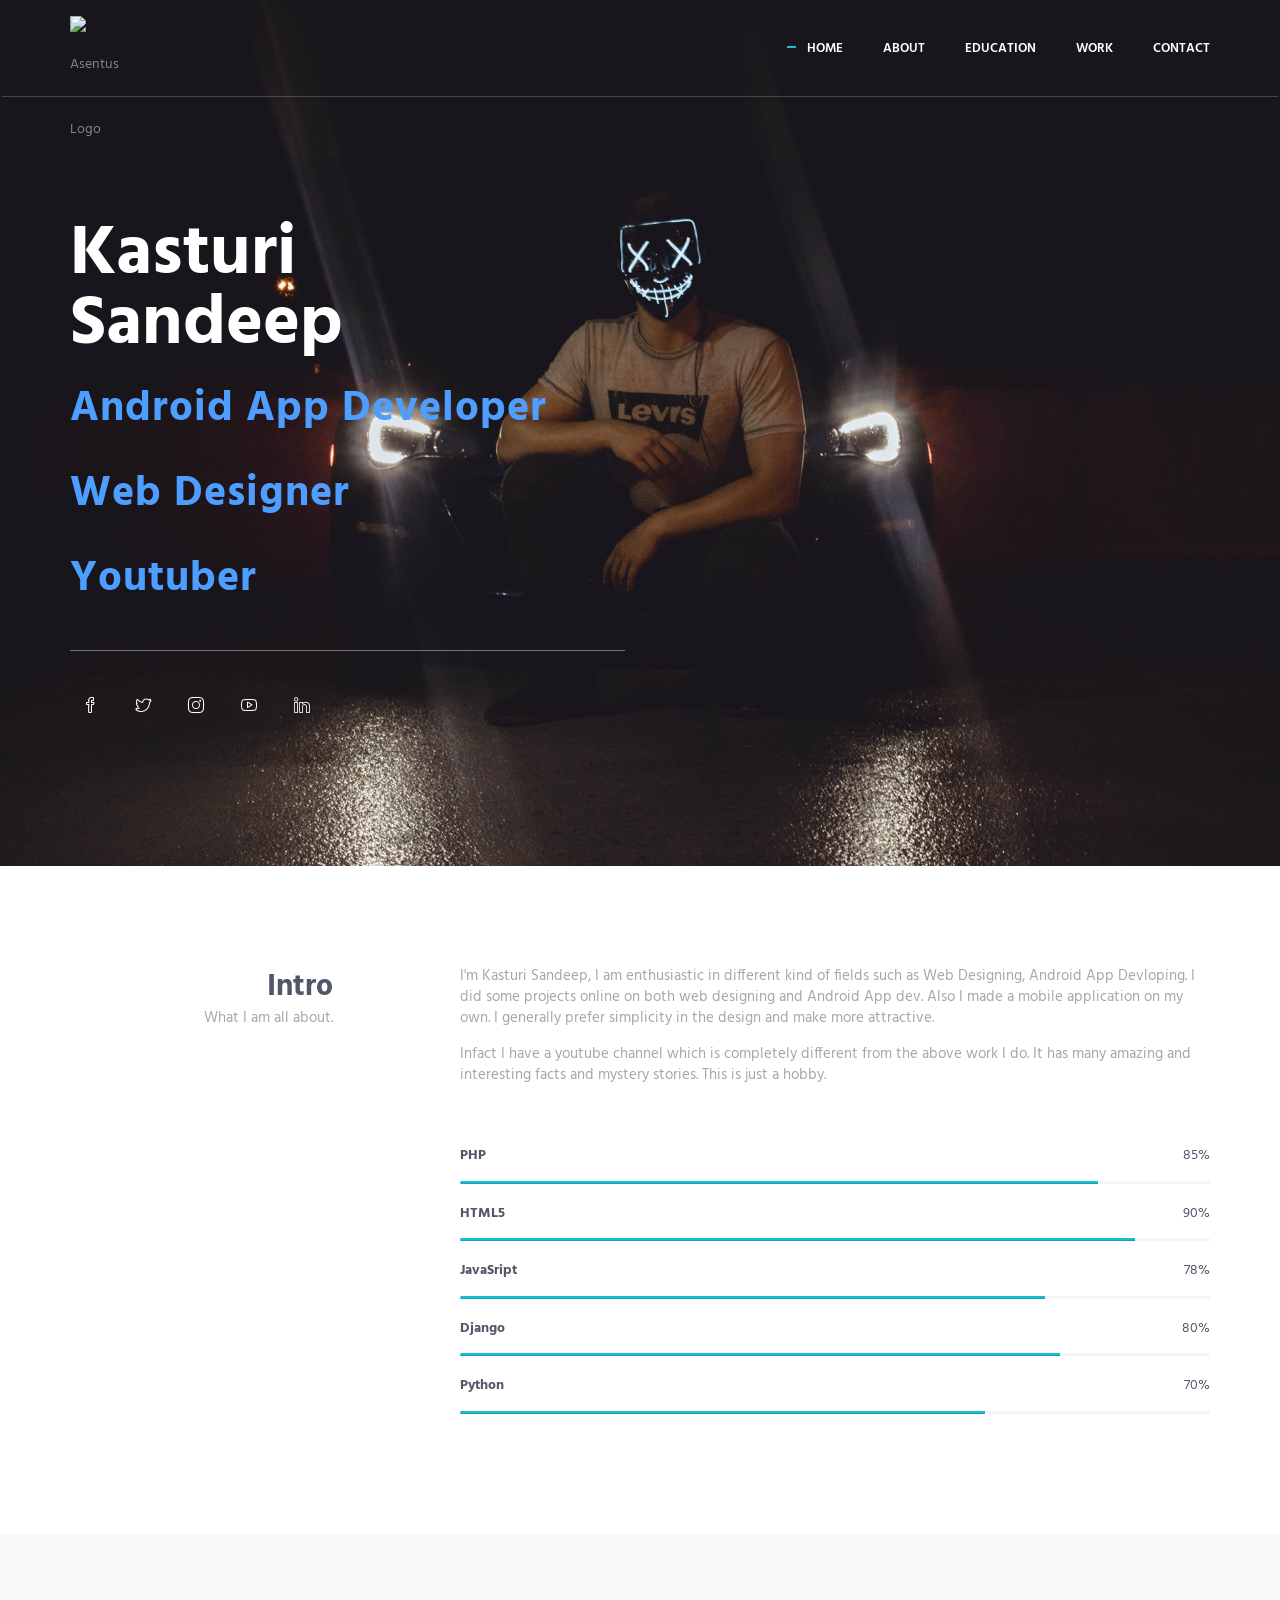
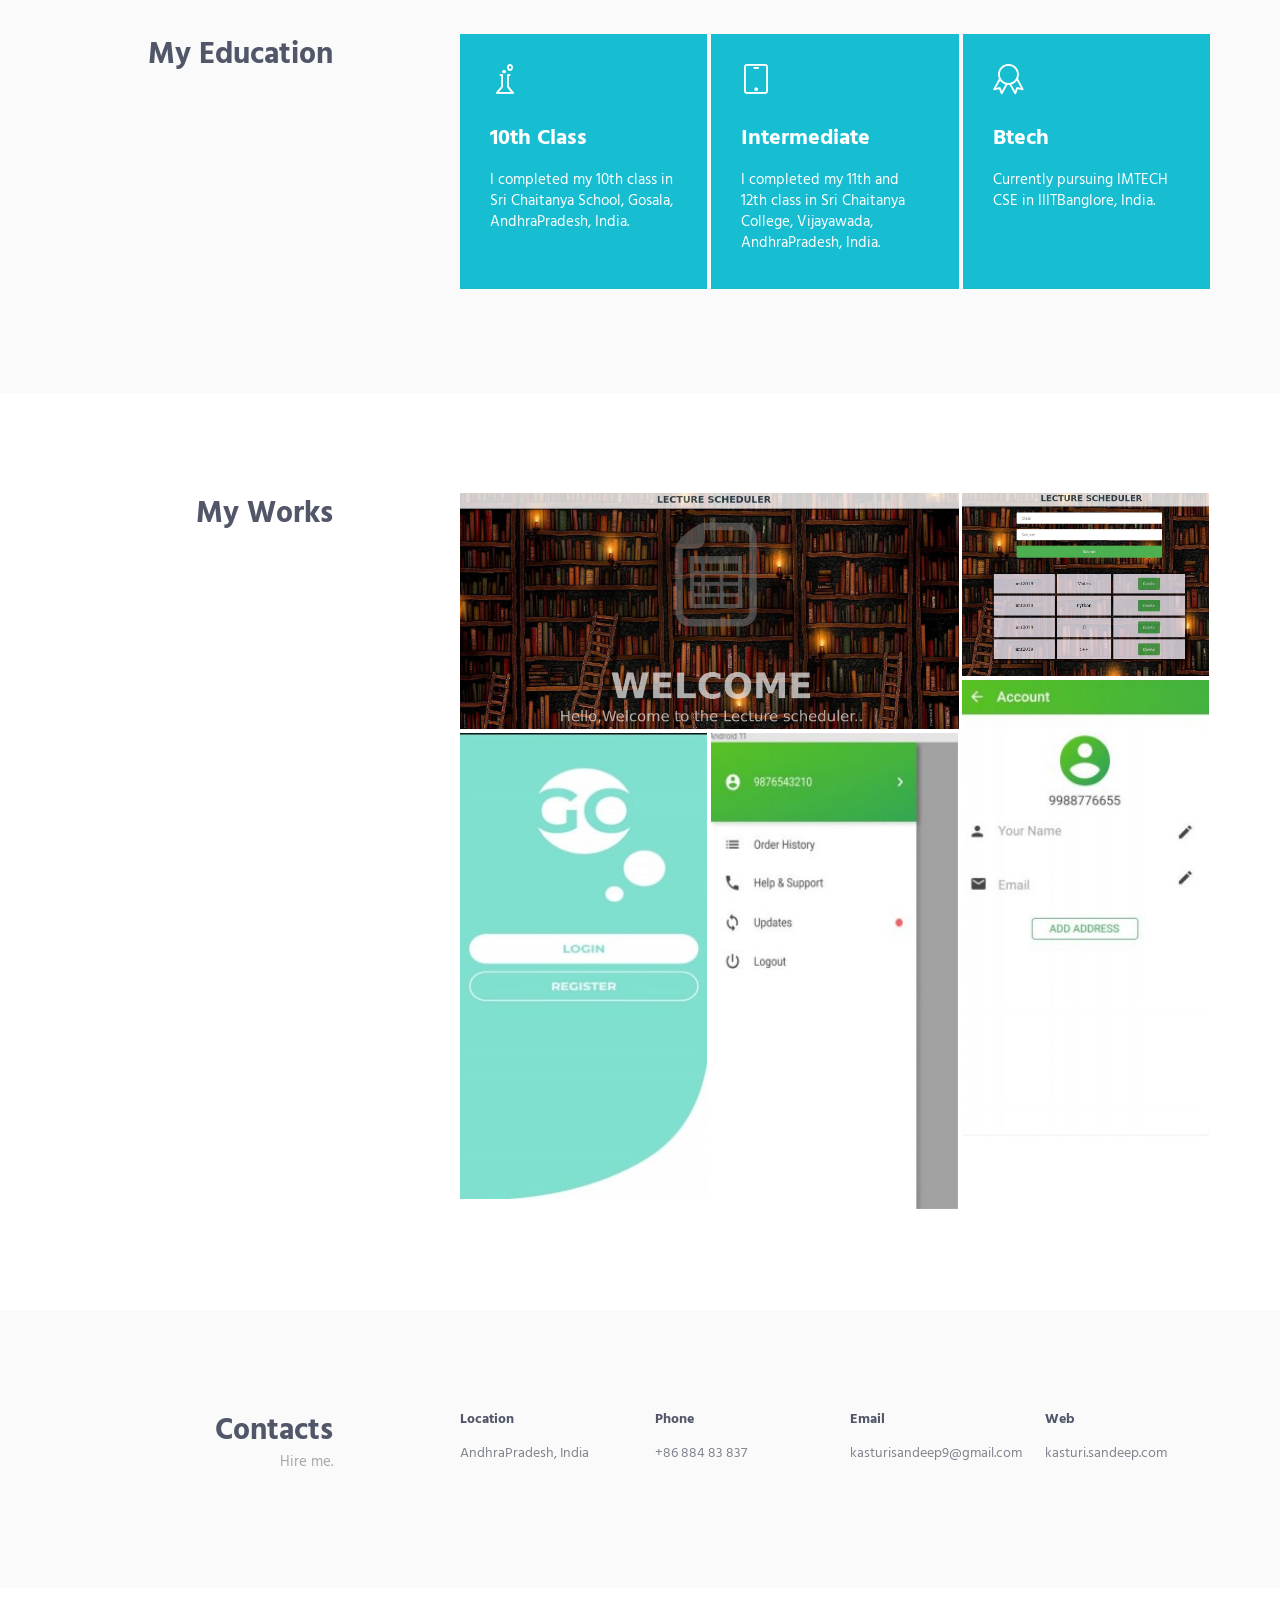
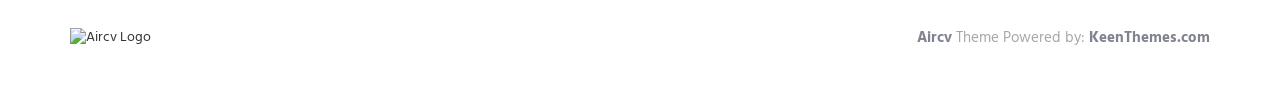
==== commit 9e17cca4: "Merge branch 'mybranch'" ====
--- a/HTML/index.html
+++ b/HTML/index.html
@@ -67,7 +67,7 @@
                             <ul class="nav navbar-nav navbar-nav-right">
                                 <li class="js_nav-item nav-item"><a class="nav-item-child nav-item-hover" href="#body">Home</a></li>
                                 <li class="js_nav-item nav-item"><a class="nav-item-child nav-item-hover" href="#about">About</a></li>
-                                <li class="js_nav-item nav-item"><a class="nav-item-child nav-item-hover" href="#experience">Experience</a></li>
+                                <li class="js_nav-item nav-item"><a class="nav-item-child nav-item-hover" href="#experience">Education</a></li>
                                 <li class="js_nav-item nav-item"><a class="nav-item-child nav-item-hover" href="#work">Work</a></li>
                                 <li class="js_nav-item nav-item"><a class="nav-item-child nav-item-hover" href="#contact">Contact</a></li>
                             </ul>
@@ -110,6 +110,7 @@
 
         <!--========== PAGE LAYOUT ==========-->
         <!-- About -->
+       <!---->
         <div id="about">
             <div class="container content-lg">
                 <div class="row">
@@ -127,27 +128,33 @@
 
                         <!-- Progress Box -->
                         <div class="progress-box">
-                            <h5>PHP <span class="color-heading pull-right">87%</span></h5>
+                            <h5>PHP <span class="color-heading pull-right">85%</span></h5>
                             <div class="progress">
-                                <div class="progress-bar bg-color-base" role="progressbar" data-width="87"></div>
+                                <div class="progress-bar bg-color-base" role="progressbar" data-width="85"></div>
                             </div>
                         </div>
                         <div class="progress-box">
-                            <h5>HTML5 <span class="color-heading pull-right">96%</span></h5>
+                            <h5>HTML5 <span class="color-heading pull-right">90%</span></h5>
                             <div class="progress">
-                                <div class="progress-bar bg-color-base" role="progressbar" data-width="96"></div>
+                                <div class="progress-bar bg-color-base" role="progressbar" data-width="90"></div>
                             </div>
                         </div>
                         <div class="progress-box">
-                            <h5>JavaSript <span class="color-heading pull-right">52%</span></h5>
+                            <h5>JavaSript <span class="color-heading pull-right">78%</span></h5>
                             <div class="progress">
-                                <div class="progress-bar bg-color-base" role="progressbar" data-width="52"></div>
+                                <div class="progress-bar bg-color-base" role="progressbar" data-width="78"></div>
                             </div>
                         </div>
                         <div class="progress-box">
-                            <h5>Photoshop <span class="color-heading pull-right">77%</span></h5>
+                            <h5>Django <span class="color-heading pull-right">80%</span></h5>
                             <div class="progress">
-                                <div class="progress-bar bg-color-base" role="progressbar" data-width="77"></div>
+                                <div class="progress-bar bg-color-base" role="progressbar" data-width="80"></div>
+                            </div>
+                        </div>
+                        <div class="progress-box">
+                            <h5>Python <span class="color-heading pull-right">70%</span></h5>
+                            <div class="progress">
+                                <div class="progress-bar bg-color-base" role="progressbar" data-width="70"></div>
                             </div>
                         </div>
                         <!-- End Progress Box -->
@@ -165,20 +172,20 @@
                     <div class="row">
                         <div class="col-sm-3 sm-margin-b-30">
                             <div class="text-right sm-text-left">
-                                <h2 class="margin-b-0">My Experience</h2>
+                                <h2 class="margin-b-0">My Education</h2>
                                 
                             </div>
                         </div>
                         <div class="col-sm-8 col-sm-offset-1">
                             <div class="row row-space-2 margin-b-4">
                                 <div class="col-md-4 md-margin-b-4">
-                                    <div class="service" data-height="height">
+                                    <div class="service bg-color-base wow zoomIn" data-height="height" data-wow-duration=".3" data-wow-delay=".1s">
                                         <div class="service-element">
-                                            <i class="service-icon icon-chemistry"></i>
+                                            <i class="service-icon color-white icon-chemistry"></i>
                                         </div>
                                         <div class="service-info">
-                                            <h3>HTML5/CSS3</h3>
-                                            <p class="margin-b-5">Lorem ipsum dolor amet consectetur ut consequat siad esqudiat dolor</p>
+                                            <h3 class="color-white">10th Class</h3>
+                                            <p class="color-white margin-b-5">I completed my 10th class in Sri Chaitanya School, Gosala, AndhraPradesh, India.</p>
                                         </div>
                                         <a href="#" class="content-wrapper-link"></a>    
                                     </div>
@@ -189,24 +196,25 @@
                                             <i class="service-icon color-white icon-screen-tablet"></i>
                                         </div>
                                         <div class="service-info">
-                                            <h3 class="color-white">Photoshop</h3>
-                                            <p class="color-white margin-b-5">Lorem ipsum dolor amet consectetur ut consequat siad esqudiat dolor</p>
+                                            <h3 class="color-white">Intermediate</h3>
+                                            <p class="color-white margin-b-5">I completed my 11th and 12th class in Sri Chaitanya College, Vijayawada, AndhraPradesh, India.</p>
                                         </div>
                                         <a href="#" class="content-wrapper-link"></a>    
                                     </div>
                                 </div>
                                 <div class="col-md-4">
-                                    <div class="service" data-height="height">
+                                  <!--  <div class="service" data-height="height">   -->
+                                  <div class="service bg-color-base wow zoomIn" data-height="height" data-wow-duration=".3" data-wow-delay=".1s">
                                         <div class="service-element">
-                                            <i class="service-icon icon-badge"></i>
+                                            <i class="service-icon color-white icon-badge"></i>
                                         </div>
                                         <div class="service-info">
-                                            <h3>Front-end</h3>
-                                            <p class="margin-b-5">Lorem ipsum dolor amet consectetur ut consequat siad esqudiat dolor</p>
+                                            <h3 class="color-white">Btech</h3>
+                                            <p class="color-white margin-b-5">Currently pursuing IMTECH CSE in IIITBanglore, India.</p>
                                         </div>
                                         <a href="#" class="content-wrapper-link"></a>    
                                     </div>
-                                </div>
+                                </div> 
                             </div>
                             <!--// end row -->
                         </div>
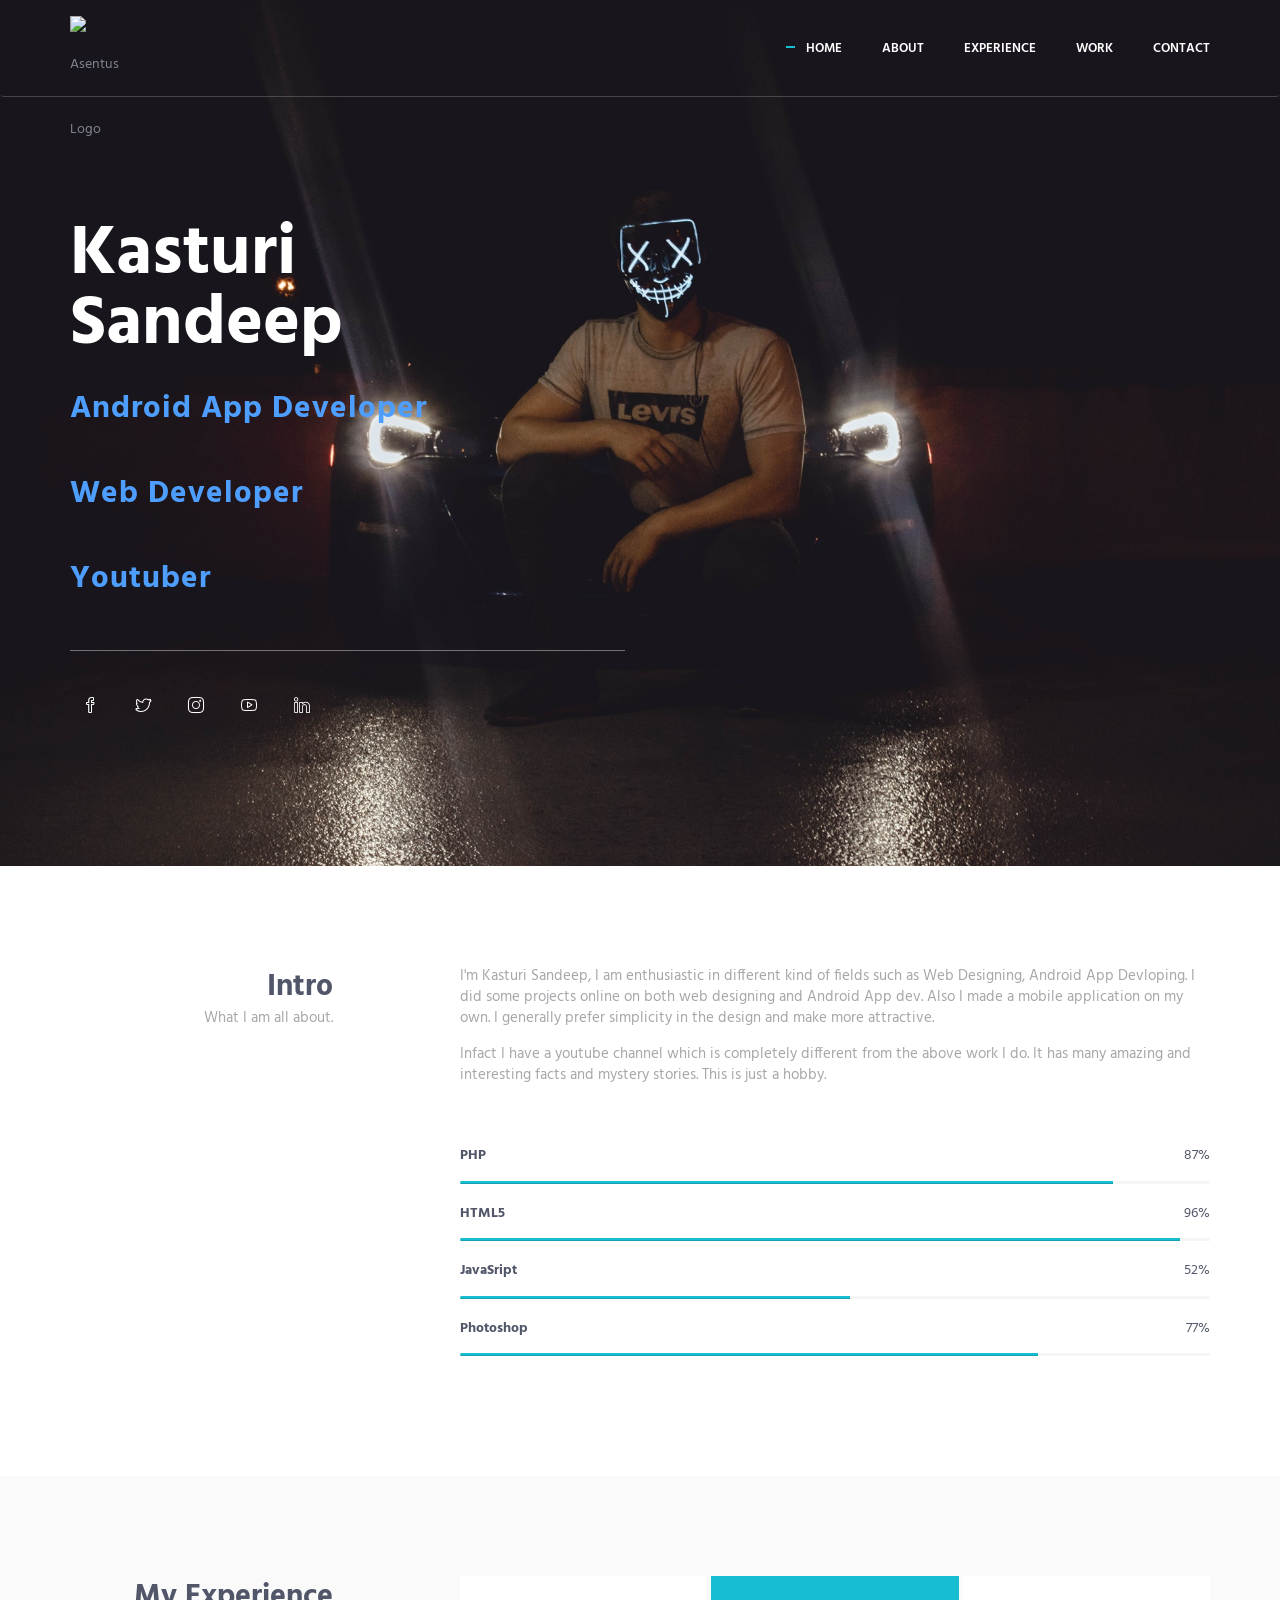
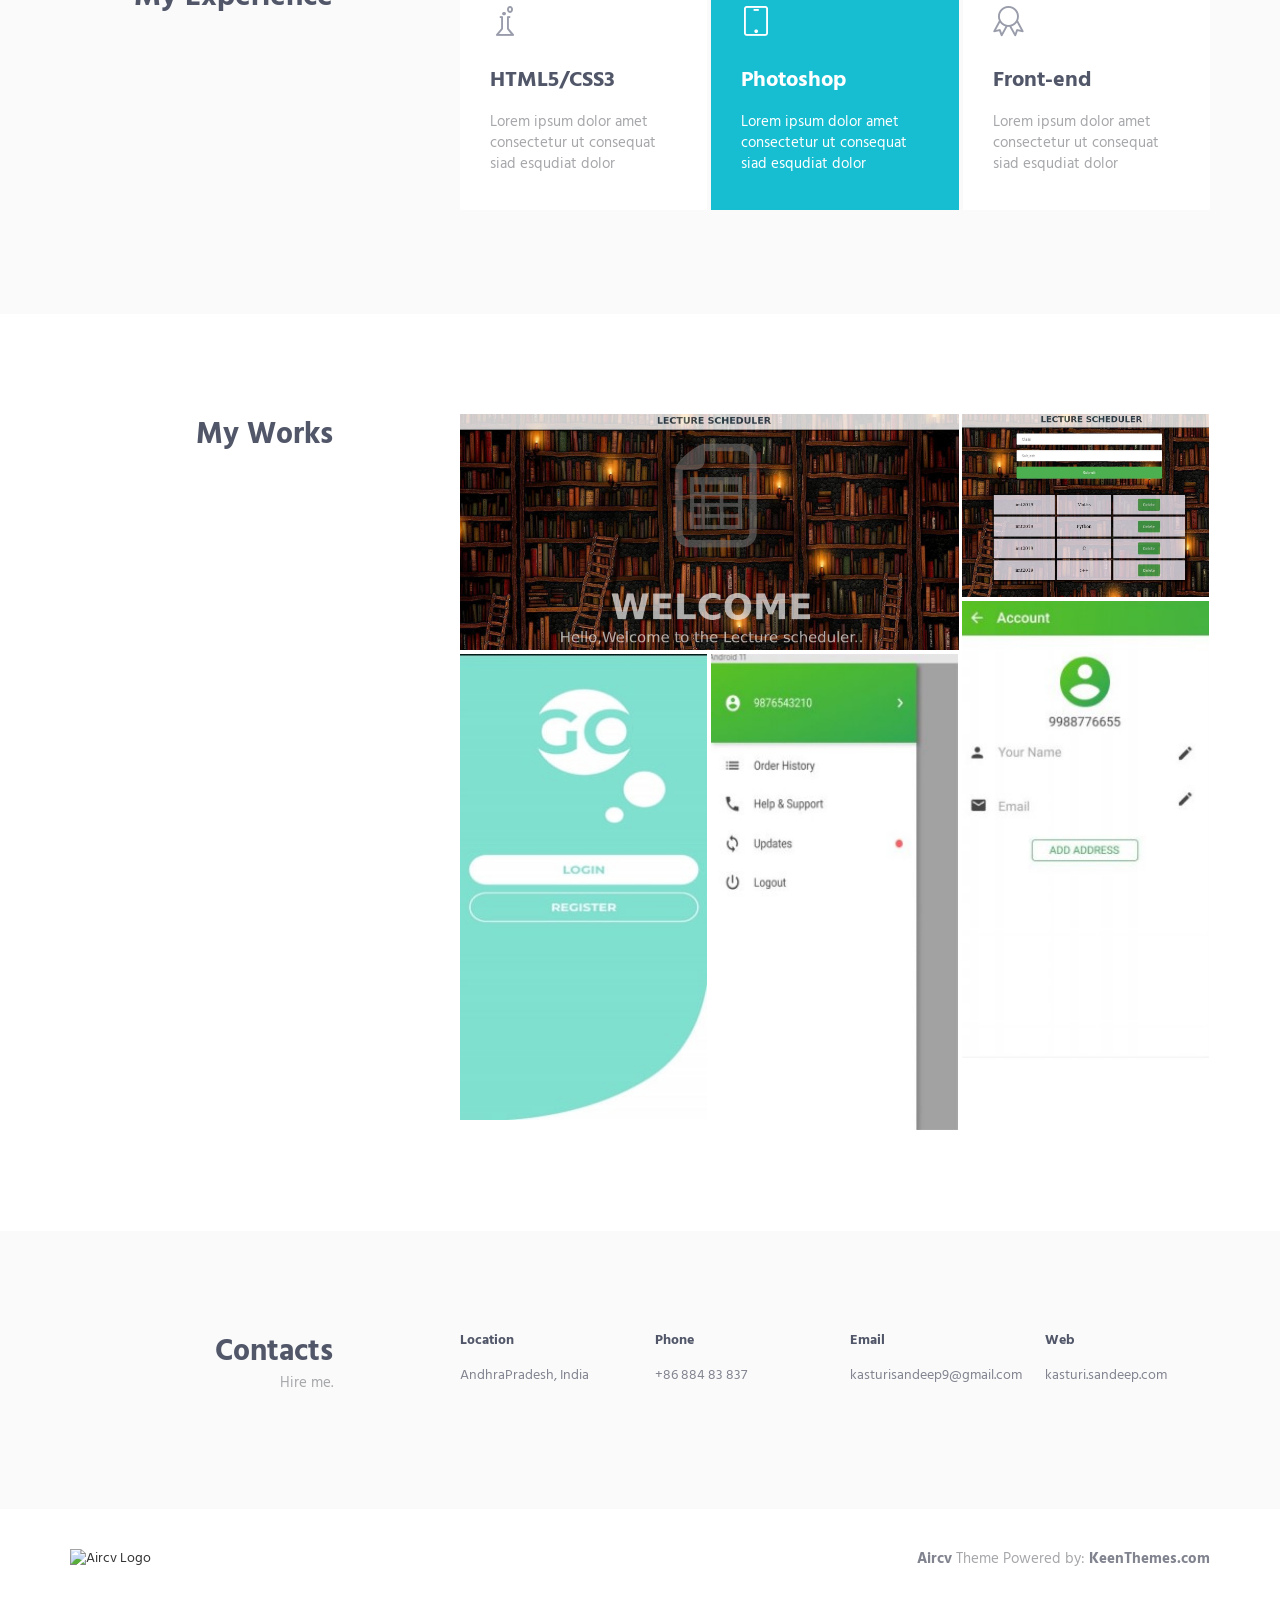
==== commit de126821: "Made some changes in home" ====
--- a/HTML/index.html
+++ b/HTML/index.html
@@ -67,7 +67,7 @@
                             <ul class="nav navbar-nav navbar-nav-right">
                                 <li class="js_nav-item nav-item"><a class="nav-item-child nav-item-hover" href="#body">Home</a></li>
                                 <li class="js_nav-item nav-item"><a class="nav-item-child nav-item-hover" href="#about">About</a></li>
-                                <li class="js_nav-item nav-item"><a class="nav-item-child nav-item-hover" href="#experience">Education</a></li>
+                                <li class="js_nav-item nav-item"><a class="nav-item-child nav-item-hover" href="#experience">Experience</a></li>
                                 <li class="js_nav-item nav-item"><a class="nav-item-child nav-item-hover" href="#work">Work</a></li>
                                 <li class="js_nav-item nav-item"><a class="nav-item-child nav-item-hover" href="#contact">Contact</a></li>
                             </ul>
@@ -90,7 +90,7 @@
                             <!--<p class="promo-block-text">Web Designer,<br/> App Developer &amp;<br/> Youtuber</p> -->
                             <div class="animated-text">
                               <h3>Android App Developer</h3>
-                              <h3>Web Designer</h3>
+                              <h3>Web Developer</h3>
                               <h3>Youtuber</h3>
                             </div>
                         </div>
@@ -110,7 +110,6 @@
 
         <!--========== PAGE LAYOUT ==========-->
         <!-- About -->
-       <!---->
         <div id="about">
             <div class="container content-lg">
                 <div class="row">
@@ -128,33 +127,27 @@
 
                         <!-- Progress Box -->
                         <div class="progress-box">
-                            <h5>PHP <span class="color-heading pull-right">85%</span></h5>
+                            <h5>PHP <span class="color-heading pull-right">87%</span></h5>
                             <div class="progress">
-                                <div class="progress-bar bg-color-base" role="progressbar" data-width="85"></div>
+                                <div class="progress-bar bg-color-base" role="progressbar" data-width="87"></div>
                             </div>
                         </div>
                         <div class="progress-box">
-                            <h5>HTML5 <span class="color-heading pull-right">90%</span></h5>
+                            <h5>HTML5 <span class="color-heading pull-right">96%</span></h5>
                             <div class="progress">
-                                <div class="progress-bar bg-color-base" role="progressbar" data-width="90"></div>
+                                <div class="progress-bar bg-color-base" role="progressbar" data-width="96"></div>
                             </div>
                         </div>
                         <div class="progress-box">
-                            <h5>JavaSript <span class="color-heading pull-right">78%</span></h5>
+                            <h5>JavaSript <span class="color-heading pull-right">52%</span></h5>
                             <div class="progress">
-                                <div class="progress-bar bg-color-base" role="progressbar" data-width="78"></div>
+                                <div class="progress-bar bg-color-base" role="progressbar" data-width="52"></div>
                             </div>
                         </div>
                         <div class="progress-box">
-                            <h5>Django <span class="color-heading pull-right">80%</span></h5>
+                            <h5>Photoshop <span class="color-heading pull-right">77%</span></h5>
                             <div class="progress">
-                                <div class="progress-bar bg-color-base" role="progressbar" data-width="80"></div>
-                            </div>
-                        </div>
-                        <div class="progress-box">
-                            <h5>Python <span class="color-heading pull-right">70%</span></h5>
-                            <div class="progress">
-                                <div class="progress-bar bg-color-base" role="progressbar" data-width="70"></div>
+                                <div class="progress-bar bg-color-base" role="progressbar" data-width="77"></div>
                             </div>
                         </div>
                         <!-- End Progress Box -->
@@ -172,20 +165,20 @@
                     <div class="row">
                         <div class="col-sm-3 sm-margin-b-30">
                             <div class="text-right sm-text-left">
-                                <h2 class="margin-b-0">My Education</h2>
+                                <h2 class="margin-b-0">My Experience</h2>
                                 
                             </div>
                         </div>
                         <div class="col-sm-8 col-sm-offset-1">
                             <div class="row row-space-2 margin-b-4">
                                 <div class="col-md-4 md-margin-b-4">
-                                    <div class="service bg-color-base wow zoomIn" data-height="height" data-wow-duration=".3" data-wow-delay=".1s">
+                                    <div class="service" data-height="height">
                                         <div class="service-element">
-                                            <i class="service-icon color-white icon-chemistry"></i>
+                                            <i class="service-icon icon-chemistry"></i>
                                         </div>
                                         <div class="service-info">
-                                            <h3 class="color-white">10th Class</h3>
-                                            <p class="color-white margin-b-5">I completed my 10th class in Sri Chaitanya School, Gosala, AndhraPradesh, India.</p>
+                                            <h3>HTML5/CSS3</h3>
+                                            <p class="margin-b-5">Lorem ipsum dolor amet consectetur ut consequat siad esqudiat dolor</p>
                                         </div>
                                         <a href="#" class="content-wrapper-link"></a>    
                                     </div>
@@ -196,25 +189,24 @@
                                             <i class="service-icon color-white icon-screen-tablet"></i>
                                         </div>
                                         <div class="service-info">
-                                            <h3 class="color-white">Intermediate</h3>
-                                            <p class="color-white margin-b-5">I completed my 11th and 12th class in Sri Chaitanya College, Vijayawada, AndhraPradesh, India.</p>
+                                            <h3 class="color-white">Photoshop</h3>
+                                            <p class="color-white margin-b-5">Lorem ipsum dolor amet consectetur ut consequat siad esqudiat dolor</p>
                                         </div>
                                         <a href="#" class="content-wrapper-link"></a>    
                                     </div>
                                 </div>
                                 <div class="col-md-4">
-                                  <!--  <div class="service" data-height="height">   -->
-                                  <div class="service bg-color-base wow zoomIn" data-height="height" data-wow-duration=".3" data-wow-delay=".1s">
+                                    <div class="service" data-height="height">
                                         <div class="service-element">
-                                            <i class="service-icon color-white icon-badge"></i>
+                                            <i class="service-icon icon-badge"></i>
                                         </div>
                                         <div class="service-info">
-                                            <h3 class="color-white">Btech</h3>
-                                            <p class="color-white margin-b-5">Currently pursuing IMTECH CSE in IIITBanglore, India.</p>
+                                            <h3>Front-end</h3>
+                                            <p class="margin-b-5">Lorem ipsum dolor amet consectetur ut consequat siad esqudiat dolor</p>
                                         </div>
                                         <a href="#" class="content-wrapper-link"></a>    
                                     </div>
-                                </div> 
+                                </div>
                             </div>
                             <!--// end row -->
                         </div>
--- a/HTML/css/layout.min.css
+++ b/HTML/css/layout.min.css
@@ -1 +1 @@
-.link,body{position:relative;font-family:Hind,sans-serif}.btn-theme,p{line-height:1.4}.btn-theme.active.focus,.btn-theme.active:focus,.btn-theme.focus,.btn-theme:active.focus,.btn-theme:active:focus,.btn-theme:focus,:active,:focus,a,a:active,a:focus,a:hover{outline:0}.btn-theme:hover,.progress-box .progress-bar{transition-property:all;transition-timing-function:cubic-bezier(.7,1,.7,1)}.header .nav-item-child,.link,a,body,em,h1,h2,h3,h4,h5,h6,li,li a,p,span{font-family:Hind,sans-serif}.header .nav-item-hover:after,.link:after,.work .work-overlay:before{content:" "}.back-to-top,.header .nav-item-child,.link{text-transform:uppercase}.back-to-top:focus,.back-to-top:hover,.btn-theme.focus,.btn-theme:focus,.btn-theme:hover,.content-wrapper-link,.header .logo-wrap:focus,.header .logo-wrap:hover,a:active,a:focus,a:hover,h1>a:focus,h2>a:focus,h3>a:focus,h4>a:focus,h5>a:focus,h6>a:focus{text-decoration:none}.container-full-width:after,.container-sm:after{clear:both}html{overflow-x:hidden}body,html,html a{-webkit-font-smoothing:antialiased}p{font-size:15px;font-weight:400;color:#a6a7aa;margin-bottom:15px}em,li,li a{font-size:16px;font-weight:500;color:#515769}a{color:#81848f}a:active,a:focus,a:hover{color:#999caa}.link{font-size:13px;font-weight:600}.back-to-top,.form-control,span{font-weight:400}.link:after{position:absolute;top:8px;right:-15px;width:9px;height:2px;background:#17bed2}span{font-size:14px;color:#bfc1c7}h1,h2,h3,h4,h5,h6{font-weight:700;color:#515769;line-height:1.4;margin:0 0 15px}h1>a,h2>a,h3>a,h4>a,h5>a,h6>a{color:#515769}h1>a:hover,h2>a:hover,h3>a:hover,h4>a:hover,h5>a:hover,h6>a:hover{color:#999caa;text-decoration:none}h1{font-size:40px}h2{font-size:30px}h3,h4{font-size:22px}::selection{color:#fff;background:#17bed2;text-shadow:none}::-webkit-selection{color:#fff;background:#17bed2;text-shadow:none}::-moz-selection{color:#fff;background:#17bed2;text-shadow:none}.section-seperator{border-bottom:1px solid #edf0f2}.content-wrapper-link{position:absolute;top:0;left:0;right:0;bottom:0;display:block;z-index:3}.btn-icon,.btn-theme,.work{position:relative}.btn-theme,.social-icons{display:inline-block;vertical-align:middle;text-align:center}.btn-theme{background-image:none;border-style:solid;white-space:nowrap;-ms-touch-action:manipulation;touch-action:manipulation;cursor:pointer;-webkit-user-select:none;-moz-user-select:none;-ms-user-select:none;user-select:none}.btn-theme:hover{transition-duration:.3s}.btn-theme.active,.btn-theme:active{background-image:none;outline:0}.btn-theme.disabled,.btn-theme[disabled],fieldset[disabled] .btn-theme{cursor:not-allowed;box-shadow:none;opacity:.65;pointer-events:none}.btn-icon{top:1px;margin-right:10px}.btn-white-bg{color:#515769;background:#fff;border-color:transparent;border-width:0}.btn-white-bg.focus,.btn-white-bg:focus,.btn-white-bg:hover{color:#fff;background:#17bed2;border-color:transparent}.btn-white-brd{color:#fff;background:0 0;border-color:#fff;border-width:2px}.btn-white-brd.focus,.btn-white-brd:focus,.btn-white-brd:hover{color:#515769;background:#fff;border-color:#fff}.btn-default-bg{color:#515769;background:#f3f4f5;border-color:transparent;border-width:0}.btn-default-bg.focus,.btn-default-bg:focus,.btn-default-bg:hover{color:#fff;background:#17bed2;border-color:transparent}.btn-theme-sm{font-size:13px;font-weight:600;padding:15px 40px}.btn-theme-md{font-size:15px;font-weight:600;padding:20px 30px}.progress-box .progress{box-shadow:none;height:3px}.progress-box .progress-bar{transition-duration:2s}.social-icons{width:40px;height:40px;font-size:16px;color:#fff;border-radius:50%;padding:11px;transition-duration:.3s;transition-property:all;transition-timing-function:cubic-bezier(.7,1,.7,1)}.work .work-overlay:before,.work .work-popup-overlay{top:0;width:100%;height:100%;transition-property:all;transition-timing-function:cubic-bezier(.7,1,.7,1);transition-duration:.3s;left:0}.social-icons:hover{color:#515769;background:#fff;transition-duration:.3s;transition-property:all;transition-timing-function:cubic-bezier(.7,1,.7,1)}.promo-block{padding:220px 0 130px}.promo-block .promo-block-title{font-size:70px;color:#fff;line-height:1}@media (max-width:480px){.promo-block .promo-block-title{font-size:50px}} .promo-block /*.promo-block-text{font-size:25px;color:#fff}*/ .promo-block .animated-text{position: relative;height: 70px;overflow: hidden} .promo-block .animated-text h3{color: #4e9eff;font-size: 3em;font-weight: 700;line-height: 70px;letter-spacing: 1px} .promo-block .animated-text h3:nth-child(1){animation: text-move 10s infinite};  .promo-block .animated-text h3{font-size: 2.2em}.promo-block .promo-block-divider{border-bottom:1px solid rgba(255,255,255,.4);padding-bottom:20px;margin-bottom:35px}.service{background:#fff;padding:30px}.service .service-element,.service .service-info{-webkit-transform:translate3d(0,0,0);-moz-transform:translate3d(0,0,0);transform:translate3d(0,0,0);transition-duration:.3s;transition-property:all;transition-timing-function:cubic-bezier(.7,1,.7,1)}.service .service-icon{display:block;font-size:30px;color:#999caa;margin-bottom:30px}.service:hover .service-element{opacity:0;-webkit-transform:translate3d(0,-100%,0);-moz-transform:translate3d(0,-100%,0);transform:translate3d(0,-100%,0);transition-duration:.3s;transition-property:all;transition-timing-function:cubic-bezier(.7,1,.7,1)}.service:hover .service-info{-webkit-transform:translate3d(0,-30%,0);-moz-transform:translate3d(0,-30%,0);transform:translate3d(0,-30%,0);transition-duration:.3s;transition-property:all;transition-timing-function:cubic-bezier(.7,1,.7,1)}.work{display:block}.work .work-overlay{position:relative;cursor:pointer}.work .work-overlay:before{position:absolute;background:0 0}.work:hover .work-overlay:before{background:rgba(0,0,0,.5);transition-duration:.3s;transition-property:all;transition-timing-function:cubic-bezier(.7,1,.7,1)}.work .work-popup-overlay{position:fixed;right:0;z-index:99999;opacity:0;visibility:hidden;-webkit-backface-visibility:hidden;backface-visibility:hidden;overflow-x:hidden;background:rgba(81,87,105,.4)}.work .work-popup-overlay-show{opacity:1;visibility:visible;-webkit-backface-visibility:visible;backface-visibility:visible;transition-duration:.3s;transition-property:all;transition-timing-function:cubic-bezier(.7,1,.7,1)}.work .work-popup-content{position:absolute;top:50%;left:0;right:0;width:730px;height:auto;display:block;background:#fff;padding:30px;margin:0 auto;-webkit-transform:translate3d(0,-50%,0);-moz-transform:translate3d(0,-50%,0);transform:translate3d(0,-50%,0)}.header .logo-img,.header .logo-img-main,.header .logo-wrap{display:inline-block}.work .work-popup-content-divider{border-right:1px solid #cdcecf}@media (max-width:768px){.work .work-popup-content{width:95%}.work .work-popup-content-divider{border-right:none;border-bottom:1px solid #cdcecf}}.work .work-popup-close{float:right;font-size:13px;font-weight:700;color:#c5c6cb;transition-duration:.3s;transition-property:all;transition-timing-function:cubic-bezier(.7,1,.7,1)}.work .work-popup-close:hover{color:#aaacb3;transition-duration:.3s;transition-property:all;transition-timing-function:cubic-bezier(.7,1,.7,1)}.work .work-popup-tag{margin:0}.work .work-popup-tag-item{padding:0 2px}.work .work-popup-tag-link{font-size:13px}.footer .footer-logo{width:64px;height:auto}.navbar-fixed-top .navbar-collapse{max-height:100%}.header .navbar{margin-bottom:0;border-bottom:1px solid rgba(255,255,255,.2);transition-duration:.3s;transition-property:all;transition-timing-function:cubic-bezier(.7,1,.7,1)}.header .navbar-toggle{width:25px;height:25px;border:none;padding:0;margin:35px 0}.header .navbar-toggle .toggle-icon{position:relative;width:21px;height:1px;display:inline-block;background:#515769;transition-duration:.3s;transition-property:all;transition-timing-function:cubic-bezier(.7,1,.7,1)}.header .navbar-toggle .toggle-icon:after,.header .navbar-toggle .toggle-icon:before{position:absolute;left:0;background:#515769;content:" "}.header .navbar-toggle .toggle-icon:before{width:10px;height:1px;bottom:10px;-webkit-transform:rotate(0);-moz-transform:rotate(0);transform:rotate(0);transition-duration:.3s;transition-property:all;transition-timing-function:cubic-bezier(.7,1,.7,1)}.header .navbar-toggle .toggle-icon:after{width:16px;height:1px;top:-5px;-webkit-transform:rotate(0);-moz-transform:rotate(0);transform:rotate(0);transition-duration:.3s;transition-property:all;transition-timing-function:cubic-bezier(.7,1,.7,1)}.header .navbar-toggle:hover .toggle-icon{background:#17bed2;transition-duration:.3s;transition-property:all;transition-timing-function:cubic-bezier(.7,1,.7,1)}.header .navbar-toggle:hover .toggle-icon:after,.header .navbar-toggle:hover .toggle-icon:before{width:21px;height:1px;background:#17bed2;transition-duration:.3s;transition-property:all;transition-timing-function:cubic-bezier(.7,1,.7,1)}.header .logo-img-active,.header .logo-img-main,.header .nav-item.active .nav-item-hover:after,.header .nav-item:hover .nav-item-hover:after{transition-duration:.4s;transition-property:all;transition-timing-function:cubic-bezier(.7,1,.7,1)}.header .navbar-toggle:hover .toggle-icon.is-clicked{background:rgba(81,87,105,0)}.header .logo{width:100px;height:100px;float:left;max-height:95px;line-height:65px}.header .logo-wrap{padding:15px 0}.header .logo-img{width:64px;height:auto;max-width:100%;max-height:100%;vertical-align:middle}.header .logo-img-active{display:none}.header .nav-item,.header .nav-item-child{display:block;position:relative}.header .navbar-nav{padding-left:0;margin-bottom:0;list-style:none}.header .nav-item:last-child .nav-item-child{padding-right:0}.header .nav-item.active .nav-item-hover:after,.header .nav-item:hover .nav-item-hover:after{opacity:1}.header .nav-item-child{font-size:13px;font-weight:600;color:#fff;line-height:55px;padding:20px;transition-duration:.3s;transition-property:all;transition-timing-function:cubic-bezier(.7,1,.7,1)}.header .nav-item-child:focus,.header .nav-item-child:hover{background:inherit}.header .nav-item-hover{position:relative}.header .nav-item-hover:after{position:absolute;top:45px;left:0;width:9px;height:2px;background:#17bed2;opacity:0;transition-duration:.4s;transition-property:all;transition-timing-function:cubic-bezier(.7,1,.7,1)}@media (max-width:991px){.header{background:#fff}.header .navbar-toggle{display:block}.header .navbar-collapse.collapse{display:none!important}.header .navbar-collapse.collapse.in{display:block!important}.header .nav-collapse{padding-left:0;padding-right:0}.header .navbar-nav{margin:0;float:none}.header .navbar-nav .nav-item{float:none}.header .menu-container:after,.header .menu-container:before{content:" ";display:table}.header .menu-container:after{clear:both}.header .logo .logo-img-main{display:none}.header .logo .logo-img-active{display:inline-block}.header .nav-item-child{color:#515769;line-height:1.4;padding:12px 12px 12px 15px}.header .nav-item-hover:after{position:absolute;top:19px}}@media (max-width:767px){.header .menu-container{padding-left:15px;padding-right:15px;margin-left:0;margin-right:0}.header .navbar>.container,.header .navbar>.container>.nav-collapse{padding-left:0;padding-right:0;margin-left:0;margin-right:0}.header .navbar>.container{width:auto}}@media (min-width:992px){.header .navbar-nav-right{float:right}.page-on-scroll .header .navbar{background:#fff;border-bottom-color:#f0f0f0;transition-duration:.3s;transition-property:all;transition-timing-function:cubic-bezier(.7,1,.7,1)}.page-on-scroll .header .logo-img-active,.page-on-scroll .header .logo-img-main{transition-duration:.4s;transition-property:all;transition-timing-function:cubic-bezier(.7,1,.7,1)}.page-on-scroll .header .logo-img-main{display:none}.page-on-scroll .header .logo-img-active{display:inline-block}.page-on-scroll .header .nav-item-child{color:#515769;transition-duration:.3s;transition-property:all;transition-timing-function:cubic-bezier(.7,1,.7,1)}}.back-to-top,.back-to-top:hover{color:#fff;transition-property:all;transition-timing-function:cubic-bezier(.7,1,.7,1)}.back-to-top{position:fixed;right:10px;bottom:10px;display:inline-block;z-index:9;width:40px;height:40px;font-size:11px;text-align:center;line-height:3;letter-spacing:1px;background:#515769;border-radius:3px;visibility:hidden;opacity:0;padding:5px;-webkit-transform:translate3d(0,50px,0);-moz-transform:translate3d(0,50px,0);transform:translate3d(0,50px,0);transition-duration:.3s}.container-full-width:after,.container-full-width:before,.container-sm:after,.container-sm:before{content:" ";display:table}.back-to-top:hover{transition-duration:.3s}.back-to-top.back-to-top-is-visible{visibility:visible;opacity:.6;-webkit-transform:translate3d(0,0,0);-moz-transform:translate3d(0,0,0);transform:translate3d(0,0,0);transition-duration:.3s;transition-property:all;transition-timing-function:cubic-bezier(.7,1,.7,1)}.back-to-top.back-to-top-is-visible:hover{opacity:1;transition-duration:.3s;transition-property:all;transition-timing-function:cubic-bezier(.7,1,.7,1)}.back-to-top.back-to-top-fade-out{opacity:.4}.back-to-top.back-to-top-fade-out:hover{opacity:1;transition-duration:.3s;transition-property:all;transition-timing-function:cubic-bezier(.7,1,.7,1)}.form-control{height:50px;font-size:14px;color:#a6a7aa;background:#fafafa;border:none;box-shadow:none;border-radius:0;padding-left:15px}.form-control::-moz-placeholder{color:#a6a7aa}.form-control:-ms-input-placeholder{color:#a6a7aa}.form-control::-webkit-input-placeholder{color:#a6a7aa}.form-control:focus{color:#515769;box-shadow:none}.form-control:focus::-moz-placeholder{color:#515769}.form-control:focus:-ms-input-placeholder{color:#515769}.form-control:focus::-webkit-input-placeholder{color:#515769}.color-base{color:#17bed2!important}.color-white{color:#fff!important}.color-heading{color:#515769!important}.color-subtitle{color:#a6a7aa!important}.color-link{color:#81848f!important}.color-link-hover{color:#999caa!important}.color-sky-light{color:#fafafa!important}.bg-color-base{background:#17bed2!important}.bg-color-white{background:#fff!important}.bg-color-heading{background:#515769!important}.bg-color-subtitle{background:#a6a7aa!important}.bg-color-link{background:#81848f!important}.bg-color-link-hover{background:#999caa!important}.bg-color-sky-light{background:#fafafa!important}.row-space-2{margin-right:-2px;margin-left:-2px}.container-full-width,.container-sm{margin-right:auto;margin-left:auto}.row-space-2>[class*=col-]{padding-left:2px;padding-right:2px}.container-sm{padding-right:15px;padding-left:15px}@media (min-width:768px){.container-sm{width:750px}}@media (min-width:1200px){.container-sm{width:970px}}.content{padding-top:40px;padding-bottom:40px}.content-sm{padding-top:60px;padding-bottom:60px}.content-md{padding-top:80px;padding-bottom:80px}.content-lg{padding-top:100px;padding-bottom:100px}.full-width{width:100%;height:auto}.fweight-300{font-weight:300!important}.fweight-400{font-weight:400!important}.fweight-500{font-weight:500!important}.fweight-600{font-weight:600!important}.fweight-700{font-weight:700!important}.margin-l-0{margin-left:0!important}.margin-l-5{margin-left:5px!important}.margin-l-10{margin-left:10px!important}.margin-l-20{margin-left:20px!important}.margin-r-0{margin-right:0!important}.margin-r-5{margin-right:5px!important}.margin-r-10{margin-right:10px!important}.margin-r-20{margin-right:20px!important}.margin-t-0{margin-top:0!important}.margin-t-5{margin-top:5px!important}.margin-t-10{margin-top:10px!important}.margin-t-20{margin-top:20px!important}.margin-t-30{margin-top:30px!important}.margin-t-40{margin-top:40px!important}.margin-t-50{margin-top:50px!important}.margin-t-60{margin-top:60px!important}.margin-b-0{margin-bottom:0!important}.margin-b-4{margin-bottom:4px!important}.margin-b-5{margin-bottom:5px!important}.margin-b-10{margin-bottom:10px!important}.margin-b-20{margin-bottom:20px!important}.margin-b-30{margin-bottom:30px!important}.margin-b-40{margin-bottom:40px!important}.margin-b-50{margin-bottom:50px!important}.margin-b-60{margin-bottom:60px!important}.margin-b-70{margin-bottom:70px!important}.margin-b-80{margin-bottom:80px!important}.margin-b-90{margin-bottom:90px!important}.margin-b-100{margin-bottom:100px!important}.height-100{height:100px!important}.height-200{height:200px!important}.height-300{height:300px!important}.height-400{height:400px!important}.height-500{height:500px!important}@media (max-width:992px){.md-margin-b-0{margin-bottom:0!important}.md-margin-b-4{margin-bottom:4px!important}.md-margin-b-5{margin-bottom:5px!important}.md-margin-b-10{margin-bottom:10px!important}.md-margin-b-20{margin-bottom:20px!important}.md-margin-b-30{margin-bottom:30px!important}.md-margin-b-40{margin-bottom:40px!important}.md-margin-b-50{margin-bottom:50px!important}.md-margin-b-60{margin-bottom:60px!important}.md-margin-b-70{margin-bottom:70px!important}.md-margin-b-80{margin-bottom:80px!important}.md-margin-b-90{margin-bottom:90px!important}.md-margin-b-100{margin-bottom:100px!important}.md-text-center{text-align:center}.md-text-left{text-align:left}.md-text-right{text-align:right}}@media (max-width:768px){.sm-margin-b-0{margin-bottom:0!important}.sm-margin-b-4{margin-bottom:4px!important}.sm-margin-b-5{margin-bottom:5px!important}.sm-margin-b-10{margin-bottom:10px!important}.sm-margin-b-20{margin-bottom:20px!important}.sm-margin-b-30{margin-bottom:30px!important}.sm-margin-b-40{margin-bottom:40px!important}.sm-margin-b-50{margin-bottom:50px!important}.sm-margin-b-60{margin-bottom:60px!important}.sm-margin-b-70{margin-bottom:70px!important}.sm-margin-b-80{margin-bottom:80px!important}.sm-margin-b-90{margin-bottom:90px!important}.sm-margin-b-100{margin-bottom:100px!important}.sm-text-center{text-align:center}.sm-text-left{text-align:left}.sm-text-right{text-align:right}}@media (max-width:480px){.xs-margin-b-0{margin-bottom:0!important}.xs-margin-b-4{margin-bottom:4px!important}.xs-margin-b-5{margin-bottom:5px!important}.xs-margin-b-10{margin-bottom:10px!important}.xs-margin-b-20{margin-bottom:20px!important}.xs-margin-b-30{margin-bottom:30px!important}.xs-margin-b-40{margin-bottom:40px!important}.xs-margin-b-50{margin-bottom:50px!important}.xs-margin-b-60{margin-bottom:60px!important}.xs-margin-b-70{margin-bottom:70px!important}.xs-margin-b-80{margin-bottom:80px!important}.xs-margin-b-90{margin-bottom:90px!important}.xs-margin-b-100{margin-bottom:100px!important}.xs-text-center{text-align:center}.xs-text-left{text-align:left}.xs-text-right{text-align:right}}+.link,body{position:relative;font-family:Hind,sans-serif}.btn-theme,p{line-height:1.4}.btn-theme.active.focus,.btn-theme.active:focus,.btn-theme.focus,.btn-theme:active.focus,.btn-theme:active:focus,.btn-theme:focus,:active,:focus,a,a:active,a:focus,a:hover{outline:0}.btn-theme:hover,.progress-box .progress-bar{transition-property:all;transition-timing-function:cubic-bezier(.7,1,.7,1)}.header .nav-item-child,.link,a,body,em,h1,h2,h3,h4,h5,h6,li,li a,p,span{font-family:Hind,sans-serif}.header .nav-item-hover:after,.link:after,.work .work-overlay:before{content:" "}.back-to-top,.header .nav-item-child,.link{text-transform:uppercase}.back-to-top:focus,.back-to-top:hover,.btn-theme.focus,.btn-theme:focus,.btn-theme:hover,.content-wrapper-link,.header .logo-wrap:focus,.header .logo-wrap:hover,a:active,a:focus,a:hover,h1>a:focus,h2>a:focus,h3>a:focus,h4>a:focus,h5>a:focus,h6>a:focus{text-decoration:none}.container-full-width:after,.container-sm:after{clear:both}html{overflow-x:hidden}body,html,html a{-webkit-font-smoothing:antialiased}p{font-size:15px;font-weight:400;color:#a6a7aa;margin-bottom:15px}em,li,li a{font-size:16px;font-weight:500;color:#515769}a{color:#81848f}a:active,a:focus,a:hover{color:#999caa}.link{font-size:13px;font-weight:600}.back-to-top,.form-control,span{font-weight:400}.link:after{position:absolute;top:8px;right:-15px;width:9px;height:2px;background:#17bed2}span{font-size:14px;color:#bfc1c7}h1,h2,h3,h4,h5,h6{font-weight:700;color:#515769;line-height:1.4;margin:0 0 15px}h1>a,h2>a,h3>a,h4>a,h5>a,h6>a{color:#515769}h1>a:hover,h2>a:hover,h3>a:hover,h4>a:hover,h5>a:hover,h6>a:hover{color:#999caa;text-decoration:none}h1{font-size:40px}h2{font-size:30px}h3,h4{font-size:22px}::selection{color:#fff;background:#17bed2;text-shadow:none}::-webkit-selection{color:#fff;background:#17bed2;text-shadow:none}::-moz-selection{color:#fff;background:#17bed2;text-shadow:none}.section-seperator{border-bottom:1px solid #edf0f2}.content-wrapper-link{position:absolute;top:0;left:0;right:0;bottom:0;display:block;z-index:3}.btn-icon,.btn-theme,.work{position:relative}.btn-theme,.social-icons{display:inline-block;vertical-align:middle;text-align:center}.btn-theme{background-image:none;border-style:solid;white-space:nowrap;-ms-touch-action:manipulation;touch-action:manipulation;cursor:pointer;-webkit-user-select:none;-moz-user-select:none;-ms-user-select:none;user-select:none}.btn-theme:hover{transition-duration:.3s}.btn-theme.active,.btn-theme:active{background-image:none;outline:0}.btn-theme.disabled,.btn-theme[disabled],fieldset[disabled] .btn-theme{cursor:not-allowed;box-shadow:none;opacity:.65;pointer-events:none}.btn-icon{top:1px;margin-right:10px}.btn-white-bg{color:#515769;background:#fff;border-color:transparent;border-width:0}.btn-white-bg.focus,.btn-white-bg:focus,.btn-white-bg:hover{color:#fff;background:#17bed2;border-color:transparent}.btn-white-brd{color:#fff;background:0 0;border-color:#fff;border-width:2px}.btn-white-brd.focus,.btn-white-brd:focus,.btn-white-brd:hover{color:#515769;background:#fff;border-color:#fff}.btn-default-bg{color:#515769;background:#f3f4f5;border-color:transparent;border-width:0}.btn-default-bg.focus,.btn-default-bg:focus,.btn-default-bg:hover{color:#fff;background:#17bed2;border-color:transparent}.btn-theme-sm{font-size:13px;font-weight:600;padding:15px 40px}.btn-theme-md{font-size:15px;font-weight:600;padding:20px 30px}.progress-box .progress{box-shadow:none;height:3px}.progress-box .progress-bar{transition-duration:2s}.social-icons{width:40px;height:40px;font-size:16px;color:#fff;border-radius:50%;padding:11px;transition-duration:.3s;transition-property:all;transition-timing-function:cubic-bezier(.7,1,.7,1)}.work .work-overlay:before,.work .work-popup-overlay{top:0;width:100%;height:100%;transition-property:all;transition-timing-function:cubic-bezier(.7,1,.7,1);transition-duration:.3s;left:0}.social-icons:hover{color:#515769;background:#fff;transition-duration:.3s;transition-property:all;transition-timing-function:cubic-bezier(.7,1,.7,1)}.promo-block{padding:220px 0 130px}.promo-block .promo-block-title{font-size:70px;color:#fff;line-height:1}@media (max-width:480px){.promo-block .promo-block-title{font-size:50px}} .promo-block /*.promo-block-text{font-size:25px;color:#fff}*/ .promo-block .animated-text{position: relative;height: 70px;overflow: hidden} .promo-block .animated-text h3{color: #4e9eff;font-size: 3em;font-weight: 700;line-height: 70px;letter-spacing: 1px} .promo-block .animated-text h3:nth-child(1){animation: text-move 10s infinite}; .promo-block @keyframes  text-move{0%{margin-top: 0;}25%{margin-top: -70px;}50%{margin-top: -140px;}75%{margin-top: -70px;}100%{margin-top: 0;}}  .promo-block .animated-text h3{font-size: 2.2em}.promo-block .promo-block-divider{border-bottom:1px solid rgba(255,255,255,.4);padding-bottom:20px;margin-bottom:35px}.service{background:#fff;padding:30px}.service .service-element,.service .service-info{-webkit-transform:translate3d(0,0,0);-moz-transform:translate3d(0,0,0);transform:translate3d(0,0,0);transition-duration:.3s;transition-property:all;transition-timing-function:cubic-bezier(.7,1,.7,1)}.service .service-icon{display:block;font-size:30px;color:#999caa;margin-bottom:30px}.service:hover .service-element{opacity:0;-webkit-transform:translate3d(0,-100%,0);-moz-transform:translate3d(0,-100%,0);transform:translate3d(0,-100%,0);transition-duration:.3s;transition-property:all;transition-timing-function:cubic-bezier(.7,1,.7,1)}.service:hover .service-info{-webkit-transform:translate3d(0,-30%,0);-moz-transform:translate3d(0,-30%,0);transform:translate3d(0,-30%,0);transition-duration:.3s;transition-property:all;transition-timing-function:cubic-bezier(.7,1,.7,1)}.work{display:block}.work .work-overlay{position:relative;cursor:pointer}.work .work-overlay:before{position:absolute;background:0 0}.work:hover .work-overlay:before{background:rgba(0,0,0,.5);transition-duration:.3s;transition-property:all;transition-timing-function:cubic-bezier(.7,1,.7,1)}.work .work-popup-overlay{position:fixed;right:0;z-index:99999;opacity:0;visibility:hidden;-webkit-backface-visibility:hidden;backface-visibility:hidden;overflow-x:hidden;background:rgba(81,87,105,.4)}.work .work-popup-overlay-show{opacity:1;visibility:visible;-webkit-backface-visibility:visible;backface-visibility:visible;transition-duration:.3s;transition-property:all;transition-timing-function:cubic-bezier(.7,1,.7,1)}.work .work-popup-content{position:absolute;top:50%;left:0;right:0;width:730px;height:auto;display:block;background:#fff;padding:30px;margin:0 auto;-webkit-transform:translate3d(0,-50%,0);-moz-transform:translate3d(0,-50%,0);transform:translate3d(0,-50%,0)}.header .logo-img,.header .logo-img-main,.header .logo-wrap{display:inline-block}.work .work-popup-content-divider{border-right:1px solid #cdcecf}@media (max-width:768px){.work .work-popup-content{width:95%}.work .work-popup-content-divider{border-right:none;border-bottom:1px solid #cdcecf}}.work .work-popup-close{float:right;font-size:13px;font-weight:700;color:#c5c6cb;transition-duration:.3s;transition-property:all;transition-timing-function:cubic-bezier(.7,1,.7,1)}.work .work-popup-close:hover{color:#aaacb3;transition-duration:.3s;transition-property:all;transition-timing-function:cubic-bezier(.7,1,.7,1)}.work .work-popup-tag{margin:0}.work .work-popup-tag-item{padding:0 2px}.work .work-popup-tag-link{font-size:13px}.footer .footer-logo{width:64px;height:auto}.navbar-fixed-top .navbar-collapse{max-height:100%}.header .navbar{margin-bottom:0;border-bottom:1px solid rgba(255,255,255,.2);transition-duration:.3s;transition-property:all;transition-timing-function:cubic-bezier(.7,1,.7,1)}.header .navbar-toggle{width:25px;height:25px;border:none;padding:0;margin:35px 0}.header .navbar-toggle .toggle-icon{position:relative;width:21px;height:1px;display:inline-block;background:#515769;transition-duration:.3s;transition-property:all;transition-timing-function:cubic-bezier(.7,1,.7,1)}.header .navbar-toggle .toggle-icon:after,.header .navbar-toggle .toggle-icon:before{position:absolute;left:0;background:#515769;content:" "}.header .navbar-toggle .toggle-icon:before{width:10px;height:1px;bottom:10px;-webkit-transform:rotate(0);-moz-transform:rotate(0);transform:rotate(0);transition-duration:.3s;transition-property:all;transition-timing-function:cubic-bezier(.7,1,.7,1)}.header .navbar-toggle .toggle-icon:after{width:16px;height:1px;top:-5px;-webkit-transform:rotate(0);-moz-transform:rotate(0);transform:rotate(0);transition-duration:.3s;transition-property:all;transition-timing-function:cubic-bezier(.7,1,.7,1)}.header .navbar-toggle:hover .toggle-icon{background:#17bed2;transition-duration:.3s;transition-property:all;transition-timing-function:cubic-bezier(.7,1,.7,1)}.header .navbar-toggle:hover .toggle-icon:after,.header .navbar-toggle:hover .toggle-icon:before{width:21px;height:1px;background:#17bed2;transition-duration:.3s;transition-property:all;transition-timing-function:cubic-bezier(.7,1,.7,1)}.header .logo-img-active,.header .logo-img-main,.header .nav-item.active .nav-item-hover:after,.header .nav-item:hover .nav-item-hover:after{transition-duration:.4s;transition-property:all;transition-timing-function:cubic-bezier(.7,1,.7,1)}.header .navbar-toggle:hover .toggle-icon.is-clicked{background:rgba(81,87,105,0)}.header .logo{width:100px;height:100px;float:left;max-height:95px;line-height:65px}.header .logo-wrap{padding:15px 0}.header .logo-img{width:64px;height:auto;max-width:100%;max-height:100%;vertical-align:middle}.header .logo-img-active{display:none}.header .nav-item,.header .nav-item-child{display:block;position:relative}.header .navbar-nav{padding-left:0;margin-bottom:0;list-style:none}.header .nav-item:last-child .nav-item-child{padding-right:0}.header .nav-item.active .nav-item-hover:after,.header .nav-item:hover .nav-item-hover:after{opacity:1}.header .nav-item-child{font-size:13px;font-weight:600;color:#fff;line-height:55px;padding:20px;transition-duration:.3s;transition-property:all;transition-timing-function:cubic-bezier(.7,1,.7,1)}.header .nav-item-child:focus,.header .nav-item-child:hover{background:inherit}.header .nav-item-hover{position:relative}.header .nav-item-hover:after{position:absolute;top:45px;left:0;width:9px;height:2px;background:#17bed2;opacity:0;transition-duration:.4s;transition-property:all;transition-timing-function:cubic-bezier(.7,1,.7,1)}@media (max-width:991px){.header{background:#fff}.header .navbar-toggle{display:block}.header .navbar-collapse.collapse{display:none!important}.header .navbar-collapse.collapse.in{display:block!important}.header .nav-collapse{padding-left:0;padding-right:0}.header .navbar-nav{margin:0;float:none}.header .navbar-nav .nav-item{float:none}.header .menu-container:after,.header .menu-container:before{content:" ";display:table}.header .menu-container:after{clear:both}.header .logo .logo-img-main{display:none}.header .logo .logo-img-active{display:inline-block}.header .nav-item-child{color:#515769;line-height:1.4;padding:12px 12px 12px 15px}.header .nav-item-hover:after{position:absolute;top:19px}}@media (max-width:767px){.header .menu-container{padding-left:15px;padding-right:15px;margin-left:0;margin-right:0}.header .navbar>.container,.header .navbar>.container>.nav-collapse{padding-left:0;padding-right:0;margin-left:0;margin-right:0}.header .navbar>.container{width:auto}}@media (min-width:992px){.header .navbar-nav-right{float:right}.page-on-scroll .header .navbar{background:#fff;border-bottom-color:#f0f0f0;transition-duration:.3s;transition-property:all;transition-timing-function:cubic-bezier(.7,1,.7,1)}.page-on-scroll .header .logo-img-active,.page-on-scroll .header .logo-img-main{transition-duration:.4s;transition-property:all;transition-timing-function:cubic-bezier(.7,1,.7,1)}.page-on-scroll .header .logo-img-main{display:none}.page-on-scroll .header .logo-img-active{display:inline-block}.page-on-scroll .header .nav-item-child{color:#515769;transition-duration:.3s;transition-property:all;transition-timing-function:cubic-bezier(.7,1,.7,1)}}.back-to-top,.back-to-top:hover{color:#fff;transition-property:all;transition-timing-function:cubic-bezier(.7,1,.7,1)}.back-to-top{position:fixed;right:10px;bottom:10px;display:inline-block;z-index:9;width:40px;height:40px;font-size:11px;text-align:center;line-height:3;letter-spacing:1px;background:#515769;border-radius:3px;visibility:hidden;opacity:0;padding:5px;-webkit-transform:translate3d(0,50px,0);-moz-transform:translate3d(0,50px,0);transform:translate3d(0,50px,0);transition-duration:.3s}.container-full-width:after,.container-full-width:before,.container-sm:after,.container-sm:before{content:" ";display:table}.back-to-top:hover{transition-duration:.3s}.back-to-top.back-to-top-is-visible{visibility:visible;opacity:.6;-webkit-transform:translate3d(0,0,0);-moz-transform:translate3d(0,0,0);transform:translate3d(0,0,0);transition-duration:.3s;transition-property:all;transition-timing-function:cubic-bezier(.7,1,.7,1)}.back-to-top.back-to-top-is-visible:hover{opacity:1;transition-duration:.3s;transition-property:all;transition-timing-function:cubic-bezier(.7,1,.7,1)}.back-to-top.back-to-top-fade-out{opacity:.4}.back-to-top.back-to-top-fade-out:hover{opacity:1;transition-duration:.3s;transition-property:all;transition-timing-function:cubic-bezier(.7,1,.7,1)}.form-control{height:50px;font-size:14px;color:#a6a7aa;background:#fafafa;border:none;box-shadow:none;border-radius:0;padding-left:15px}.form-control::-moz-placeholder{color:#a6a7aa}.form-control:-ms-input-placeholder{color:#a6a7aa}.form-control::-webkit-input-placeholder{color:#a6a7aa}.form-control:focus{color:#515769;box-shadow:none}.form-control:focus::-moz-placeholder{color:#515769}.form-control:focus:-ms-input-placeholder{color:#515769}.form-control:focus::-webkit-input-placeholder{color:#515769}.color-base{color:#17bed2!important}.color-white{color:#fff!important}.color-heading{color:#515769!important}.color-subtitle{color:#a6a7aa!important}.color-link{color:#81848f!important}.color-link-hover{color:#999caa!important}.color-sky-light{color:#fafafa!important}.bg-color-base{background:#17bed2!important}.bg-color-white{background:#fff!important}.bg-color-heading{background:#515769!important}.bg-color-subtitle{background:#a6a7aa!important}.bg-color-link{background:#81848f!important}.bg-color-link-hover{background:#999caa!important}.bg-color-sky-light{background:#fafafa!important}.row-space-2{margin-right:-2px;margin-left:-2px}.container-full-width,.container-sm{margin-right:auto;margin-left:auto}.row-space-2>[class*=col-]{padding-left:2px;padding-right:2px}.container-sm{padding-right:15px;padding-left:15px}@media (min-width:768px){.container-sm{width:750px}}@media (min-width:1200px){.container-sm{width:970px}}.content{padding-top:40px;padding-bottom:40px}.content-sm{padding-top:60px;padding-bottom:60px}.content-md{padding-top:80px;padding-bottom:80px}.content-lg{padding-top:100px;padding-bottom:100px}.full-width{width:100%;height:auto}.fweight-300{font-weight:300!important}.fweight-400{font-weight:400!important}.fweight-500{font-weight:500!important}.fweight-600{font-weight:600!important}.fweight-700{font-weight:700!important}.margin-l-0{margin-left:0!important}.margin-l-5{margin-left:5px!important}.margin-l-10{margin-left:10px!important}.margin-l-20{margin-left:20px!important}.margin-r-0{margin-right:0!important}.margin-r-5{margin-right:5px!important}.margin-r-10{margin-right:10px!important}.margin-r-20{margin-right:20px!important}.margin-t-0{margin-top:0!important}.margin-t-5{margin-top:5px!important}.margin-t-10{margin-top:10px!important}.margin-t-20{margin-top:20px!important}.margin-t-30{margin-top:30px!important}.margin-t-40{margin-top:40px!important}.margin-t-50{margin-top:50px!important}.margin-t-60{margin-top:60px!important}.margin-b-0{margin-bottom:0!important}.margin-b-4{margin-bottom:4px!important}.margin-b-5{margin-bottom:5px!important}.margin-b-10{margin-bottom:10px!important}.margin-b-20{margin-bottom:20px!important}.margin-b-30{margin-bottom:30px!important}.margin-b-40{margin-bottom:40px!important}.margin-b-50{margin-bottom:50px!important}.margin-b-60{margin-bottom:60px!important}.margin-b-70{margin-bottom:70px!important}.margin-b-80{margin-bottom:80px!important}.margin-b-90{margin-bottom:90px!important}.margin-b-100{margin-bottom:100px!important}.height-100{height:100px!important}.height-200{height:200px!important}.height-300{height:300px!important}.height-400{height:400px!important}.height-500{height:500px!important}@media (max-width:992px){.md-margin-b-0{margin-bottom:0!important}.md-margin-b-4{margin-bottom:4px!important}.md-margin-b-5{margin-bottom:5px!important}.md-margin-b-10{margin-bottom:10px!important}.md-margin-b-20{margin-bottom:20px!important}.md-margin-b-30{margin-bottom:30px!important}.md-margin-b-40{margin-bottom:40px!important}.md-margin-b-50{margin-bottom:50px!important}.md-margin-b-60{margin-bottom:60px!important}.md-margin-b-70{margin-bottom:70px!important}.md-margin-b-80{margin-bottom:80px!important}.md-margin-b-90{margin-bottom:90px!important}.md-margin-b-100{margin-bottom:100px!important}.md-text-center{text-align:center}.md-text-left{text-align:left}.md-text-right{text-align:right}}@media (max-width:768px){.sm-margin-b-0{margin-bottom:0!important}.sm-margin-b-4{margin-bottom:4px!important}.sm-margin-b-5{margin-bottom:5px!important}.sm-margin-b-10{margin-bottom:10px!important}.sm-margin-b-20{margin-bottom:20px!important}.sm-margin-b-30{margin-bottom:30px!important}.sm-margin-b-40{margin-bottom:40px!important}.sm-margin-b-50{margin-bottom:50px!important}.sm-margin-b-60{margin-bottom:60px!important}.sm-margin-b-70{margin-bottom:70px!important}.sm-margin-b-80{margin-bottom:80px!important}.sm-margin-b-90{margin-bottom:90px!important}.sm-margin-b-100{margin-bottom:100px!important}.sm-text-center{text-align:center}.sm-text-left{text-align:left}.sm-text-right{text-align:right}}@media (max-width:480px){.xs-margin-b-0{margin-bottom:0!important}.xs-margin-b-4{margin-bottom:4px!important}.xs-margin-b-5{margin-bottom:5px!important}.xs-margin-b-10{margin-bottom:10px!important}.xs-margin-b-20{margin-bottom:20px!important}.xs-margin-b-30{margin-bottom:30px!important}.xs-margin-b-40{margin-bottom:40px!important}.xs-margin-b-50{margin-bottom:50px!important}.xs-margin-b-60{margin-bottom:60px!important}.xs-margin-b-70{margin-bottom:70px!important}.xs-margin-b-80{margin-bottom:80px!important}.xs-margin-b-90{margin-bottom:90px!important}.xs-margin-b-100{margin-bottom:100px!important}.xs-text-center{text-align:center}.xs-text-left{text-align:left}.xs-text-right{text-align:right}}
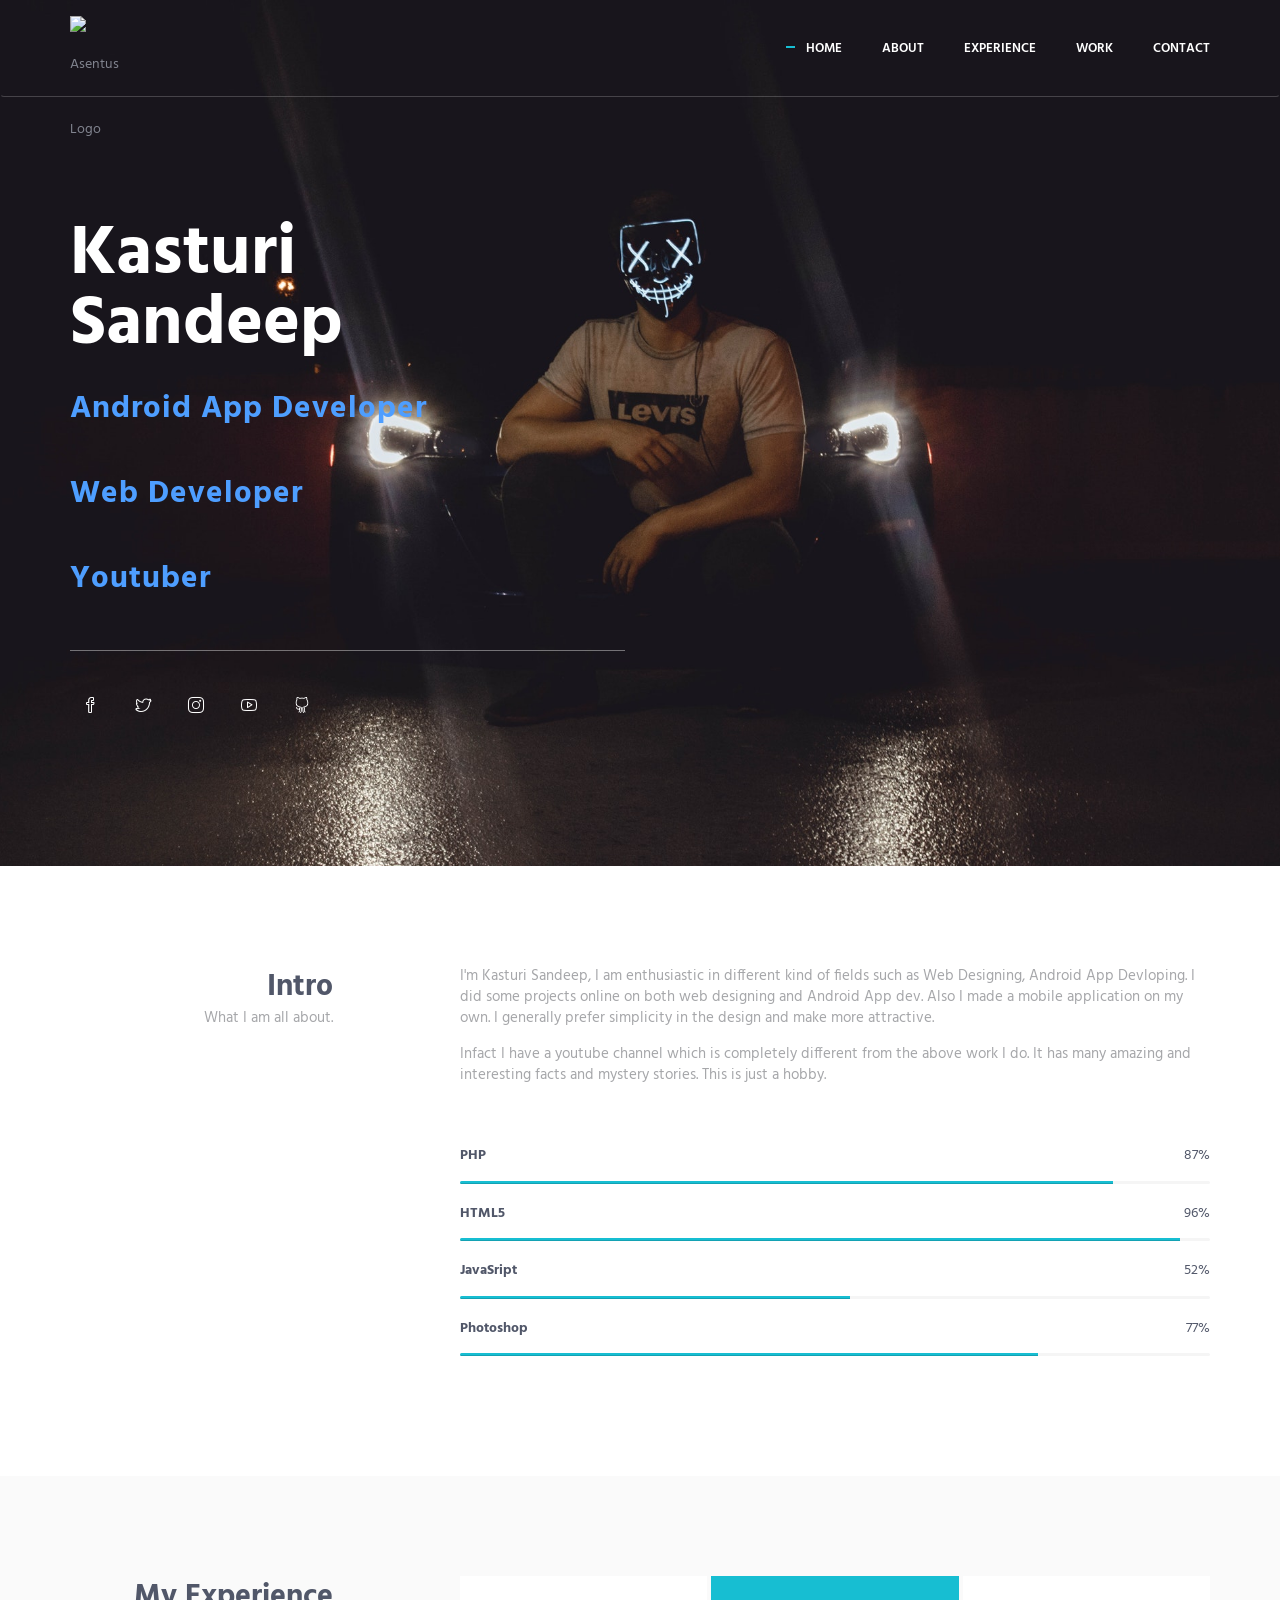
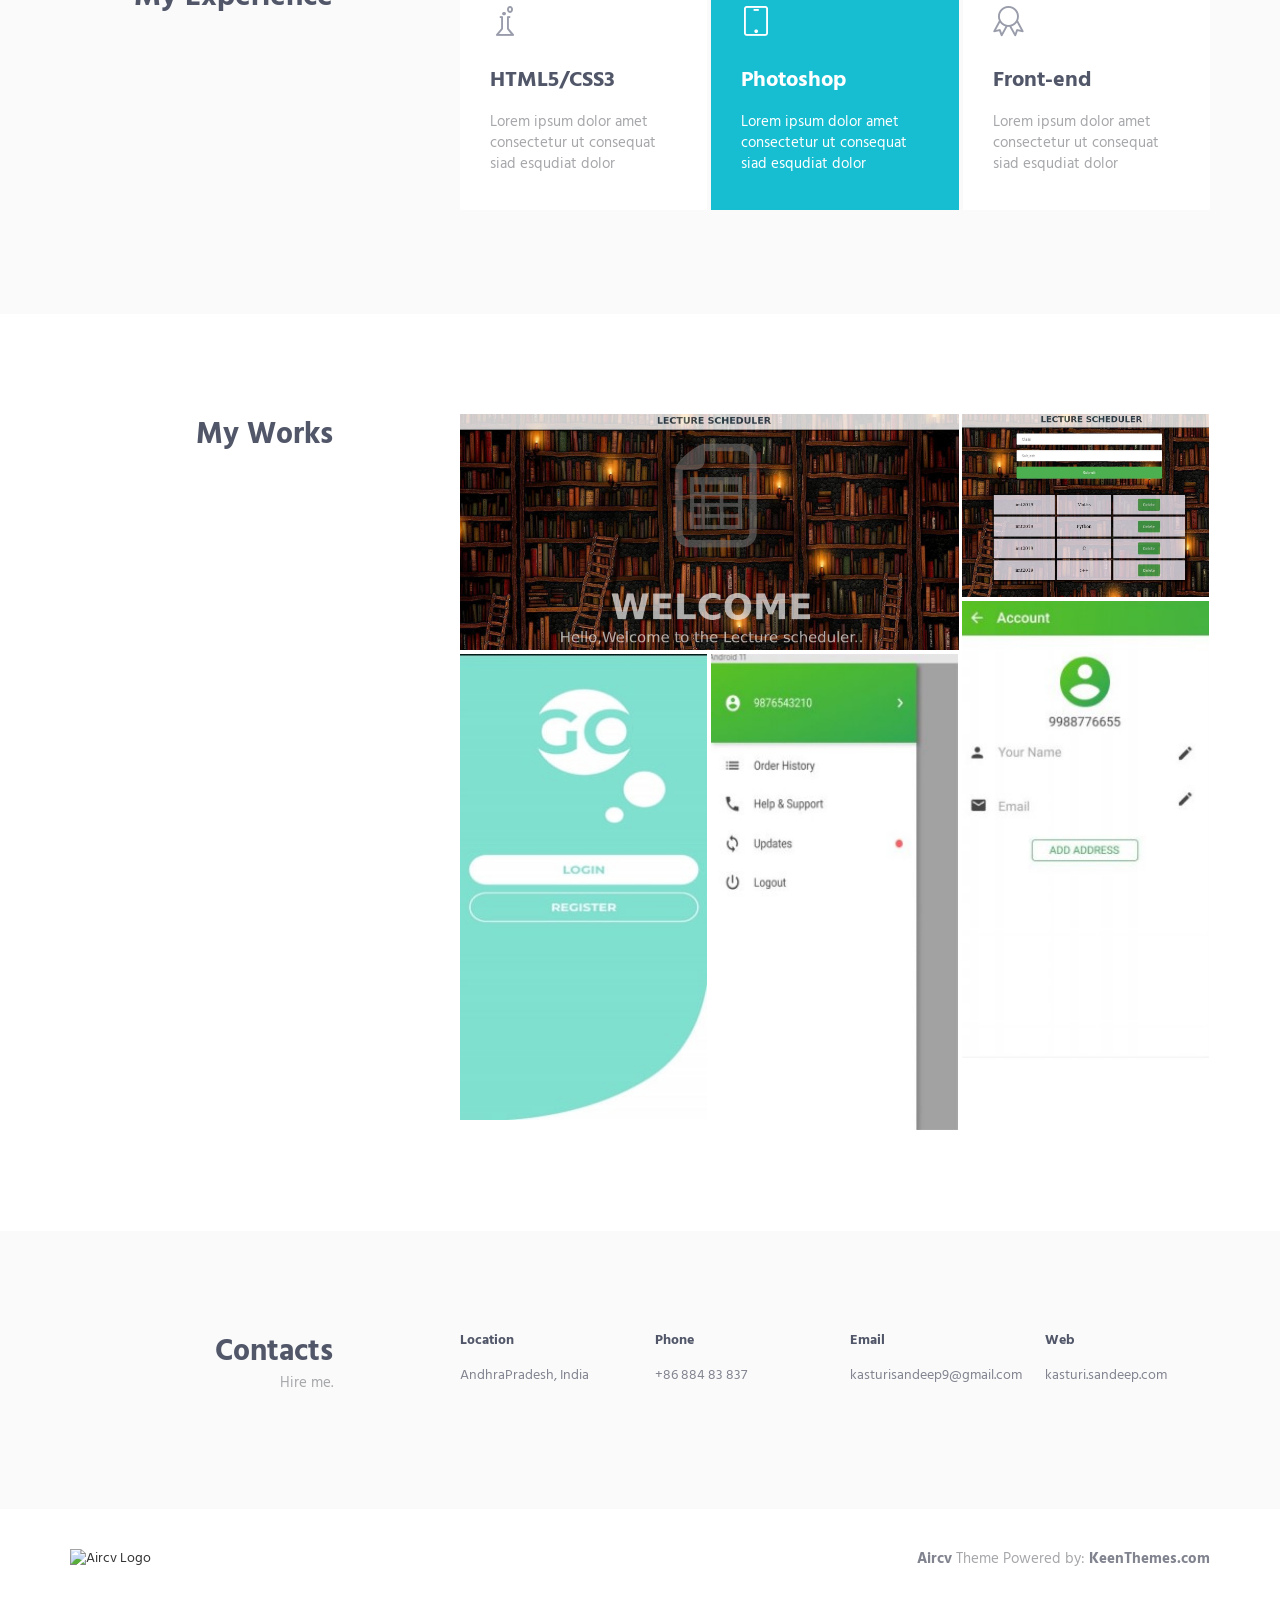
==== commit fec46b07: "Updated the links of my socialmedia profiles" ====
--- a/HTML/index.html
+++ b/HTML/index.html
@@ -95,11 +95,11 @@
                             </div>
                         </div>
                         <ul class="list-inline">
-                            <li><a href="#" class="social-icons"><i class="icon-social-facebook"></i></a></li>
-                            <li><a href="#" class="social-icons"><i class="icon-social-twitter"></i></a></li>
-                            <li><a href="#" class="social-icons"><i class="icon-social-instagram"></i></a></li>
-                            <li><a href="#" class="social-icons"><i class="icon-social-youtube"></i></a></li>
-                            <li><a href="#" class="social-icons"><i class="icon-social-linkedin"></i></a></li>
+                            <li><a href="https://www.facebook.com/kasturi.sandeep.5/" class="social-icons"><i class="icon-social-facebook"></i></a></li>
+                            <li><a href="https://twitter.com/KasturiSandeep1?s=08" class="social-icons"><i class="icon-social-twitter"></i></a></li>
+                            <li><a href="https://www.instagram.com/chillsandeep9/" class="social-icons"><i class="icon-social-instagram"></i></a></li>
+                            <li><a href="https://www.youtube.com/channel/UCi8Di5qMB1vQZrlb3VEMIdg" class="social-icons"><i class="icon-social-youtube"></i></a></li>
+                            <li><a href="https://github.com/kasturisandeep" class="social-icons"><i class="icon-social-github"></i></a></li>
                         </ul>
                     </div>
                 </div>
--- a/HTML/css/layout.min.css
+++ b/HTML/css/layout.min.css
@@ -1 +1 @@
-.link,body{position:relative;font-family:Hind,sans-serif}.btn-theme,p{line-height:1.4}.btn-theme.active.focus,.btn-theme.active:focus,.btn-theme.focus,.btn-theme:active.focus,.btn-theme:active:focus,.btn-theme:focus,:active,:focus,a,a:active,a:focus,a:hover{outline:0}.btn-theme:hover,.progress-box .progress-bar{transition-property:all;transition-timing-function:cubic-bezier(.7,1,.7,1)}.header .nav-item-child,.link,a,body,em,h1,h2,h3,h4,h5,h6,li,li a,p,span{font-family:Hind,sans-serif}.header .nav-item-hover:after,.link:after,.work .work-overlay:before{content:" "}.back-to-top,.header .nav-item-child,.link{text-transform:uppercase}.back-to-top:focus,.back-to-top:hover,.btn-theme.focus,.btn-theme:focus,.btn-theme:hover,.content-wrapper-link,.header .logo-wrap:focus,.header .logo-wrap:hover,a:active,a:focus,a:hover,h1>a:focus,h2>a:focus,h3>a:focus,h4>a:focus,h5>a:focus,h6>a:focus{text-decoration:none}.container-full-width:after,.container-sm:after{clear:both}html{overflow-x:hidden}body,html,html a{-webkit-font-smoothing:antialiased}p{font-size:15px;font-weight:400;color:#a6a7aa;margin-bottom:15px}em,li,li a{font-size:16px;font-weight:500;color:#515769}a{color:#81848f}a:active,a:focus,a:hover{color:#999caa}.link{font-size:13px;font-weight:600}.back-to-top,.form-control,span{font-weight:400}.link:after{position:absolute;top:8px;right:-15px;width:9px;height:2px;background:#17bed2}span{font-size:14px;color:#bfc1c7}h1,h2,h3,h4,h5,h6{font-weight:700;color:#515769;line-height:1.4;margin:0 0 15px}h1>a,h2>a,h3>a,h4>a,h5>a,h6>a{color:#515769}h1>a:hover,h2>a:hover,h3>a:hover,h4>a:hover,h5>a:hover,h6>a:hover{color:#999caa;text-decoration:none}h1{font-size:40px}h2{font-size:30px}h3,h4{font-size:22px}::selection{color:#fff;background:#17bed2;text-shadow:none}::-webkit-selection{color:#fff;background:#17bed2;text-shadow:none}::-moz-selection{color:#fff;background:#17bed2;text-shadow:none}.section-seperator{border-bottom:1px solid #edf0f2}.content-wrapper-link{position:absolute;top:0;left:0;right:0;bottom:0;display:block;z-index:3}.btn-icon,.btn-theme,.work{position:relative}.btn-theme,.social-icons{display:inline-block;vertical-align:middle;text-align:center}.btn-theme{background-image:none;border-style:solid;white-space:nowrap;-ms-touch-action:manipulation;touch-action:manipulation;cursor:pointer;-webkit-user-select:none;-moz-user-select:none;-ms-user-select:none;user-select:none}.btn-theme:hover{transition-duration:.3s}.btn-theme.active,.btn-theme:active{background-image:none;outline:0}.btn-theme.disabled,.btn-theme[disabled],fieldset[disabled] .btn-theme{cursor:not-allowed;box-shadow:none;opacity:.65;pointer-events:none}.btn-icon{top:1px;margin-right:10px}.btn-white-bg{color:#515769;background:#fff;border-color:transparent;border-width:0}.btn-white-bg.focus,.btn-white-bg:focus,.btn-white-bg:hover{color:#fff;background:#17bed2;border-color:transparent}.btn-white-brd{color:#fff;background:0 0;border-color:#fff;border-width:2px}.btn-white-brd.focus,.btn-white-brd:focus,.btn-white-brd:hover{color:#515769;background:#fff;border-color:#fff}.btn-default-bg{color:#515769;background:#f3f4f5;border-color:transparent;border-width:0}.btn-default-bg.focus,.btn-default-bg:focus,.btn-default-bg:hover{color:#fff;background:#17bed2;border-color:transparent}.btn-theme-sm{font-size:13px;font-weight:600;padding:15px 40px}.btn-theme-md{font-size:15px;font-weight:600;padding:20px 30px}.progress-box .progress{box-shadow:none;height:3px}.progress-box .progress-bar{transition-duration:2s}.social-icons{width:40px;height:40px;font-size:16px;color:#fff;border-radius:50%;padding:11px;transition-duration:.3s;transition-property:all;transition-timing-function:cubic-bezier(.7,1,.7,1)}.work .work-overlay:before,.work .work-popup-overlay{top:0;width:100%;height:100%;transition-property:all;transition-timing-function:cubic-bezier(.7,1,.7,1);transition-duration:.3s;left:0}.social-icons:hover{color:#515769;background:#fff;transition-duration:.3s;transition-property:all;transition-timing-function:cubic-bezier(.7,1,.7,1)}.promo-block{padding:220px 0 130px}.promo-block .promo-block-title{font-size:70px;color:#fff;line-height:1}@media (max-width:480px){.promo-block .promo-block-title{font-size:50px}} .promo-block /*.promo-block-text{font-size:25px;color:#fff}*/ .promo-block .animated-text{position: relative;height: 70px;overflow: hidden} .promo-block .animated-text h3{color: #4e9eff;font-size: 3em;font-weight: 700;line-height: 70px;letter-spacing: 1px} .promo-block .animated-text h3:nth-child(1){animation: text-move 10s infinite}; .promo-block @keyframes  text-move{0%{margin-top: 0;}25%{margin-top: -70px;}50%{margin-top: -140px;}75%{margin-top: -70px;}100%{margin-top: 0;}}  .promo-block .animated-text h3{font-size: 2.2em}.promo-block .promo-block-divider{border-bottom:1px solid rgba(255,255,255,.4);padding-bottom:20px;margin-bottom:35px}.service{background:#fff;padding:30px}.service .service-element,.service .service-info{-webkit-transform:translate3d(0,0,0);-moz-transform:translate3d(0,0,0);transform:translate3d(0,0,0);transition-duration:.3s;transition-property:all;transition-timing-function:cubic-bezier(.7,1,.7,1)}.service .service-icon{display:block;font-size:30px;color:#999caa;margin-bottom:30px}.service:hover .service-element{opacity:0;-webkit-transform:translate3d(0,-100%,0);-moz-transform:translate3d(0,-100%,0);transform:translate3d(0,-100%,0);transition-duration:.3s;transition-property:all;transition-timing-function:cubic-bezier(.7,1,.7,1)}.service:hover .service-info{-webkit-transform:translate3d(0,-30%,0);-moz-transform:translate3d(0,-30%,0);transform:translate3d(0,-30%,0);transition-duration:.3s;transition-property:all;transition-timing-function:cubic-bezier(.7,1,.7,1)}.work{display:block}.work .work-overlay{position:relative;cursor:pointer}.work .work-overlay:before{position:absolute;background:0 0}.work:hover .work-overlay:before{background:rgba(0,0,0,.5);transition-duration:.3s;transition-property:all;transition-timing-function:cubic-bezier(.7,1,.7,1)}.work .work-popup-overlay{position:fixed;right:0;z-index:99999;opacity:0;visibility:hidden;-webkit-backface-visibility:hidden;backface-visibility:hidden;overflow-x:hidden;background:rgba(81,87,105,.4)}.work .work-popup-overlay-show{opacity:1;visibility:visible;-webkit-backface-visibility:visible;backface-visibility:visible;transition-duration:.3s;transition-property:all;transition-timing-function:cubic-bezier(.7,1,.7,1)}.work .work-popup-content{position:absolute;top:50%;left:0;right:0;width:730px;height:auto;display:block;background:#fff;padding:30px;margin:0 auto;-webkit-transform:translate3d(0,-50%,0);-moz-transform:translate3d(0,-50%,0);transform:translate3d(0,-50%,0)}.header .logo-img,.header .logo-img-main,.header .logo-wrap{display:inline-block}.work .work-popup-content-divider{border-right:1px solid #cdcecf}@media (max-width:768px){.work .work-popup-content{width:95%}.work .work-popup-content-divider{border-right:none;border-bottom:1px solid #cdcecf}}.work .work-popup-close{float:right;font-size:13px;font-weight:700;color:#c5c6cb;transition-duration:.3s;transition-property:all;transition-timing-function:cubic-bezier(.7,1,.7,1)}.work .work-popup-close:hover{color:#aaacb3;transition-duration:.3s;transition-property:all;transition-timing-function:cubic-bezier(.7,1,.7,1)}.work .work-popup-tag{margin:0}.work .work-popup-tag-item{padding:0 2px}.work .work-popup-tag-link{font-size:13px}.footer .footer-logo{width:64px;height:auto}.navbar-fixed-top .navbar-collapse{max-height:100%}.header .navbar{margin-bottom:0;border-bottom:1px solid rgba(255,255,255,.2);transition-duration:.3s;transition-property:all;transition-timing-function:cubic-bezier(.7,1,.7,1)}.header .navbar-toggle{width:25px;height:25px;border:none;padding:0;margin:35px 0}.header .navbar-toggle .toggle-icon{position:relative;width:21px;height:1px;display:inline-block;background:#515769;transition-duration:.3s;transition-property:all;transition-timing-function:cubic-bezier(.7,1,.7,1)}.header .navbar-toggle .toggle-icon:after,.header .navbar-toggle .toggle-icon:before{position:absolute;left:0;background:#515769;content:" "}.header .navbar-toggle .toggle-icon:before{width:10px;height:1px;bottom:10px;-webkit-transform:rotate(0);-moz-transform:rotate(0);transform:rotate(0);transition-duration:.3s;transition-property:all;transition-timing-function:cubic-bezier(.7,1,.7,1)}.header .navbar-toggle .toggle-icon:after{width:16px;height:1px;top:-5px;-webkit-transform:rotate(0);-moz-transform:rotate(0);transform:rotate(0);transition-duration:.3s;transition-property:all;transition-timing-function:cubic-bezier(.7,1,.7,1)}.header .navbar-toggle:hover .toggle-icon{background:#17bed2;transition-duration:.3s;transition-property:all;transition-timing-function:cubic-bezier(.7,1,.7,1)}.header .navbar-toggle:hover .toggle-icon:after,.header .navbar-toggle:hover .toggle-icon:before{width:21px;height:1px;background:#17bed2;transition-duration:.3s;transition-property:all;transition-timing-function:cubic-bezier(.7,1,.7,1)}.header .logo-img-active,.header .logo-img-main,.header .nav-item.active .nav-item-hover:after,.header .nav-item:hover .nav-item-hover:after{transition-duration:.4s;transition-property:all;transition-timing-function:cubic-bezier(.7,1,.7,1)}.header .navbar-toggle:hover .toggle-icon.is-clicked{background:rgba(81,87,105,0)}.header .logo{width:100px;height:100px;float:left;max-height:95px;line-height:65px}.header .logo-wrap{padding:15px 0}.header .logo-img{width:64px;height:auto;max-width:100%;max-height:100%;vertical-align:middle}.header .logo-img-active{display:none}.header .nav-item,.header .nav-item-child{display:block;position:relative}.header .navbar-nav{padding-left:0;margin-bottom:0;list-style:none}.header .nav-item:last-child .nav-item-child{padding-right:0}.header .nav-item.active .nav-item-hover:after,.header .nav-item:hover .nav-item-hover:after{opacity:1}.header .nav-item-child{font-size:13px;font-weight:600;color:#fff;line-height:55px;padding:20px;transition-duration:.3s;transition-property:all;transition-timing-function:cubic-bezier(.7,1,.7,1)}.header .nav-item-child:focus,.header .nav-item-child:hover{background:inherit}.header .nav-item-hover{position:relative}.header .nav-item-hover:after{position:absolute;top:45px;left:0;width:9px;height:2px;background:#17bed2;opacity:0;transition-duration:.4s;transition-property:all;transition-timing-function:cubic-bezier(.7,1,.7,1)}@media (max-width:991px){.header{background:#fff}.header .navbar-toggle{display:block}.header .navbar-collapse.collapse{display:none!important}.header .navbar-collapse.collapse.in{display:block!important}.header .nav-collapse{padding-left:0;padding-right:0}.header .navbar-nav{margin:0;float:none}.header .navbar-nav .nav-item{float:none}.header .menu-container:after,.header .menu-container:before{content:" ";display:table}.header .menu-container:after{clear:both}.header .logo .logo-img-main{display:none}.header .logo .logo-img-active{display:inline-block}.header .nav-item-child{color:#515769;line-height:1.4;padding:12px 12px 12px 15px}.header .nav-item-hover:after{position:absolute;top:19px}}@media (max-width:767px){.header .menu-container{padding-left:15px;padding-right:15px;margin-left:0;margin-right:0}.header .navbar>.container,.header .navbar>.container>.nav-collapse{padding-left:0;padding-right:0;margin-left:0;margin-right:0}.header .navbar>.container{width:auto}}@media (min-width:992px){.header .navbar-nav-right{float:right}.page-on-scroll .header .navbar{background:#fff;border-bottom-color:#f0f0f0;transition-duration:.3s;transition-property:all;transition-timing-function:cubic-bezier(.7,1,.7,1)}.page-on-scroll .header .logo-img-active,.page-on-scroll .header .logo-img-main{transition-duration:.4s;transition-property:all;transition-timing-function:cubic-bezier(.7,1,.7,1)}.page-on-scroll .header .logo-img-main{display:none}.page-on-scroll .header .logo-img-active{display:inline-block}.page-on-scroll .header .nav-item-child{color:#515769;transition-duration:.3s;transition-property:all;transition-timing-function:cubic-bezier(.7,1,.7,1)}}.back-to-top,.back-to-top:hover{color:#fff;transition-property:all;transition-timing-function:cubic-bezier(.7,1,.7,1)}.back-to-top{position:fixed;right:10px;bottom:10px;display:inline-block;z-index:9;width:40px;height:40px;font-size:11px;text-align:center;line-height:3;letter-spacing:1px;background:#515769;border-radius:3px;visibility:hidden;opacity:0;padding:5px;-webkit-transform:translate3d(0,50px,0);-moz-transform:translate3d(0,50px,0);transform:translate3d(0,50px,0);transition-duration:.3s}.container-full-width:after,.container-full-width:before,.container-sm:after,.container-sm:before{content:" ";display:table}.back-to-top:hover{transition-duration:.3s}.back-to-top.back-to-top-is-visible{visibility:visible;opacity:.6;-webkit-transform:translate3d(0,0,0);-moz-transform:translate3d(0,0,0);transform:translate3d(0,0,0);transition-duration:.3s;transition-property:all;transition-timing-function:cubic-bezier(.7,1,.7,1)}.back-to-top.back-to-top-is-visible:hover{opacity:1;transition-duration:.3s;transition-property:all;transition-timing-function:cubic-bezier(.7,1,.7,1)}.back-to-top.back-to-top-fade-out{opacity:.4}.back-to-top.back-to-top-fade-out:hover{opacity:1;transition-duration:.3s;transition-property:all;transition-timing-function:cubic-bezier(.7,1,.7,1)}.form-control{height:50px;font-size:14px;color:#a6a7aa;background:#fafafa;border:none;box-shadow:none;border-radius:0;padding-left:15px}.form-control::-moz-placeholder{color:#a6a7aa}.form-control:-ms-input-placeholder{color:#a6a7aa}.form-control::-webkit-input-placeholder{color:#a6a7aa}.form-control:focus{color:#515769;box-shadow:none}.form-control:focus::-moz-placeholder{color:#515769}.form-control:focus:-ms-input-placeholder{color:#515769}.form-control:focus::-webkit-input-placeholder{color:#515769}.color-base{color:#17bed2!important}.color-white{color:#fff!important}.color-heading{color:#515769!important}.color-subtitle{color:#a6a7aa!important}.color-link{color:#81848f!important}.color-link-hover{color:#999caa!important}.color-sky-light{color:#fafafa!important}.bg-color-base{background:#17bed2!important}.bg-color-white{background:#fff!important}.bg-color-heading{background:#515769!important}.bg-color-subtitle{background:#a6a7aa!important}.bg-color-link{background:#81848f!important}.bg-color-link-hover{background:#999caa!important}.bg-color-sky-light{background:#fafafa!important}.row-space-2{margin-right:-2px;margin-left:-2px}.container-full-width,.container-sm{margin-right:auto;margin-left:auto}.row-space-2>[class*=col-]{padding-left:2px;padding-right:2px}.container-sm{padding-right:15px;padding-left:15px}@media (min-width:768px){.container-sm{width:750px}}@media (min-width:1200px){.container-sm{width:970px}}.content{padding-top:40px;padding-bottom:40px}.content-sm{padding-top:60px;padding-bottom:60px}.content-md{padding-top:80px;padding-bottom:80px}.content-lg{padding-top:100px;padding-bottom:100px}.full-width{width:100%;height:auto}.fweight-300{font-weight:300!important}.fweight-400{font-weight:400!important}.fweight-500{font-weight:500!important}.fweight-600{font-weight:600!important}.fweight-700{font-weight:700!important}.margin-l-0{margin-left:0!important}.margin-l-5{margin-left:5px!important}.margin-l-10{margin-left:10px!important}.margin-l-20{margin-left:20px!important}.margin-r-0{margin-right:0!important}.margin-r-5{margin-right:5px!important}.margin-r-10{margin-right:10px!important}.margin-r-20{margin-right:20px!important}.margin-t-0{margin-top:0!important}.margin-t-5{margin-top:5px!important}.margin-t-10{margin-top:10px!important}.margin-t-20{margin-top:20px!important}.margin-t-30{margin-top:30px!important}.margin-t-40{margin-top:40px!important}.margin-t-50{margin-top:50px!important}.margin-t-60{margin-top:60px!important}.margin-b-0{margin-bottom:0!important}.margin-b-4{margin-bottom:4px!important}.margin-b-5{margin-bottom:5px!important}.margin-b-10{margin-bottom:10px!important}.margin-b-20{margin-bottom:20px!important}.margin-b-30{margin-bottom:30px!important}.margin-b-40{margin-bottom:40px!important}.margin-b-50{margin-bottom:50px!important}.margin-b-60{margin-bottom:60px!important}.margin-b-70{margin-bottom:70px!important}.margin-b-80{margin-bottom:80px!important}.margin-b-90{margin-bottom:90px!important}.margin-b-100{margin-bottom:100px!important}.height-100{height:100px!important}.height-200{height:200px!important}.height-300{height:300px!important}.height-400{height:400px!important}.height-500{height:500px!important}@media (max-width:992px){.md-margin-b-0{margin-bottom:0!important}.md-margin-b-4{margin-bottom:4px!important}.md-margin-b-5{margin-bottom:5px!important}.md-margin-b-10{margin-bottom:10px!important}.md-margin-b-20{margin-bottom:20px!important}.md-margin-b-30{margin-bottom:30px!important}.md-margin-b-40{margin-bottom:40px!important}.md-margin-b-50{margin-bottom:50px!important}.md-margin-b-60{margin-bottom:60px!important}.md-margin-b-70{margin-bottom:70px!important}.md-margin-b-80{margin-bottom:80px!important}.md-margin-b-90{margin-bottom:90px!important}.md-margin-b-100{margin-bottom:100px!important}.md-text-center{text-align:center}.md-text-left{text-align:left}.md-text-right{text-align:right}}@media (max-width:768px){.sm-margin-b-0{margin-bottom:0!important}.sm-margin-b-4{margin-bottom:4px!important}.sm-margin-b-5{margin-bottom:5px!important}.sm-margin-b-10{margin-bottom:10px!important}.sm-margin-b-20{margin-bottom:20px!important}.sm-margin-b-30{margin-bottom:30px!important}.sm-margin-b-40{margin-bottom:40px!important}.sm-margin-b-50{margin-bottom:50px!important}.sm-margin-b-60{margin-bottom:60px!important}.sm-margin-b-70{margin-bottom:70px!important}.sm-margin-b-80{margin-bottom:80px!important}.sm-margin-b-90{margin-bottom:90px!important}.sm-margin-b-100{margin-bottom:100px!important}.sm-text-center{text-align:center}.sm-text-left{text-align:left}.sm-text-right{text-align:right}}@media (max-width:480px){.xs-margin-b-0{margin-bottom:0!important}.xs-margin-b-4{margin-bottom:4px!important}.xs-margin-b-5{margin-bottom:5px!important}.xs-margin-b-10{margin-bottom:10px!important}.xs-margin-b-20{margin-bottom:20px!important}.xs-margin-b-30{margin-bottom:30px!important}.xs-margin-b-40{margin-bottom:40px!important}.xs-margin-b-50{margin-bottom:50px!important}.xs-margin-b-60{margin-bottom:60px!important}.xs-margin-b-70{margin-bottom:70px!important}.xs-margin-b-80{margin-bottom:80px!important}.xs-margin-b-90{margin-bottom:90px!important}.xs-margin-b-100{margin-bottom:100px!important}.xs-text-center{text-align:center}.xs-text-left{text-align:left}.xs-text-right{text-align:right}}+.link,body{position:relative;font-family:Hind,sans-serif}.btn-theme,p{line-height:1.4}.btn-theme.active.focus,.btn-theme.active:focus,.btn-theme.focus,.btn-theme:active.focus,.btn-theme:active:focus,.btn-theme:focus,:active,:focus,a,a:active,a:focus,a:hover{outline:0}.btn-theme:hover,.progress-box .progress-bar{transition-property:all;transition-timing-function:cubic-bezier(.7,1,.7,1)}.header .nav-item-child,.link,a,body,em,h1,h2,h3,h4,h5,h6,li,li a,p,span{font-family:Hind,sans-serif}.header .nav-item-hover:after,.link:after,.work .work-overlay:before{content:" "}.back-to-top,.header .nav-item-child,.link{text-transform:uppercase}.back-to-top:focus,.back-to-top:hover,.btn-theme.focus,.btn-theme:focus,.btn-theme:hover,.content-wrapper-link,.header .logo-wrap:focus,.header .logo-wrap:hover,a:active,a:focus,a:hover,h1>a:focus,h2>a:focus,h3>a:focus,h4>a:focus,h5>a:focus,h6>a:focus{text-decoration:none}.container-full-width:after,.container-sm:after{clear:both}html{overflow-x:hidden}body,html,html a{-webkit-font-smoothing:antialiased}p{font-size:15px;font-weight:400;color:#a6a7aa;margin-bottom:15px}em,li,li a{font-size:16px;font-weight:500;color:#515769}a{color:#81848f}a:active,a:focus,a:hover{color:#999caa}.link{font-size:13px;font-weight:600}.back-to-top,.form-control,span{font-weight:400}.link:after{position:absolute;top:8px;right:-15px;width:9px;height:2px;background:#17bed2}span{font-size:14px;color:#bfc1c7}h1,h2,h3,h4,h5,h6{font-weight:700;color:#515769;line-height:1.4;margin:0 0 15px}h1>a,h2>a,h3>a,h4>a,h5>a,h6>a{color:#515769}h1>a:hover,h2>a:hover,h3>a:hover,h4>a:hover,h5>a:hover,h6>a:hover{color:#999caa;text-decoration:none}h1{font-size:40px}h2{font-size:30px}h3,h4{font-size:22px}::selection{color:#fff;background:#17bed2;text-shadow:none}::-webkit-selection{color:#fff;background:#17bed2;text-shadow:none}::-moz-selection{color:#fff;background:#17bed2;text-shadow:none}.section-seperator{border-bottom:1px solid #edf0f2}.content-wrapper-link{position:absolute;top:0;left:0;right:0;bottom:0;display:block;z-index:3}.btn-icon,.btn-theme,.work{position:relative}.btn-theme,.social-icons{display:inline-block;vertical-align:middle;text-align:center}.btn-theme{background-image:none;border-style:solid;white-space:nowrap;-ms-touch-action:manipulation;touch-action:manipulation;cursor:pointer;-webkit-user-select:none;-moz-user-select:none;-ms-user-select:none;user-select:none}.btn-theme:hover{transition-duration:.3s}.btn-theme.active,.btn-theme:active{background-image:none;outline:0}.btn-theme.disabled,.btn-theme[disabled],fieldset[disabled] .btn-theme{cursor:not-allowed;box-shadow:none;opacity:.65;pointer-events:none}.btn-icon{top:1px;margin-right:10px}.btn-white-bg{color:#515769;background:#fff;border-color:transparent;border-width:0}.btn-white-bg.focus,.btn-white-bg:focus,.btn-white-bg:hover{color:#fff;background:#17bed2;border-color:transparent}.btn-white-brd{color:#fff;background:0 0;border-color:#fff;border-width:2px}.btn-white-brd.focus,.btn-white-brd:focus,.btn-white-brd:hover{color:#515769;background:#fff;border-color:#fff}.btn-default-bg{color:#515769;background:#f3f4f5;border-color:transparent;border-width:0}.btn-default-bg.focus,.btn-default-bg:focus,.btn-default-bg:hover{color:#fff;background:#17bed2;border-color:transparent}.btn-theme-sm{font-size:13px;font-weight:600;padding:15px 40px}.btn-theme-md{font-size:15px;font-weight:600;padding:20px 30px}.progress-box .progress{box-shadow:none;height:3px}.progress-box .progress-bar{transition-duration:2s}.social-icons{width:40px;height:40px;font-size:16px;color:#fff;border-radius:50%;padding:11px;transition-duration:.3s;transition-property:all;transition-timing-function:cubic-bezier(.7,1,.7,1)}.work .work-overlay:before,.work .work-popup-overlay{top:0;width:100%;height:100%;transition-property:all;transition-timing-function:cubic-bezier(.7,1,.7,1);transition-duration:.3s;left:0}.social-icons:hover{color:#515769;background:#fff;transition-duration:.3s;transition-property:all;transition-timing-function:cubic-bezier(.7,1,.7,1)}.promo-block{padding:220px 0 130px}.promo-block .promo-block-title{font-size:70px;color:#fff;line-height:1}@media (max-width:480px){.promo-block .promo-block-title{font-size:50px}} .promo-block /*.promo-block-text{font-size:25px;color:#fff}*/ .promo-block .animated-text{position: relative;height: 70px;overflow: hidden} .promo-block .animated-text h3{color: #4e9eff;font-size: 3em;font-weight: 700;line-height: 70px;letter-spacing: 1px} .promo-block .animated-text h3:nth-child(1){animation: text-move 10s infinite};  @keyframes  text-move{0%{margin-top: 0;}25%{margin-top: -70px;}50%{margin-top: -140px;}75%{margin-top: -70px;}100%{margin-top: 0;}}  .promo-block .animated-text h3{font-size: 2.2em}.promo-block .promo-block-divider{border-bottom:1px solid rgba(255,255,255,.4);padding-bottom:20px;margin-bottom:35px}.service{background:#fff;padding:30px}.service .service-element,.service .service-info{-webkit-transform:translate3d(0,0,0);-moz-transform:translate3d(0,0,0);transform:translate3d(0,0,0);transition-duration:.3s;transition-property:all;transition-timing-function:cubic-bezier(.7,1,.7,1)}.service .service-icon{display:block;font-size:30px;color:#999caa;margin-bottom:30px}.service:hover .service-element{opacity:0;-webkit-transform:translate3d(0,-100%,0);-moz-transform:translate3d(0,-100%,0);transform:translate3d(0,-100%,0);transition-duration:.3s;transition-property:all;transition-timing-function:cubic-bezier(.7,1,.7,1)}.service:hover .service-info{-webkit-transform:translate3d(0,-30%,0);-moz-transform:translate3d(0,-30%,0);transform:translate3d(0,-30%,0);transition-duration:.3s;transition-property:all;transition-timing-function:cubic-bezier(.7,1,.7,1)}.work{display:block}.work .work-overlay{position:relative;cursor:pointer}.work .work-overlay:before{position:absolute;background:0 0}.work:hover .work-overlay:before{background:rgba(0,0,0,.5);transition-duration:.3s;transition-property:all;transition-timing-function:cubic-bezier(.7,1,.7,1)}.work .work-popup-overlay{position:fixed;right:0;z-index:99999;opacity:0;visibility:hidden;-webkit-backface-visibility:hidden;backface-visibility:hidden;overflow-x:hidden;background:rgba(81,87,105,.4)}.work .work-popup-overlay-show{opacity:1;visibility:visible;-webkit-backface-visibility:visible;backface-visibility:visible;transition-duration:.3s;transition-property:all;transition-timing-function:cubic-bezier(.7,1,.7,1)}.work .work-popup-content{position:absolute;top:50%;left:0;right:0;width:730px;height:auto;display:block;background:#fff;padding:30px;margin:0 auto;-webkit-transform:translate3d(0,-50%,0);-moz-transform:translate3d(0,-50%,0);transform:translate3d(0,-50%,0)}.header .logo-img,.header .logo-img-main,.header .logo-wrap{display:inline-block}.work .work-popup-content-divider{border-right:1px solid #cdcecf}@media (max-width:768px){.work .work-popup-content{width:95%}.work .work-popup-content-divider{border-right:none;border-bottom:1px solid #cdcecf}}.work .work-popup-close{float:right;font-size:13px;font-weight:700;color:#c5c6cb;transition-duration:.3s;transition-property:all;transition-timing-function:cubic-bezier(.7,1,.7,1)}.work .work-popup-close:hover{color:#aaacb3;transition-duration:.3s;transition-property:all;transition-timing-function:cubic-bezier(.7,1,.7,1)}.work .work-popup-tag{margin:0}.work .work-popup-tag-item{padding:0 2px}.work .work-popup-tag-link{font-size:13px}.footer .footer-logo{width:64px;height:auto}.navbar-fixed-top .navbar-collapse{max-height:100%}.header .navbar{margin-bottom:0;border-bottom:1px solid rgba(255,255,255,.2);transition-duration:.3s;transition-property:all;transition-timing-function:cubic-bezier(.7,1,.7,1)}.header .navbar-toggle{width:25px;height:25px;border:none;padding:0;margin:35px 0}.header .navbar-toggle .toggle-icon{position:relative;width:21px;height:1px;display:inline-block;background:#515769;transition-duration:.3s;transition-property:all;transition-timing-function:cubic-bezier(.7,1,.7,1)}.header .navbar-toggle .toggle-icon:after,.header .navbar-toggle .toggle-icon:before{position:absolute;left:0;background:#515769;content:" "}.header .navbar-toggle .toggle-icon:before{width:10px;height:1px;bottom:10px;-webkit-transform:rotate(0);-moz-transform:rotate(0);transform:rotate(0);transition-duration:.3s;transition-property:all;transition-timing-function:cubic-bezier(.7,1,.7,1)}.header .navbar-toggle .toggle-icon:after{width:16px;height:1px;top:-5px;-webkit-transform:rotate(0);-moz-transform:rotate(0);transform:rotate(0);transition-duration:.3s;transition-property:all;transition-timing-function:cubic-bezier(.7,1,.7,1)}.header .navbar-toggle:hover .toggle-icon{background:#17bed2;transition-duration:.3s;transition-property:all;transition-timing-function:cubic-bezier(.7,1,.7,1)}.header .navbar-toggle:hover .toggle-icon:after,.header .navbar-toggle:hover .toggle-icon:before{width:21px;height:1px;background:#17bed2;transition-duration:.3s;transition-property:all;transition-timing-function:cubic-bezier(.7,1,.7,1)}.header .logo-img-active,.header .logo-img-main,.header .nav-item.active .nav-item-hover:after,.header .nav-item:hover .nav-item-hover:after{transition-duration:.4s;transition-property:all;transition-timing-function:cubic-bezier(.7,1,.7,1)}.header .navbar-toggle:hover .toggle-icon.is-clicked{background:rgba(81,87,105,0)}.header .logo{width:100px;height:100px;float:left;max-height:95px;line-height:65px}.header .logo-wrap{padding:15px 0}.header .logo-img{width:64px;height:auto;max-width:100%;max-height:100%;vertical-align:middle}.header .logo-img-active{display:none}.header .nav-item,.header .nav-item-child{display:block;position:relative}.header .navbar-nav{padding-left:0;margin-bottom:0;list-style:none}.header .nav-item:last-child .nav-item-child{padding-right:0}.header .nav-item.active .nav-item-hover:after,.header .nav-item:hover .nav-item-hover:after{opacity:1}.header .nav-item-child{font-size:13px;font-weight:600;color:#fff;line-height:55px;padding:20px;transition-duration:.3s;transition-property:all;transition-timing-function:cubic-bezier(.7,1,.7,1)}.header .nav-item-child:focus,.header .nav-item-child:hover{background:inherit}.header .nav-item-hover{position:relative}.header .nav-item-hover:after{position:absolute;top:45px;left:0;width:9px;height:2px;background:#17bed2;opacity:0;transition-duration:.4s;transition-property:all;transition-timing-function:cubic-bezier(.7,1,.7,1)}@media (max-width:991px){.header{background:#fff}.header .navbar-toggle{display:block}.header .navbar-collapse.collapse{display:none!important}.header .navbar-collapse.collapse.in{display:block!important}.header .nav-collapse{padding-left:0;padding-right:0}.header .navbar-nav{margin:0;float:none}.header .navbar-nav .nav-item{float:none}.header .menu-container:after,.header .menu-container:before{content:" ";display:table}.header .menu-container:after{clear:both}.header .logo .logo-img-main{display:none}.header .logo .logo-img-active{display:inline-block}.header .nav-item-child{color:#515769;line-height:1.4;padding:12px 12px 12px 15px}.header .nav-item-hover:after{position:absolute;top:19px}}@media (max-width:767px){.header .menu-container{padding-left:15px;padding-right:15px;margin-left:0;margin-right:0}.header .navbar>.container,.header .navbar>.container>.nav-collapse{padding-left:0;padding-right:0;margin-left:0;margin-right:0}.header .navbar>.container{width:auto}}@media (min-width:992px){.header .navbar-nav-right{float:right}.page-on-scroll .header .navbar{background:#fff;border-bottom-color:#f0f0f0;transition-duration:.3s;transition-property:all;transition-timing-function:cubic-bezier(.7,1,.7,1)}.page-on-scroll .header .logo-img-active,.page-on-scroll .header .logo-img-main{transition-duration:.4s;transition-property:all;transition-timing-function:cubic-bezier(.7,1,.7,1)}.page-on-scroll .header .logo-img-main{display:none}.page-on-scroll .header .logo-img-active{display:inline-block}.page-on-scroll .header .nav-item-child{color:#515769;transition-duration:.3s;transition-property:all;transition-timing-function:cubic-bezier(.7,1,.7,1)}}.back-to-top,.back-to-top:hover{color:#fff;transition-property:all;transition-timing-function:cubic-bezier(.7,1,.7,1)}.back-to-top{position:fixed;right:10px;bottom:10px;display:inline-block;z-index:9;width:40px;height:40px;font-size:11px;text-align:center;line-height:3;letter-spacing:1px;background:#515769;border-radius:3px;visibility:hidden;opacity:0;padding:5px;-webkit-transform:translate3d(0,50px,0);-moz-transform:translate3d(0,50px,0);transform:translate3d(0,50px,0);transition-duration:.3s}.container-full-width:after,.container-full-width:before,.container-sm:after,.container-sm:before{content:" ";display:table}.back-to-top:hover{transition-duration:.3s}.back-to-top.back-to-top-is-visible{visibility:visible;opacity:.6;-webkit-transform:translate3d(0,0,0);-moz-transform:translate3d(0,0,0);transform:translate3d(0,0,0);transition-duration:.3s;transition-property:all;transition-timing-function:cubic-bezier(.7,1,.7,1)}.back-to-top.back-to-top-is-visible:hover{opacity:1;transition-duration:.3s;transition-property:all;transition-timing-function:cubic-bezier(.7,1,.7,1)}.back-to-top.back-to-top-fade-out{opacity:.4}.back-to-top.back-to-top-fade-out:hover{opacity:1;transition-duration:.3s;transition-property:all;transition-timing-function:cubic-bezier(.7,1,.7,1)}.form-control{height:50px;font-size:14px;color:#a6a7aa;background:#fafafa;border:none;box-shadow:none;border-radius:0;padding-left:15px}.form-control::-moz-placeholder{color:#a6a7aa}.form-control:-ms-input-placeholder{color:#a6a7aa}.form-control::-webkit-input-placeholder{color:#a6a7aa}.form-control:focus{color:#515769;box-shadow:none}.form-control:focus::-moz-placeholder{color:#515769}.form-control:focus:-ms-input-placeholder{color:#515769}.form-control:focus::-webkit-input-placeholder{color:#515769}.color-base{color:#17bed2!important}.color-white{color:#fff!important}.color-heading{color:#515769!important}.color-subtitle{color:#a6a7aa!important}.color-link{color:#81848f!important}.color-link-hover{color:#999caa!important}.color-sky-light{color:#fafafa!important}.bg-color-base{background:#17bed2!important}.bg-color-white{background:#fff!important}.bg-color-heading{background:#515769!important}.bg-color-subtitle{background:#a6a7aa!important}.bg-color-link{background:#81848f!important}.bg-color-link-hover{background:#999caa!important}.bg-color-sky-light{background:#fafafa!important}.row-space-2{margin-right:-2px;margin-left:-2px}.container-full-width,.container-sm{margin-right:auto;margin-left:auto}.row-space-2>[class*=col-]{padding-left:2px;padding-right:2px}.container-sm{padding-right:15px;padding-left:15px}@media (min-width:768px){.container-sm{width:750px}}@media (min-width:1200px){.container-sm{width:970px}}.content{padding-top:40px;padding-bottom:40px}.content-sm{padding-top:60px;padding-bottom:60px}.content-md{padding-top:80px;padding-bottom:80px}.content-lg{padding-top:100px;padding-bottom:100px}.full-width{width:100%;height:auto}.fweight-300{font-weight:300!important}.fweight-400{font-weight:400!important}.fweight-500{font-weight:500!important}.fweight-600{font-weight:600!important}.fweight-700{font-weight:700!important}.margin-l-0{margin-left:0!important}.margin-l-5{margin-left:5px!important}.margin-l-10{margin-left:10px!important}.margin-l-20{margin-left:20px!important}.margin-r-0{margin-right:0!important}.margin-r-5{margin-right:5px!important}.margin-r-10{margin-right:10px!important}.margin-r-20{margin-right:20px!important}.margin-t-0{margin-top:0!important}.margin-t-5{margin-top:5px!important}.margin-t-10{margin-top:10px!important}.margin-t-20{margin-top:20px!important}.margin-t-30{margin-top:30px!important}.margin-t-40{margin-top:40px!important}.margin-t-50{margin-top:50px!important}.margin-t-60{margin-top:60px!important}.margin-b-0{margin-bottom:0!important}.margin-b-4{margin-bottom:4px!important}.margin-b-5{margin-bottom:5px!important}.margin-b-10{margin-bottom:10px!important}.margin-b-20{margin-bottom:20px!important}.margin-b-30{margin-bottom:30px!important}.margin-b-40{margin-bottom:40px!important}.margin-b-50{margin-bottom:50px!important}.margin-b-60{margin-bottom:60px!important}.margin-b-70{margin-bottom:70px!important}.margin-b-80{margin-bottom:80px!important}.margin-b-90{margin-bottom:90px!important}.margin-b-100{margin-bottom:100px!important}.height-100{height:100px!important}.height-200{height:200px!important}.height-300{height:300px!important}.height-400{height:400px!important}.height-500{height:500px!important}@media (max-width:992px){.md-margin-b-0{margin-bottom:0!important}.md-margin-b-4{margin-bottom:4px!important}.md-margin-b-5{margin-bottom:5px!important}.md-margin-b-10{margin-bottom:10px!important}.md-margin-b-20{margin-bottom:20px!important}.md-margin-b-30{margin-bottom:30px!important}.md-margin-b-40{margin-bottom:40px!important}.md-margin-b-50{margin-bottom:50px!important}.md-margin-b-60{margin-bottom:60px!important}.md-margin-b-70{margin-bottom:70px!important}.md-margin-b-80{margin-bottom:80px!important}.md-margin-b-90{margin-bottom:90px!important}.md-margin-b-100{margin-bottom:100px!important}.md-text-center{text-align:center}.md-text-left{text-align:left}.md-text-right{text-align:right}}@media (max-width:768px){.sm-margin-b-0{margin-bottom:0!important}.sm-margin-b-4{margin-bottom:4px!important}.sm-margin-b-5{margin-bottom:5px!important}.sm-margin-b-10{margin-bottom:10px!important}.sm-margin-b-20{margin-bottom:20px!important}.sm-margin-b-30{margin-bottom:30px!important}.sm-margin-b-40{margin-bottom:40px!important}.sm-margin-b-50{margin-bottom:50px!important}.sm-margin-b-60{margin-bottom:60px!important}.sm-margin-b-70{margin-bottom:70px!important}.sm-margin-b-80{margin-bottom:80px!important}.sm-margin-b-90{margin-bottom:90px!important}.sm-margin-b-100{margin-bottom:100px!important}.sm-text-center{text-align:center}.sm-text-left{text-align:left}.sm-text-right{text-align:right}}@media (max-width:480px){.xs-margin-b-0{margin-bottom:0!important}.xs-margin-b-4{margin-bottom:4px!important}.xs-margin-b-5{margin-bottom:5px!important}.xs-margin-b-10{margin-bottom:10px!important}.xs-margin-b-20{margin-bottom:20px!important}.xs-margin-b-30{margin-bottom:30px!important}.xs-margin-b-40{margin-bottom:40px!important}.xs-margin-b-50{margin-bottom:50px!important}.xs-margin-b-60{margin-bottom:60px!important}.xs-margin-b-70{margin-bottom:70px!important}.xs-margin-b-80{margin-bottom:80px!important}.xs-margin-b-90{margin-bottom:90px!important}.xs-margin-b-100{margin-bottom:100px!important}.xs-text-center{text-align:center}.xs-text-left{text-align:left}.xs-text-right{text-align:right}}
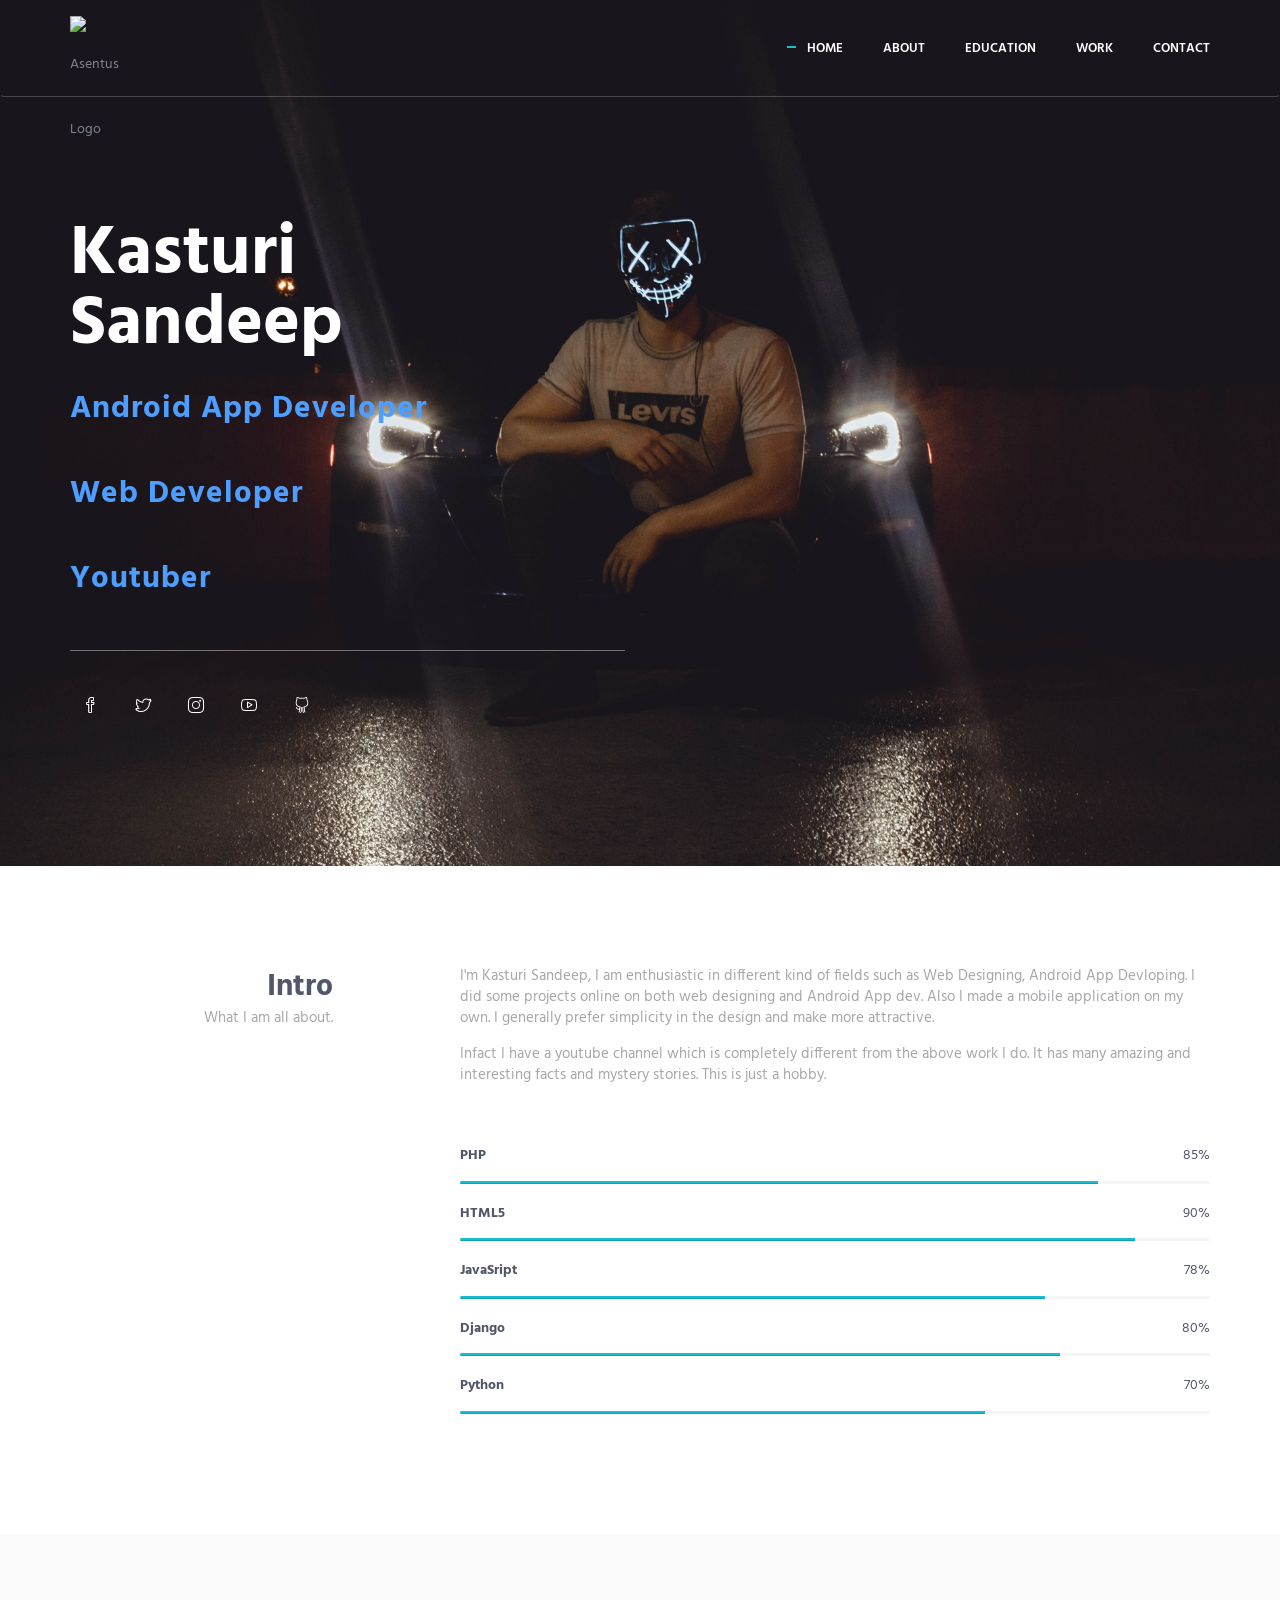
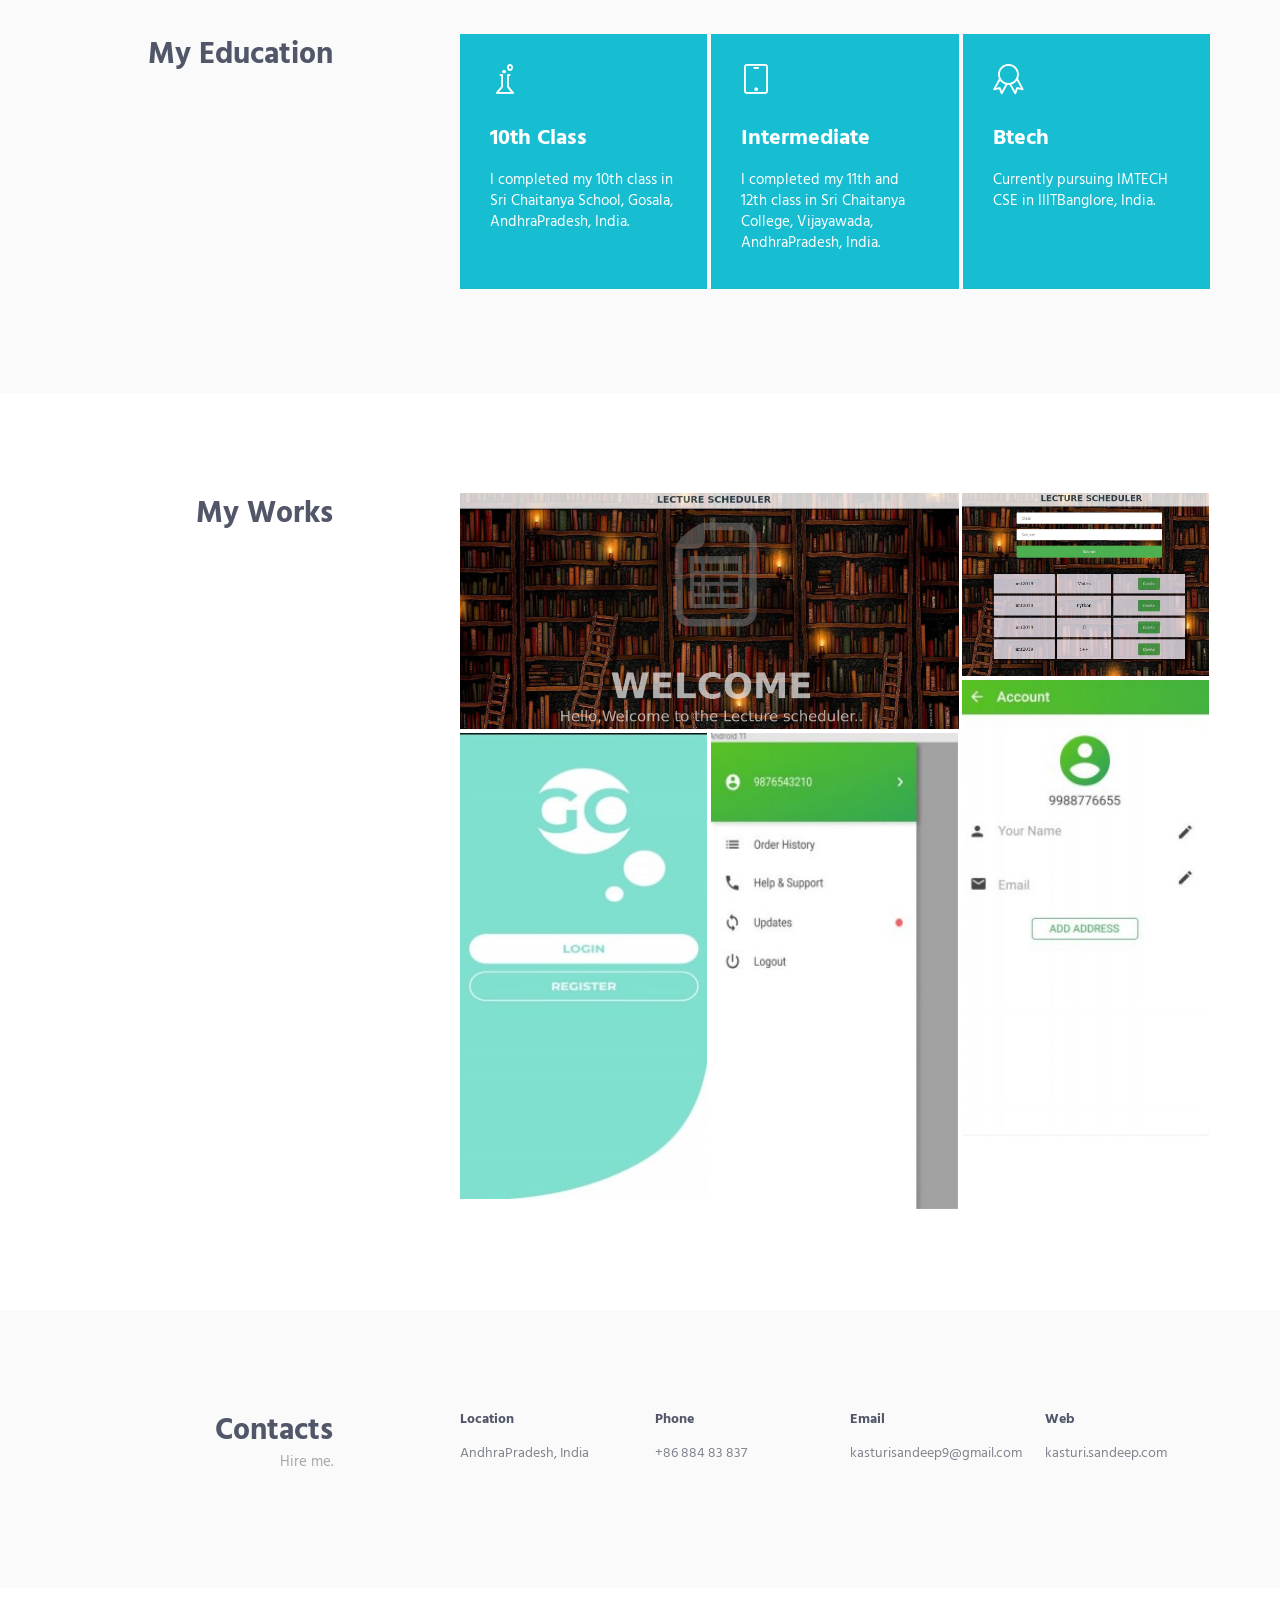
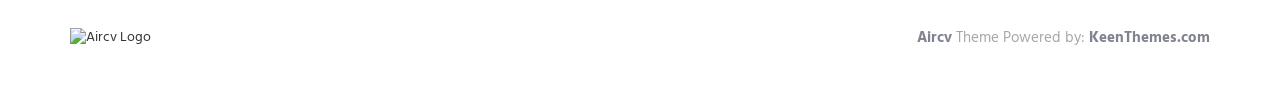
==== commit cc21c7db: "Merge branch 'mybranch'" ====
--- a/HTML/index.html
+++ b/HTML/index.html
@@ -67,7 +67,7 @@
                             <ul class="nav navbar-nav navbar-nav-right">
                                 <li class="js_nav-item nav-item"><a class="nav-item-child nav-item-hover" href="#body">Home</a></li>
                                 <li class="js_nav-item nav-item"><a class="nav-item-child nav-item-hover" href="#about">About</a></li>
-                                <li class="js_nav-item nav-item"><a class="nav-item-child nav-item-hover" href="#experience">Experience</a></li>
+                                <li class="js_nav-item nav-item"><a class="nav-item-child nav-item-hover" href="#experience">Education</a></li>
                                 <li class="js_nav-item nav-item"><a class="nav-item-child nav-item-hover" href="#work">Work</a></li>
                                 <li class="js_nav-item nav-item"><a class="nav-item-child nav-item-hover" href="#contact">Contact</a></li>
                             </ul>
@@ -110,6 +110,7 @@
 
         <!--========== PAGE LAYOUT ==========-->
         <!-- About -->
+       <!---->
         <div id="about">
             <div class="container content-lg">
                 <div class="row">
@@ -127,27 +128,33 @@
 
                         <!-- Progress Box -->
                         <div class="progress-box">
-                            <h5>PHP <span class="color-heading pull-right">87%</span></h5>
+                            <h5>PHP <span class="color-heading pull-right">85%</span></h5>
                             <div class="progress">
-                                <div class="progress-bar bg-color-base" role="progressbar" data-width="87"></div>
+                                <div class="progress-bar bg-color-base" role="progressbar" data-width="85"></div>
                             </div>
                         </div>
                         <div class="progress-box">
-                            <h5>HTML5 <span class="color-heading pull-right">96%</span></h5>
+                            <h5>HTML5 <span class="color-heading pull-right">90%</span></h5>
                             <div class="progress">
-                                <div class="progress-bar bg-color-base" role="progressbar" data-width="96"></div>
+                                <div class="progress-bar bg-color-base" role="progressbar" data-width="90"></div>
                             </div>
                         </div>
                         <div class="progress-box">
-                            <h5>JavaSript <span class="color-heading pull-right">52%</span></h5>
+                            <h5>JavaSript <span class="color-heading pull-right">78%</span></h5>
                             <div class="progress">
-                                <div class="progress-bar bg-color-base" role="progressbar" data-width="52"></div>
+                                <div class="progress-bar bg-color-base" role="progressbar" data-width="78"></div>
                             </div>
                         </div>
                         <div class="progress-box">
-                            <h5>Photoshop <span class="color-heading pull-right">77%</span></h5>
+                            <h5>Django <span class="color-heading pull-right">80%</span></h5>
                             <div class="progress">
-                                <div class="progress-bar bg-color-base" role="progressbar" data-width="77"></div>
+                                <div class="progress-bar bg-color-base" role="progressbar" data-width="80"></div>
+                            </div>
+                        </div>
+                        <div class="progress-box">
+                            <h5>Python <span class="color-heading pull-right">70%</span></h5>
+                            <div class="progress">
+                                <div class="progress-bar bg-color-base" role="progressbar" data-width="70"></div>
                             </div>
                         </div>
                         <!-- End Progress Box -->
@@ -165,20 +172,20 @@
                     <div class="row">
                         <div class="col-sm-3 sm-margin-b-30">
                             <div class="text-right sm-text-left">
-                                <h2 class="margin-b-0">My Experience</h2>
+                                <h2 class="margin-b-0">My Education</h2>
                                 
                             </div>
                         </div>
                         <div class="col-sm-8 col-sm-offset-1">
                             <div class="row row-space-2 margin-b-4">
                                 <div class="col-md-4 md-margin-b-4">
-                                    <div class="service" data-height="height">
+                                    <div class="service bg-color-base wow zoomIn" data-height="height" data-wow-duration=".3" data-wow-delay=".1s">
                                         <div class="service-element">
-                                            <i class="service-icon icon-chemistry"></i>
+                                            <i class="service-icon color-white icon-chemistry"></i>
                                         </div>
                                         <div class="service-info">
-                                            <h3>HTML5/CSS3</h3>
-                                            <p class="margin-b-5">Lorem ipsum dolor amet consectetur ut consequat siad esqudiat dolor</p>
+                                            <h3 class="color-white">10th Class</h3>
+                                            <p class="color-white margin-b-5">I completed my 10th class in Sri Chaitanya School, Gosala, AndhraPradesh, India.</p>
                                         </div>
                                         <a href="#" class="content-wrapper-link"></a>    
                                     </div>
@@ -189,24 +196,25 @@
                                             <i class="service-icon color-white icon-screen-tablet"></i>
                                         </div>
                                         <div class="service-info">
-                                            <h3 class="color-white">Photoshop</h3>
-                                            <p class="color-white margin-b-5">Lorem ipsum dolor amet consectetur ut consequat siad esqudiat dolor</p>
+                                            <h3 class="color-white">Intermediate</h3>
+                                            <p class="color-white margin-b-5">I completed my 11th and 12th class in Sri Chaitanya College, Vijayawada, AndhraPradesh, India.</p>
                                         </div>
                                         <a href="#" class="content-wrapper-link"></a>    
                                     </div>
                                 </div>
                                 <div class="col-md-4">
-                                    <div class="service" data-height="height">
+                                  <!--  <div class="service" data-height="height">   -->
+                                  <div class="service bg-color-base wow zoomIn" data-height="height" data-wow-duration=".3" data-wow-delay=".1s">
                                         <div class="service-element">
-                                            <i class="service-icon icon-badge"></i>
+                                            <i class="service-icon color-white icon-badge"></i>
                                         </div>
                                         <div class="service-info">
-                                            <h3>Front-end</h3>
-                                            <p class="margin-b-5">Lorem ipsum dolor amet consectetur ut consequat siad esqudiat dolor</p>
+                                            <h3 class="color-white">Btech</h3>
+                                            <p class="color-white margin-b-5">Currently pursuing IMTECH CSE in IIITBanglore, India.</p>
                                         </div>
                                         <a href="#" class="content-wrapper-link"></a>    
                                     </div>
-                                </div>
+                                </div> 
                             </div>
                             <!--// end row -->
                         </div>
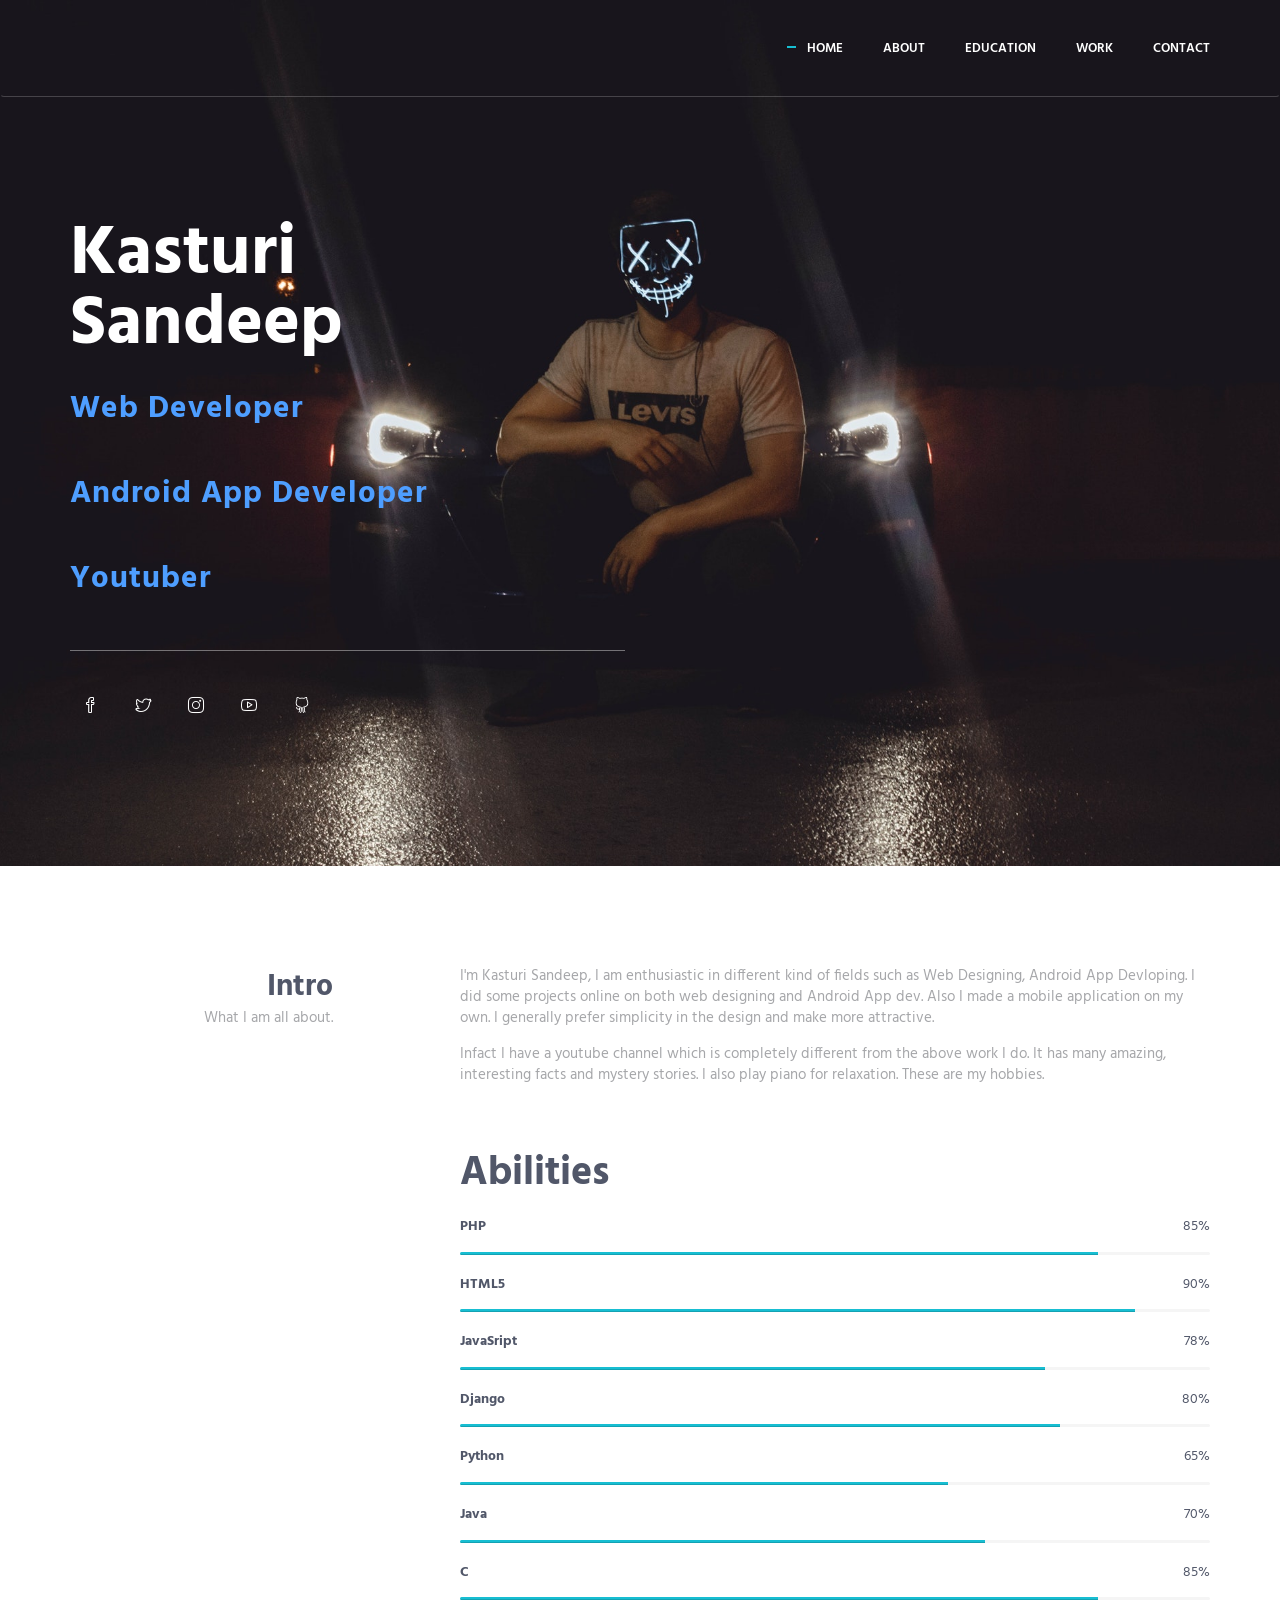
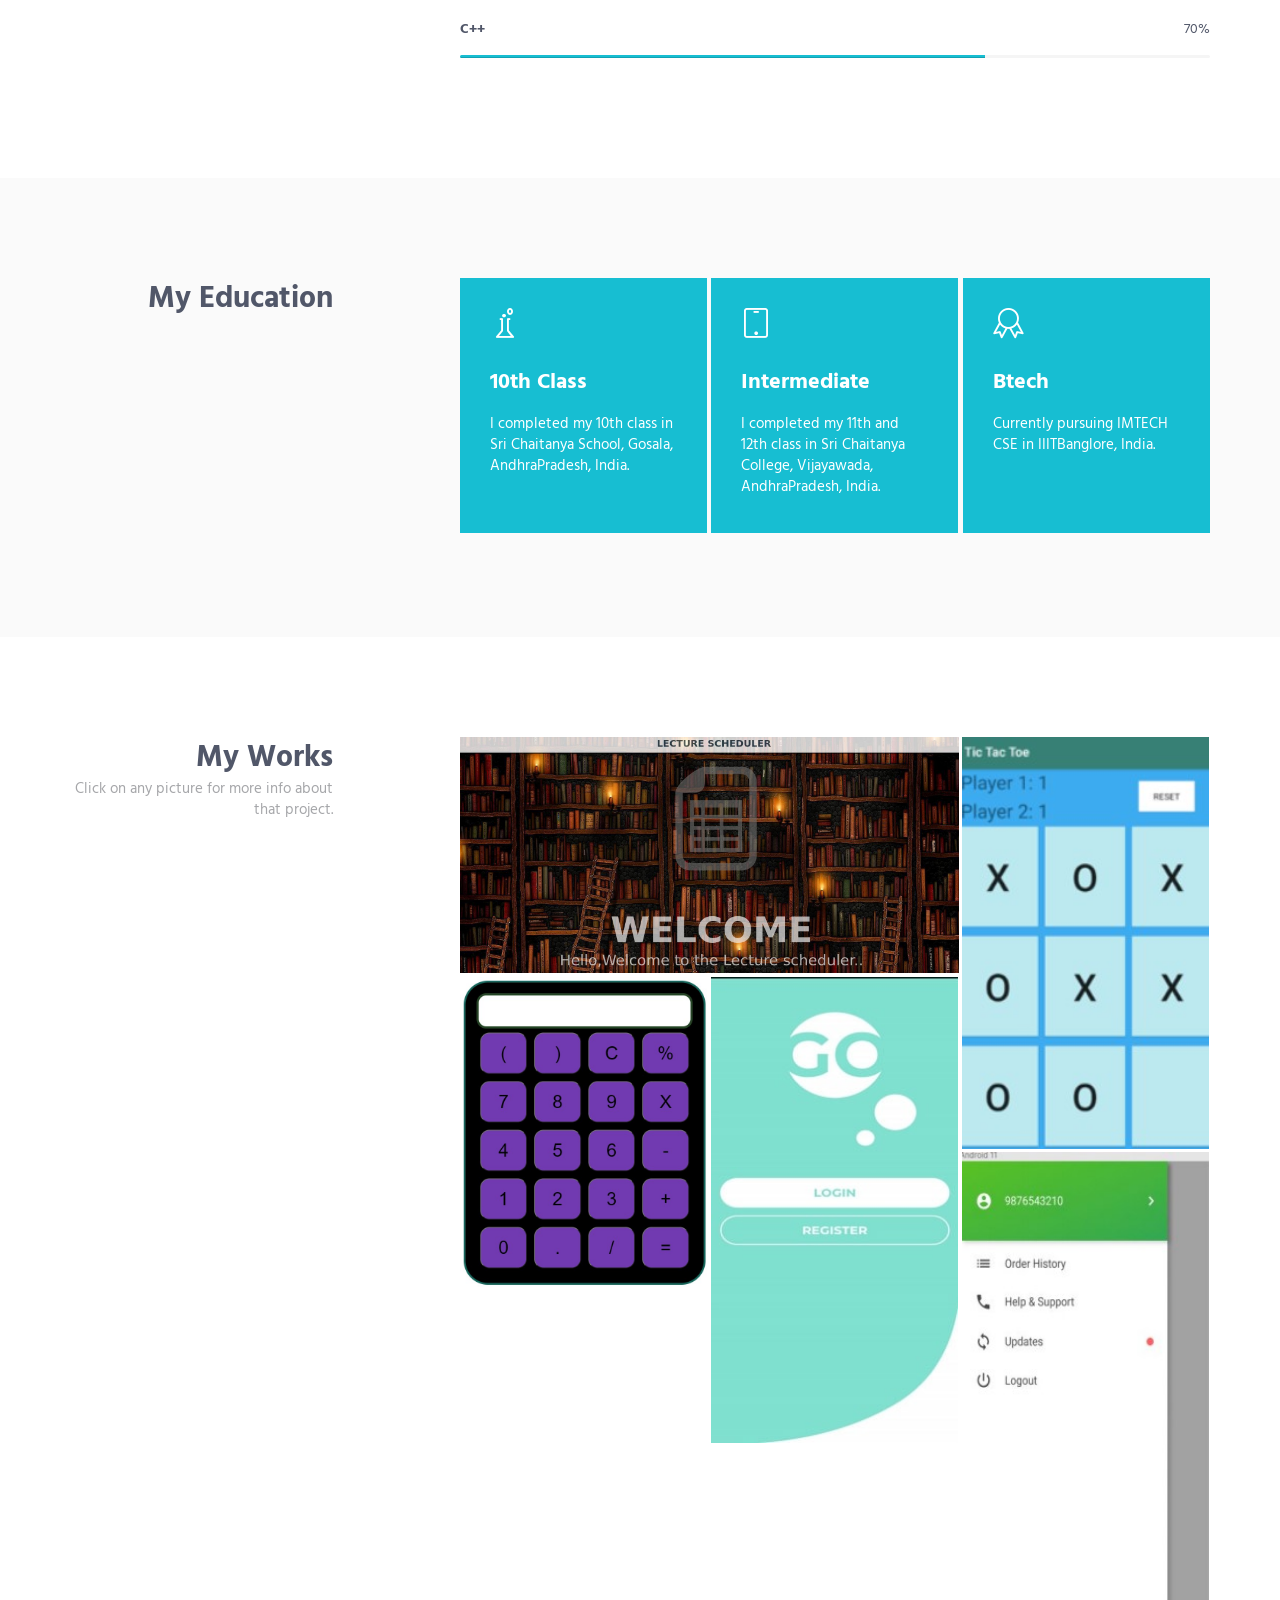
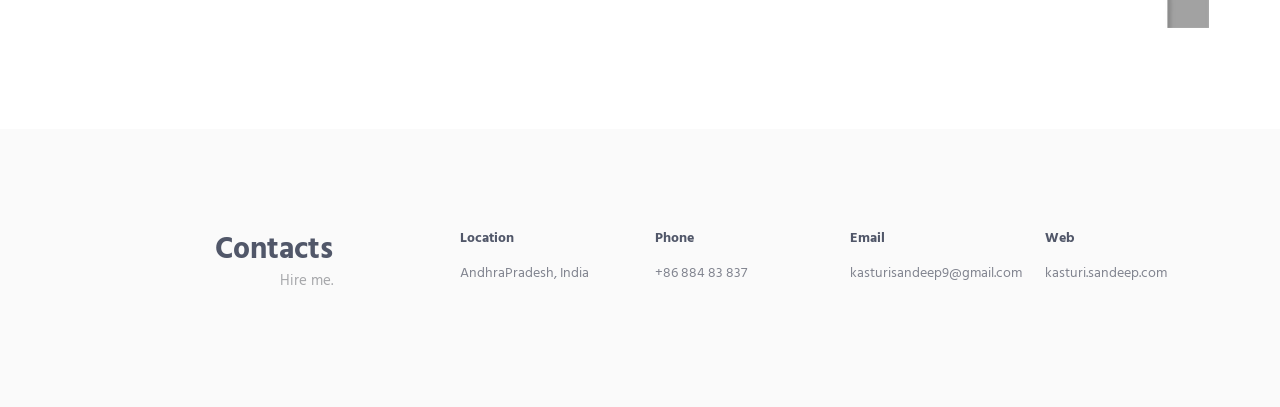
==== commit b68dc8b7: "Updated Abilities and works" ====
--- a/HTML/index.html
+++ b/HTML/index.html
@@ -1,15 +1,4 @@
 <!DOCTYPE html>
-<!-- ==============================
-    Project:        Metronic "Aircv" Frontend Freebie - Responsive HTML Template Based On Twitter Bootstrap 3.3.4
-    Version:        1.0
-    Author:         KeenThemes
-    Primary use:    Corporate, Business Themes.
-    Email:          support@keenthemes.com
-    Follow:         http://www.twitter.com/keenthemes
-    Like:           http://www.facebook.com/keenthemes
-    Website:        http://www.keenthemes.com
-    Premium:        Premium Metronic Admin Theme: http://themeforest.net/item/metronic-responsive-admin-dashboard-template/4021469?ref=keenthemes
-================================== -->
 <html lang="en" class="no-js">
     <!-- BEGIN HEAD -->
     <head>
@@ -51,14 +40,6 @@
                             <span class="toggle-icon"></span>
                         </button>
 
-                        <!-- Logo -->
-                        <div class="logo">
-                            <a class="logo-wrap" href="#body">
-                                <img class="logo-img logo-img-main" src="img/logo.png" alt="Asentus Logo">
-                                <img class="logo-img logo-img-active" src="img/logo-dark.png" alt="Asentus Logo">
-                            </a>
-                        </div>
-                        <!-- End Logo -->
                     </div>
 
                     <!-- Collect the nav links, forms, and other content for toggling -->
@@ -89,8 +70,8 @@
                             <h1 class="promo-block-title">Kasturi <br/> Sandeep</h1>
                             <!--<p class="promo-block-text">Web Designer,<br/> App Developer &amp;<br/> Youtuber</p> -->
                             <div class="animated-text">
+                              <h3>Web Developer</h3>
                               <h3>Android App Developer</h3>
-                              <h3>Web Developer</h3>
                               <h3>Youtuber</h3>
                             </div>
                         </div>
@@ -123,9 +104,9 @@
                     <div class="col-sm-8 col-sm-offset-1">
                         <div class="margin-b-60">
                             <p>I'm Kasturi Sandeep, I am enthusiastic in different kind of fields such as Web Designing, Android App Devloping. I did some projects online on both web designing and Android App dev. Also I made a mobile application on my own. I generally prefer simplicity in the design and make more attractive. </p>
-                            <p>Infact I have a youtube channel which is completely different from the above work I do. It has many amazing and interesting facts and mystery stories. This is just a hobby.</p>
-                        </div>
-
+                            <p>Infact I have a youtube channel which is completely different from the above work I do. It has many amazing, interesting facts and mystery stories. I also play piano for relaxation. These are my hobbies.</p>
+                        </div>
+                        <h1 class="color-Red"> Abilities</h1>
                         <!-- Progress Box -->
                         <div class="progress-box">
                             <h5>PHP <span class="color-heading pull-right">85%</span></h5>
@@ -152,7 +133,25 @@
                             </div>
                         </div>
                         <div class="progress-box">
-                            <h5>Python <span class="color-heading pull-right">70%</span></h5>
+                            <h5>Python <span class="color-heading pull-right">65%</span></h5>
+                            <div class="progress">
+                                <div class="progress-bar bg-color-base" role="progressbar" data-width="65"></div>
+                            </div>
+                        </div>
+                        <div class="progress-box">
+                            <h5>Java <span class="color-heading pull-right">70%</span></h5>
+                            <div class="progress">
+                                <div class="progress-bar bg-color-base" role="progressbar" data-width="70"></div>
+                            </div>
+                        </div>
+                        <div class="progress-box">
+                            <h5>C <span class="color-heading pull-right">85%</span></h5>
+                            <div class="progress">
+                                <div class="progress-bar bg-color-base" role="progressbar" data-width="85"></div>
+                            </div>
+                        </div>
+                        <div class="progress-box">
+                            <h5>C++ <span class="color-heading pull-right">70%</span></h5>
                             <div class="progress">
                                 <div class="progress-bar bg-color-base" role="progressbar" data-width="70"></div>
                             </div>
@@ -232,6 +231,7 @@
                     <div class="col-sm-3 sm-margin-b-30">
                         <div class="text-right sm-text-left">
                             <h2 class="margin-b-0">My Works</h2>
+                            <p>Click on any picture for more info about that project.</p>
         
                         </div>
                     </div>
@@ -289,13 +289,52 @@
                                             <a href="javascript:void(0);" class="work-popup-close">Hide</a>
                                             <div class="margin-b-30">
                                                 <h3 class="margin-b-5">Art Of Coding</h3>
-                                                <span>Clean &amp; Minimalistic Design</span>
+                                                <span>Clean &amp; Easy Tic-Tac-Toe App</span>
                                             </div>
                                             <div class="row">
                                                 <div class="col-sm-8 work-popup-content-divider sm-margin-b-20">
                                                     <div class="margin-t-10 sm-margin-t-0">
-                                                        <p>In an academic institute, scheduling classes is one of the most important task. Doing it manually is cumbersome. Getting this task done faster and automated can save a lot of time. So lecture scheduler does this work. It will make a weekly timetable for each class and each teacher.</p>
-                                                        <p>Using Flask, we will connect different templates made using HTML and CSS. This will be used to get required inputs and store in a SQLAlchemy database. We will have classes, subjects and instructors. For every class we will define a list of subjects and each subject will be linked to an instructor. Using Genetic Algorithm we will schedule the lectures for classes to different time-slots.</p>
+                                                        <p>It is a normal Tic-tac-Toe application developed using java. It has 2-d array of buttons. It checks if the player is a winner or not by matching the 3 buttons with the 3 fields.</p>
+                                                        <p>As we know, it is a very popular game. 2 players can play this game. One person takes 'X' and other 'O'. If a person arranges all 3 X/O in horizontal/vertical/diagonal, then he/she is a winner.</p>
+                                                        <ul class="list-inline work-popup-tag">
+                                                            <li class="work-popup-tag-item"><a class="work-popup-tag-link" href="#">Android App Dev,</a></li>
+                                                            <li class="work-popup-tag-item"><a class="work-popup-tag-link" href="#">Coding,</a></li>
+                                                            <li class="work-popup-tag-item"><a class="work-popup-tag-link" href="#">Portfolio</a></li>
+                                                        </ul>
+                                                    </div>
+                                                </div>
+                                                <div class="col-sm-4">
+                                                    <div class="margin-t-10 sm-margin-t-0">
+                                                        <p class="margin-b-5"><strong>Project:</strong> Tic-Tac-Toe</p>
+                                                        <p class="margin-b-5"><strong>Designer:</strong> Sandeep</p>
+                                                        <p class="margin-b-5"><strong>Developer:</strong> Sandeep</p>
+                
+                                                    </div>
+                                                </div>
+                                            </div>
+                                        </div>
+                                    </div>
+                                </div>
+                                <!-- End Work -->
+                            </div>
+                            <div class="masonry-grid-item col-xs-12 col-sm-6 col-md-4 md-margin-b-4">
+                                <!-- Work -->
+                                <div class="work work-popup-trigger">
+                                    <div class="work-overlay">
+                                        <img class="full-width img-responsive" src="img/397x300/01.jpg" alt="Portfolio Image">
+                                    </div>
+                                    <div class="work-popup-overlay">
+                                        <div class="work-popup-content">
+                                            <a href="javascript:void(0);" class="work-popup-close">Hide</a>
+                                            <div class="margin-b-30">
+                                                <h3 class="margin-b-5">Art Of Coding</h3>
+                                                <span>Clean &amp; Simple Calculator</span>
+                                            </div>
+                                            <div class="row">
+                                                <div class="col-sm-8 work-popup-content-divider sm-margin-b-20">
+                                                    <div class="margin-t-10 sm-margin-t-0">
+                                                        <p>This is a normal Calculator developed using HTML, CSS and JavaSript.</p>
+                                                        <p>It does math operations like add, subtract, multiply and divide. It is much useful when we want to perform a  calculation quickly.</p>
                                                         <ul class="list-inline work-popup-tag">
                                                             <li class="work-popup-tag-item"><a class="work-popup-tag-link" href="#">Web Design,</a></li>
                                                             <li class="work-popup-tag-item"><a class="work-popup-tag-link" href="#">Coding,</a></li>
@@ -305,46 +344,7 @@
                                                 </div>
                                                 <div class="col-sm-4">
                                                     <div class="margin-t-10 sm-margin-t-0">
-                                                        <p class="margin-b-5"><strong>Project:</strong> Lecture Scheduler</p>
-                                                        <p class="margin-b-5"><strong>Designer:</strong> Sandeep, Vignesh, Abhi</p>
-                                                        <p class="margin-b-5"><strong>Developer:</strong> Sandeep, Vignesh, Abhi</p>
-                
-                                                    </div>
-                                                </div>
-                                            </div>
-                                        </div>
-                                    </div>
-                                </div>
-                                <!-- End Work -->
-                            </div>
-                            <div class="masonry-grid-item col-xs-12 col-sm-6 col-md-4 md-margin-b-4">
-                                <!-- Work -->
-                                <div class="work work-popup-trigger">
-                                    <div class="work-overlay">
-                                        <img class="full-width img-responsive" src="img/397x300/01.jpg" alt="Portfolio Image">
-                                    </div>
-                                    <div class="work-popup-overlay">
-                                        <div class="work-popup-content">
-                                            <a href="javascript:void(0);" class="work-popup-close">Hide</a>
-                                            <div class="margin-b-30">
-                                                <h3 class="margin-b-5">Art Of Coding</h3>
-                                                <span>Clean &amp; Simple Login/Register Design</span>
-                                            </div>
-                                            <div class="row">
-                                                <div class="col-sm-8 work-popup-content-divider sm-margin-b-20">
-                                                    <div class="margin-t-10 sm-margin-t-0">
-                                                        <p>This is just a normal Mobile Application which has Login/Register screen. If you are new to this app, you can click the Register button and if your already registered before, then you can simply login to it.</p>
-                                                        <p>It has total of 7 screens. It has imaage followed by a Welcome page. I used buttons in Burger menu for navigating through other screens, like Account, Order History, Add Address and Logout. I added razorpay to the Homescreen.</p>
-                                                        <ul class="list-inline work-popup-tag">
-                                                            <li class="work-popup-tag-item"><a class="work-popup-tag-link" href="#">App Design,</a></li>
-                                                            <li class="work-popup-tag-item"><a class="work-popup-tag-link" href="#">Coding,</a></li>
-                                                            <li class="work-popup-tag-item"><a class="work-popup-tag-link" href="#">Portfolio</a></li>
-                                                        </ul>
-                                                    </div>
-                                                </div>
-                                                <div class="col-sm-4">
-                                                    <div class="margin-t-10 sm-margin-t-0">
-                                                        <p class="margin-b-5"><strong>Project:</strong> Login/Register Mobile Application</p>
+                                                        <p class="margin-b-5"><strong>Project:</strong> Simple Calculator</p>
                                                         <p class="margin-b-5"><strong>Designer:</strong> Kasturi Sandeep</p>
                                                         <p class="margin-b-5"><strong>Developer:</strong> Kasturi Sandeep</p>
                                                         
@@ -458,7 +458,7 @@
                             <div class="row">
                                 <div class="col-md-3 col-xs-6 md-margin-b-30">
                                     <h5>Location</h5>
-                                    <a href="#">AndhraPradesh, India</a>
+                                    <a href="https://goo.gl/maps/TTYHc7Z1YdPVSMcz7">AndhraPradesh, India</a>
                                 </div>
                                 <div class="col-md-3 col-xs-6 md-margin-b-30">
                                     <h5>Phone</h5>
@@ -466,7 +466,7 @@
                                 </div>
                                 <div class="col-md-3 col-xs-6">
                                     <h5>Email</h5>
-                                    <a href="mailto:#">kasturisandeep9@gmail.com</a>
+                                    <a href="mailto: kasturisandeep9@gmail.com">kasturisandeep9@gmail.com</a>
                                 </div>
                                 <div class="col-md-3 col-xs-6">
                                     <h5>Web</h5>
@@ -482,21 +482,7 @@
         <!-- End Contact -->
         <!--========== END PAGE LAYOUT ==========-->
 
-        <!--========== FOOTER ==========-->
-        <footer class="footer">
-            <div class="content container">
-                <div class="row">
-                    <div class="col-xs-6">
-                        <img class="footer-logo" src="img/logo-dark.png" alt="Aircv Logo">
-                    </div>
-                    <div class="col-xs-6 text-right sm-text-left">
-                        <p class="margin-b-0"><a class="fweight-700" href="http://keenthemes.com/preview/aircv/">Aircv</a> Theme Powered by: <a class="fweight-700" href="http://www.keenthemes.com/">KeenThemes.com</a></p>
-                    </div>
-                </div>
-                <!--// end row -->
-            </div>
-        </footer>
-        <!--========== END FOOTER ==========-->
+       
 
         <!-- Back To Top -->
         <a href="javascript:void(0);" class="js-back-to-top back-to-top">Top</a>
